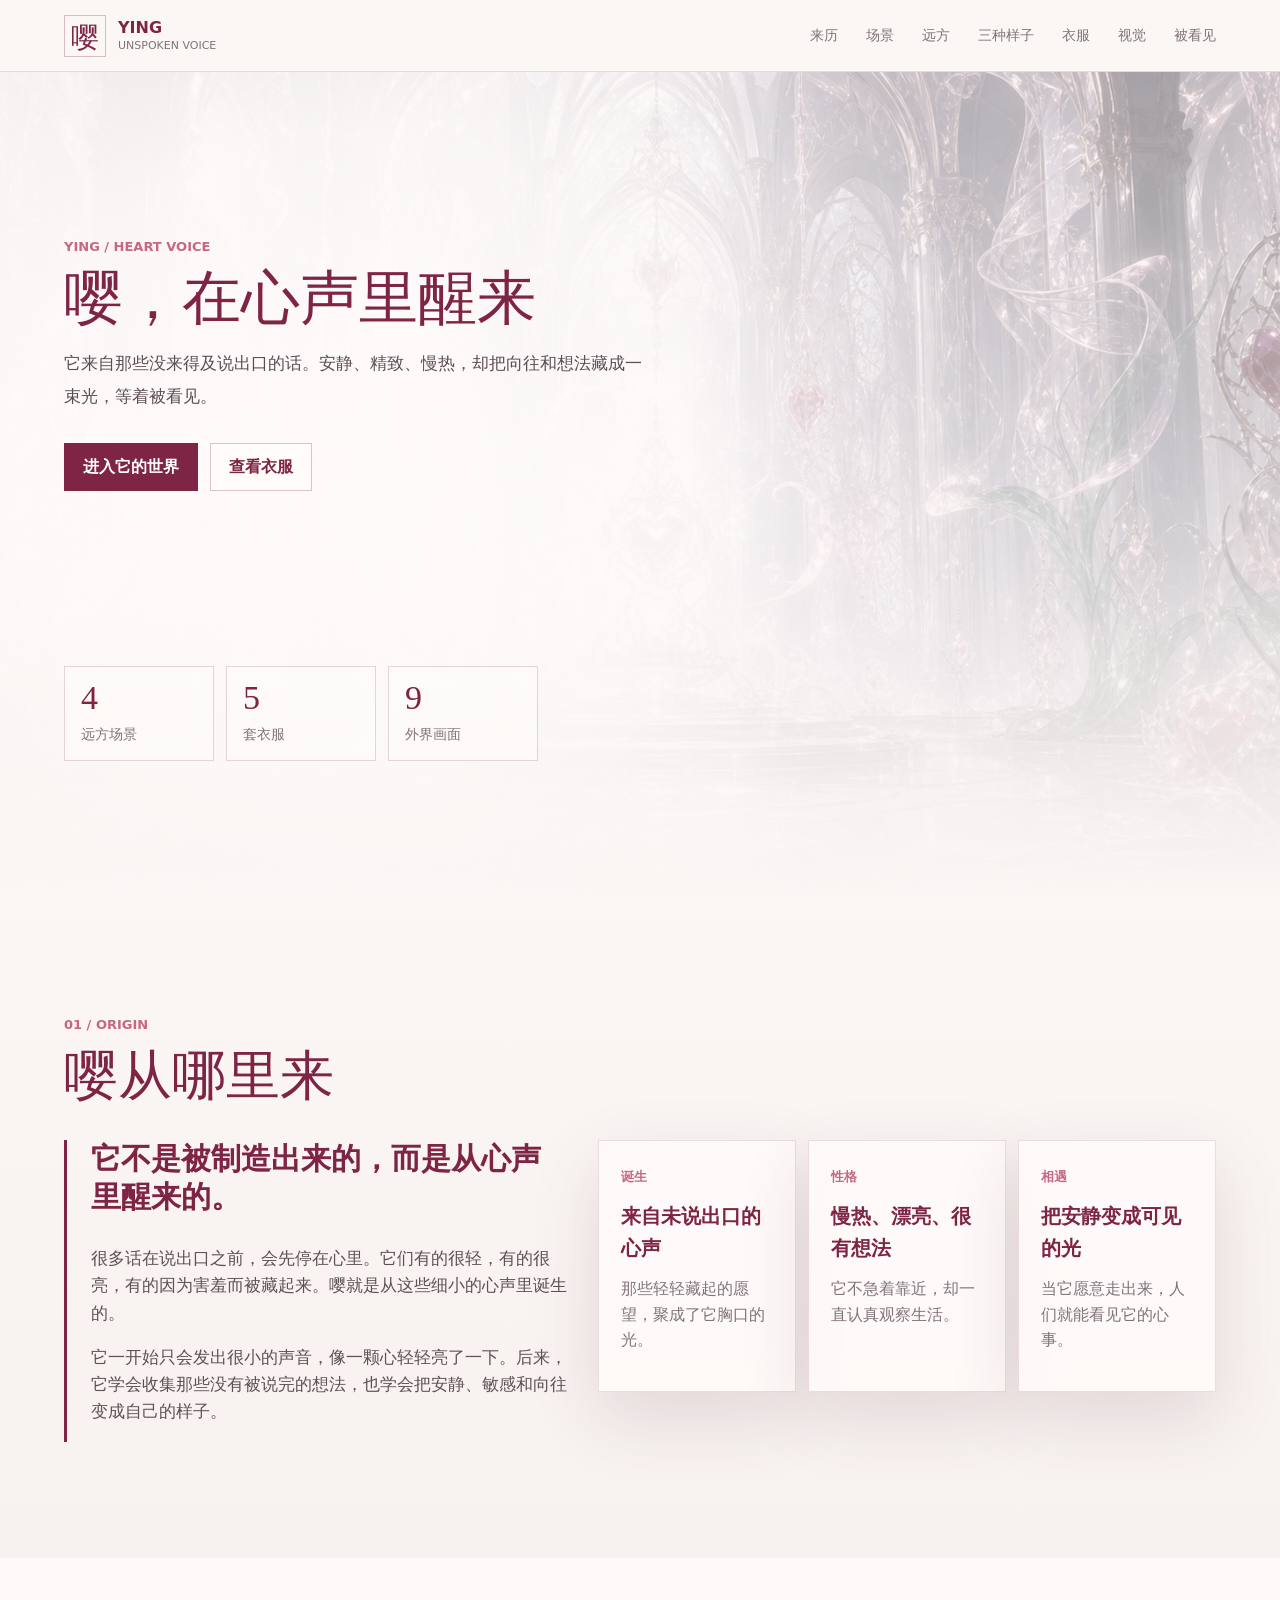
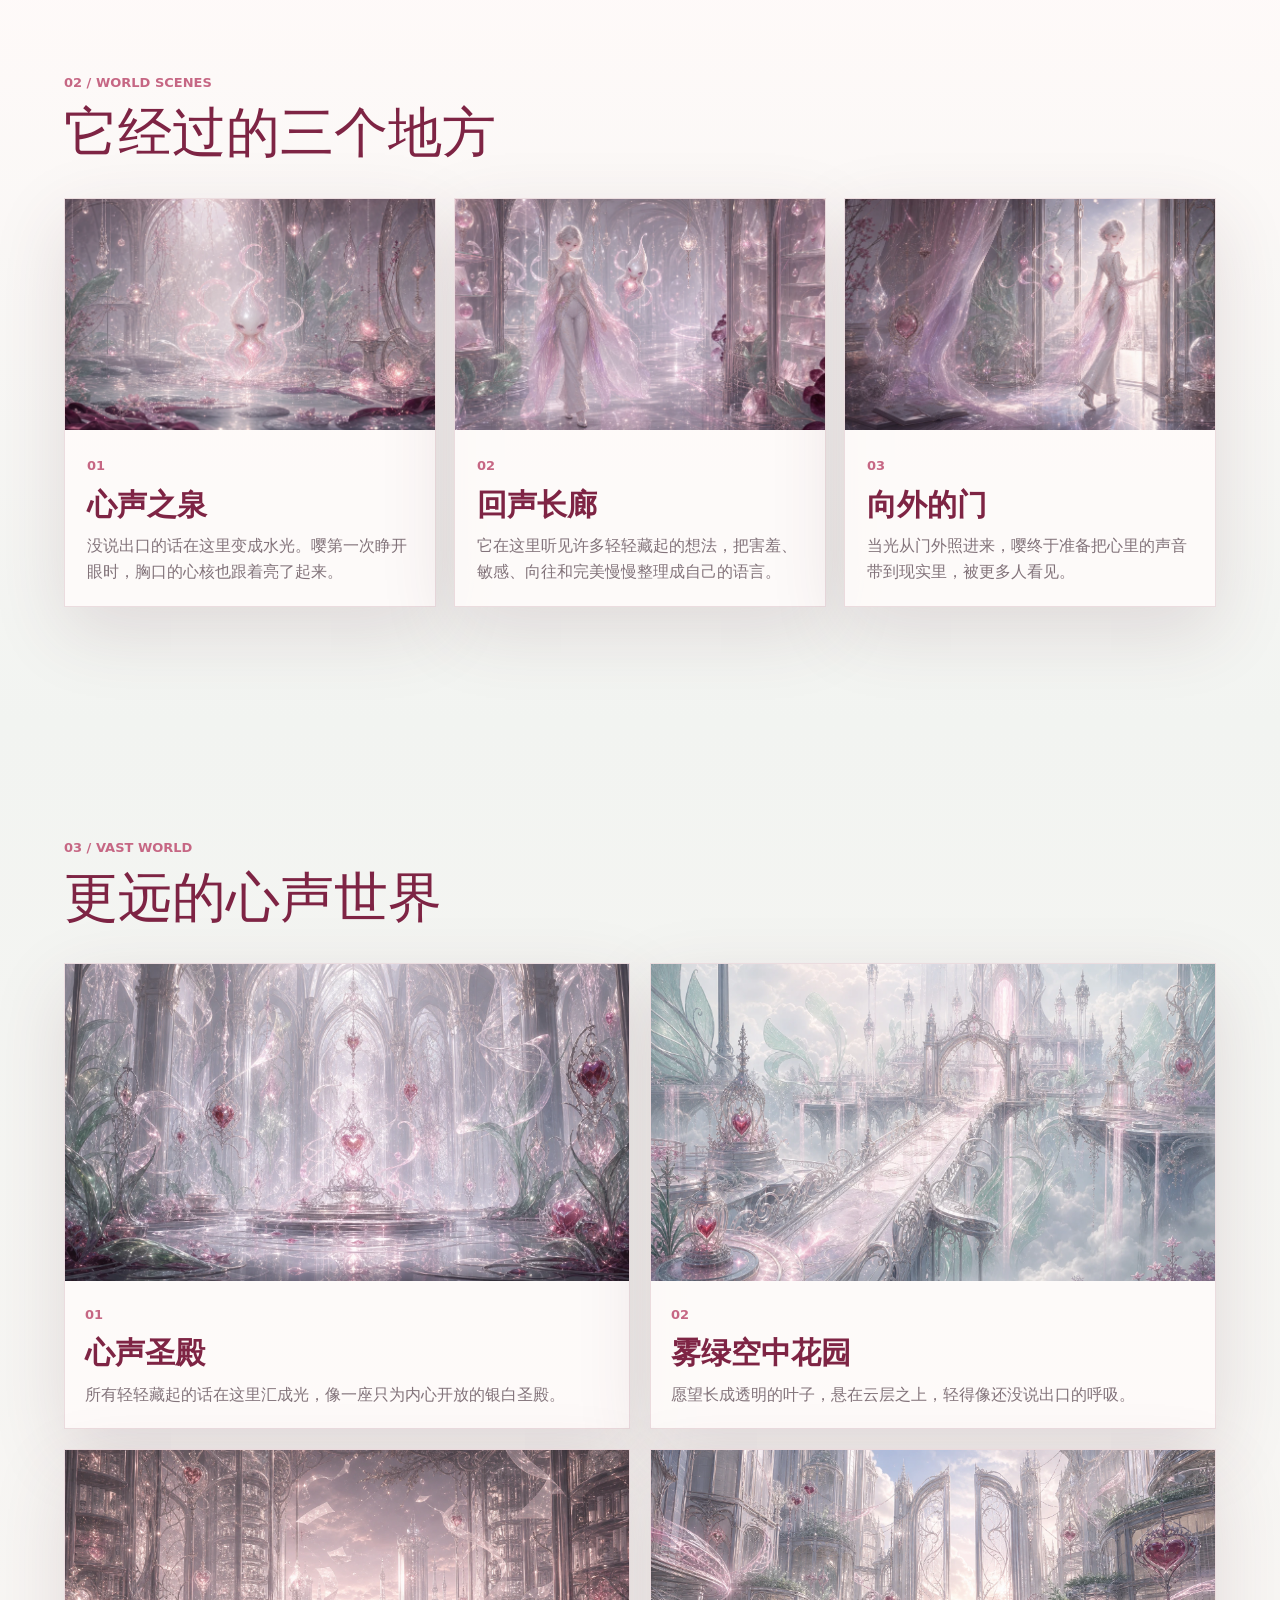
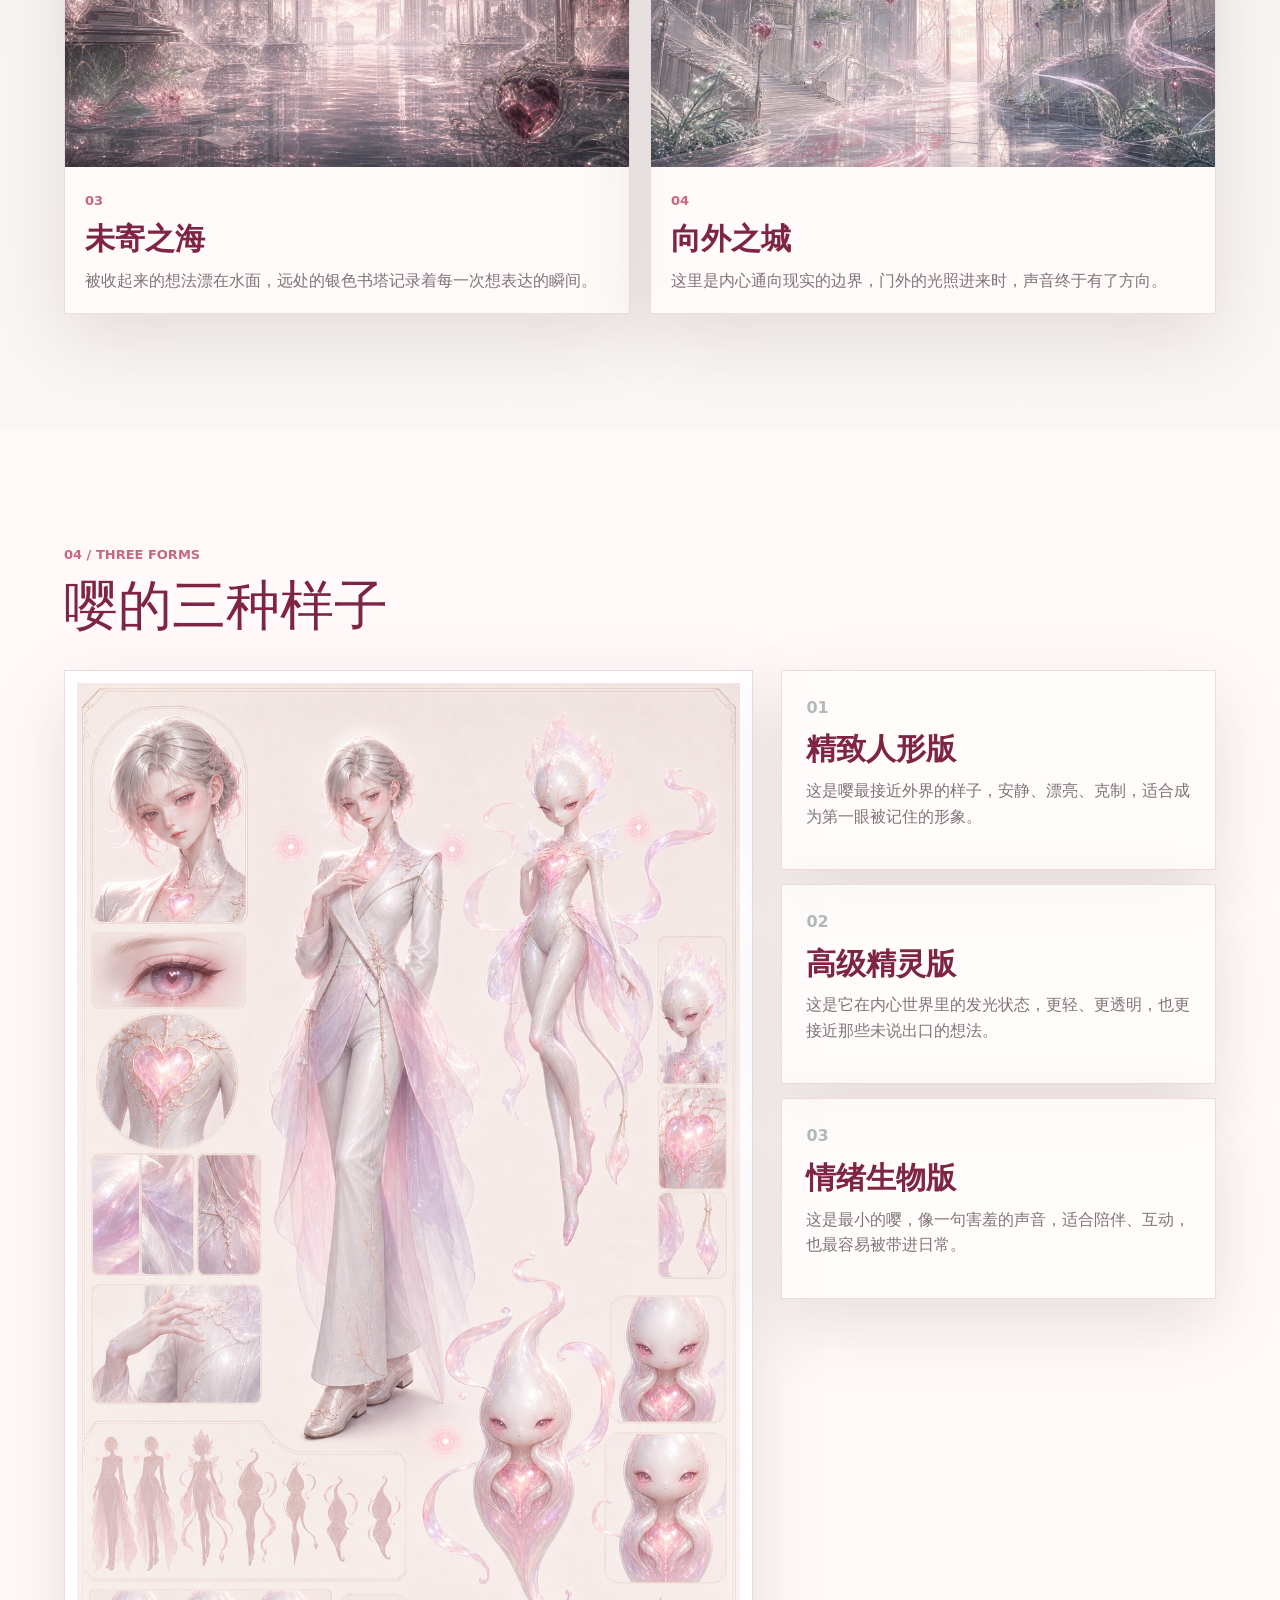
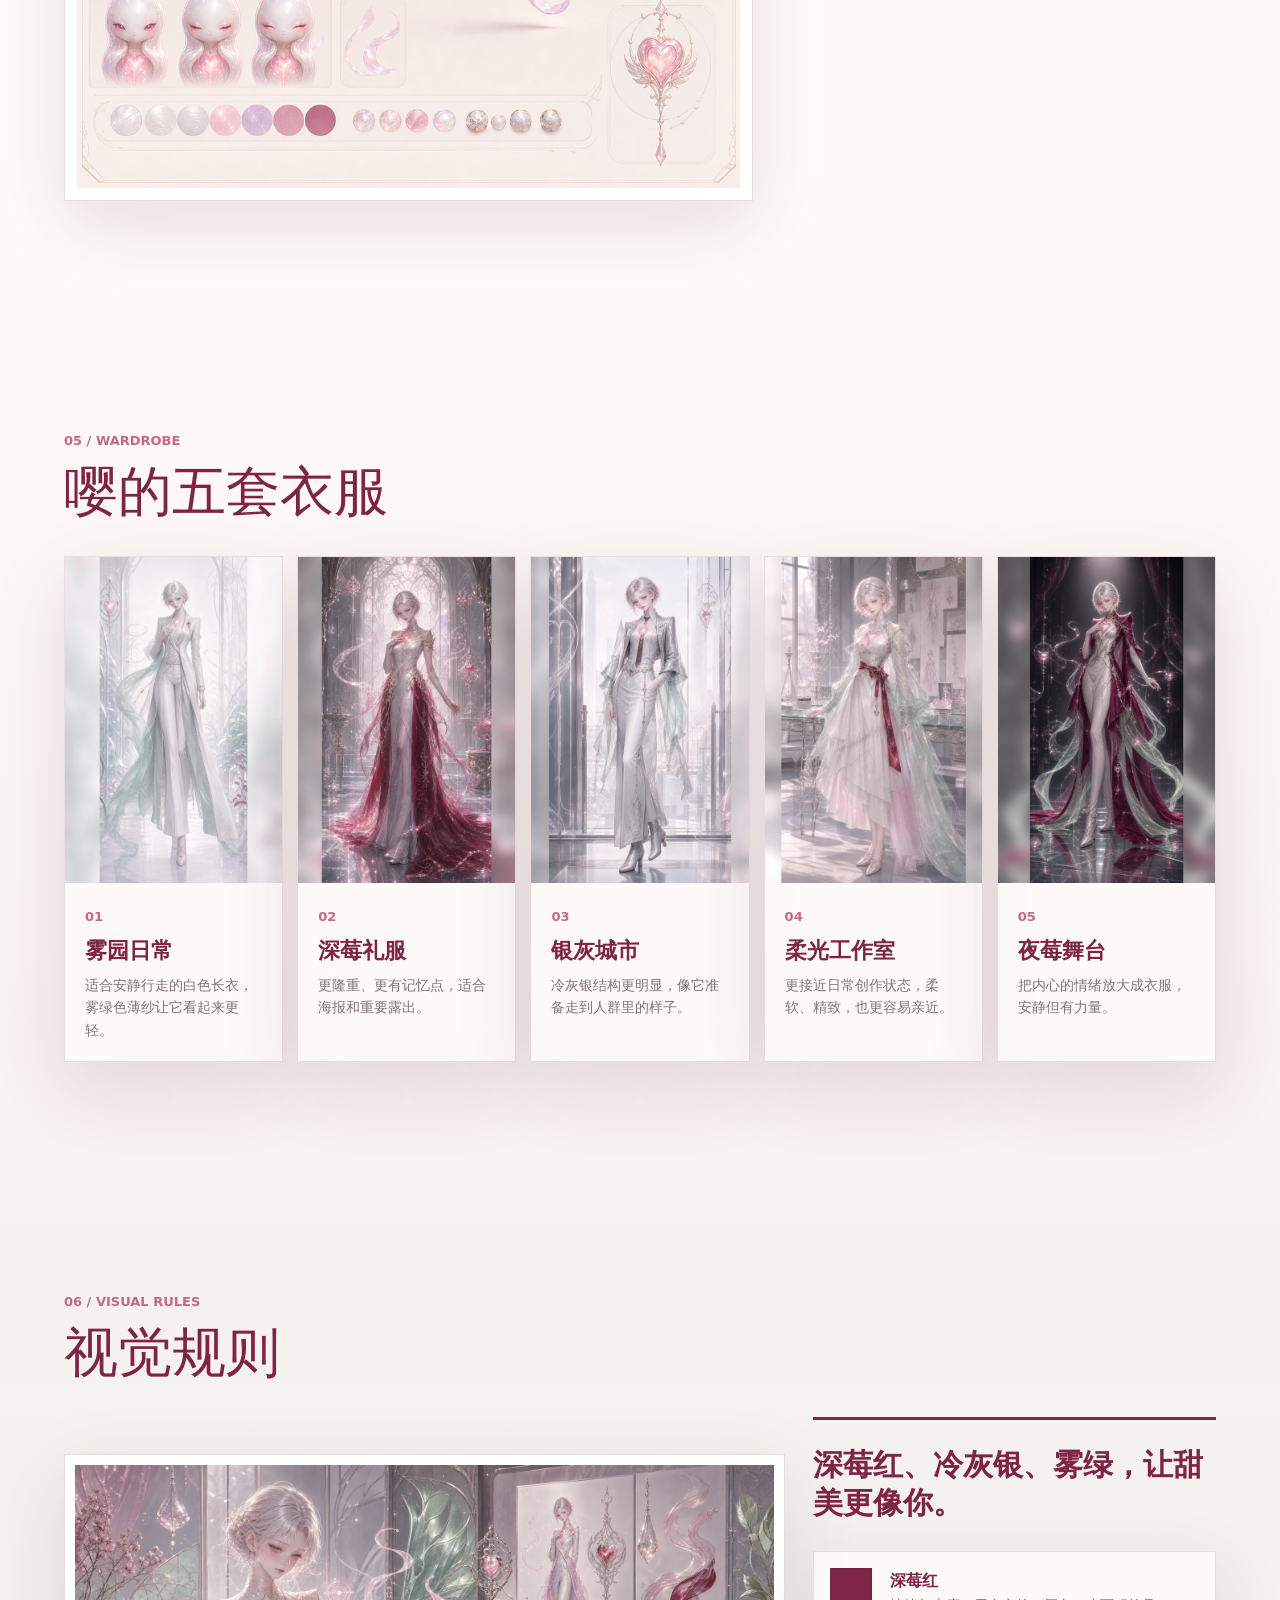
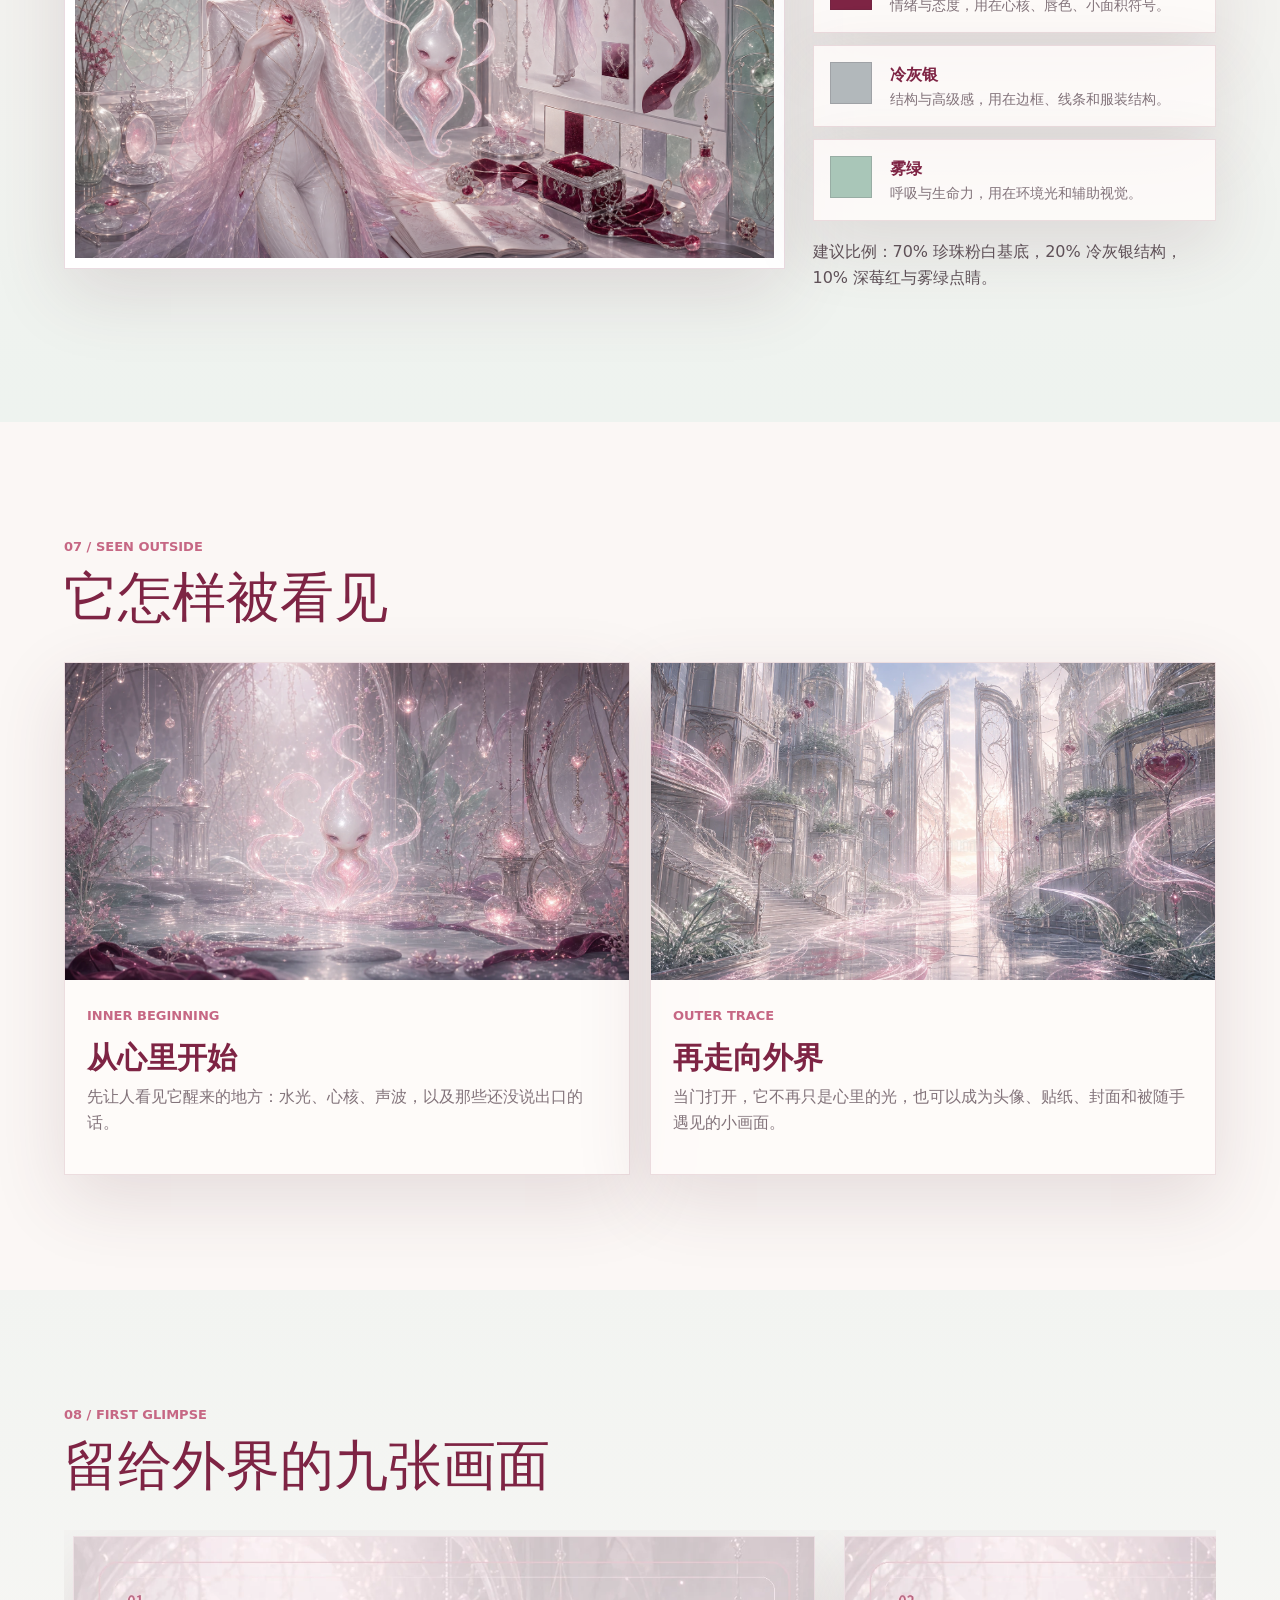
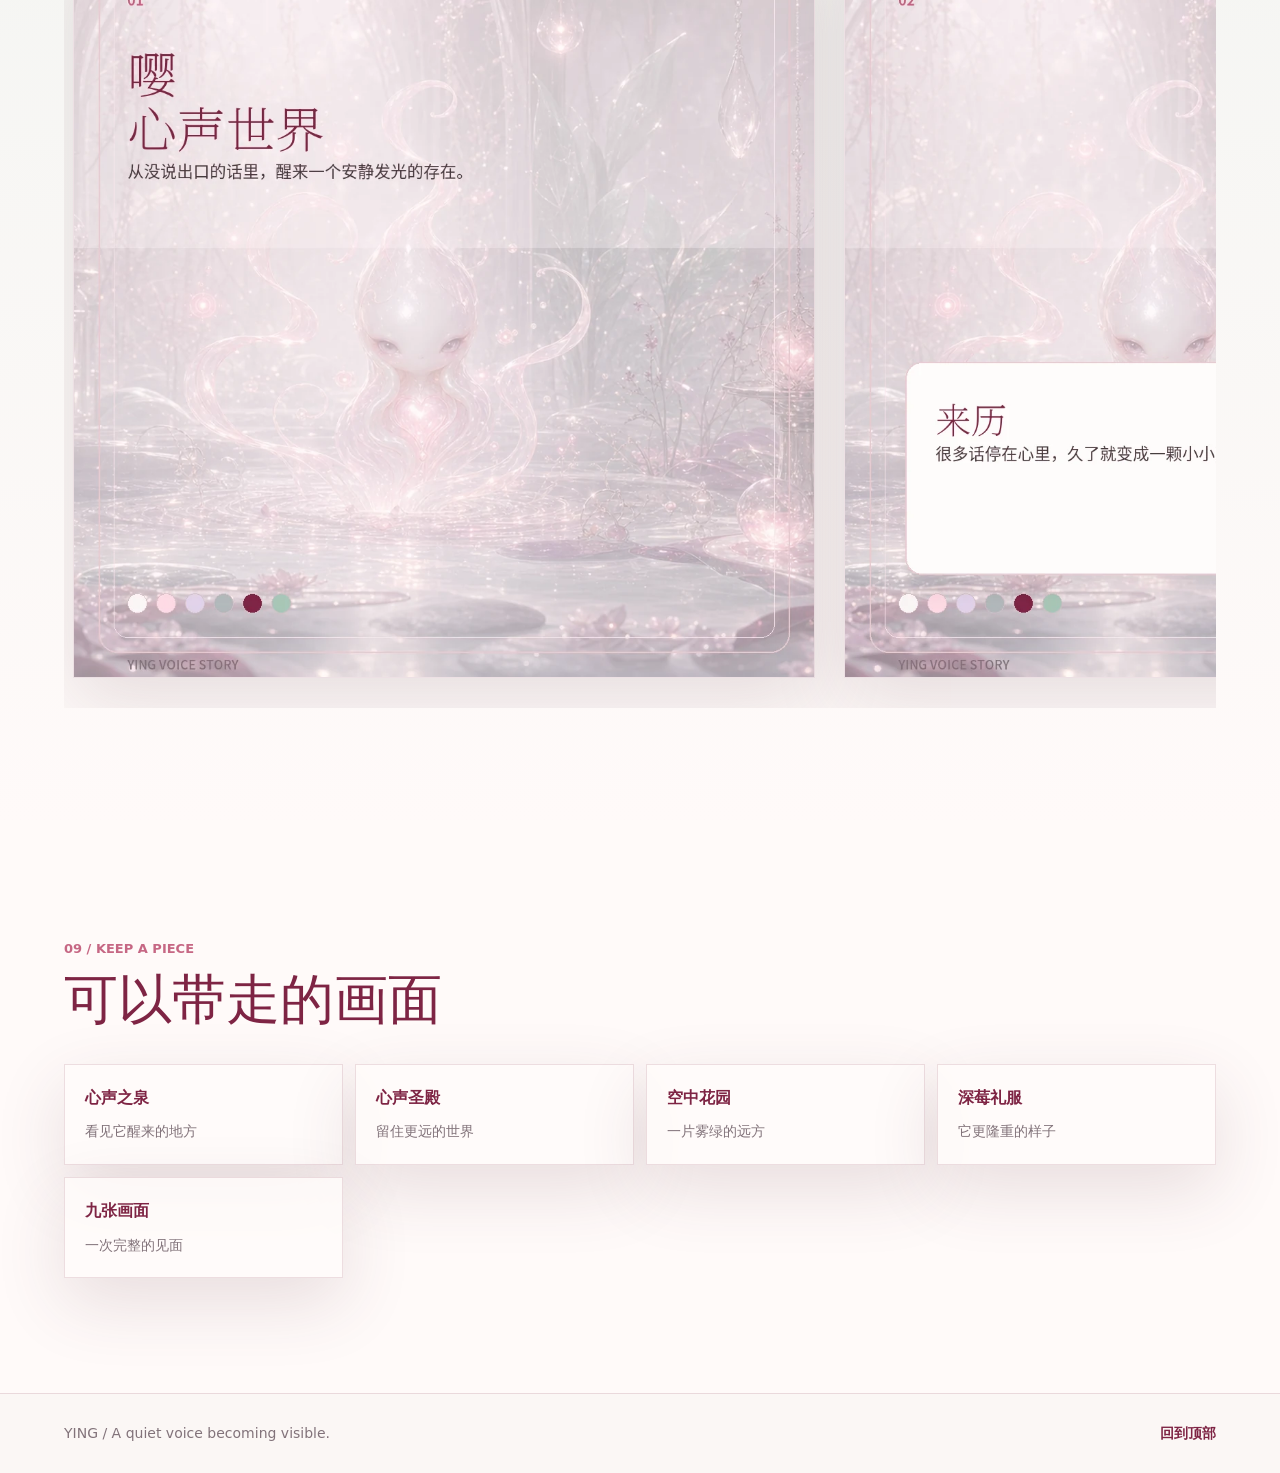
==== index.html @ f043d2ac "Make outer gallery a large swipe slider" ====
﻿<!doctype html>
<html lang="zh-CN">
  <head>
    <meta charset="utf-8" />
    <meta name="viewport" content="width=device-width, initial-scale=1" />
    <title>嘤 | 心声世界</title>
    <meta
      name="description"
      content="嘤从没说出口的心声里醒来，带着甜美、精致、怪可爱的气质，慢慢走向外界。"
    />
    <link rel="stylesheet" href="./styles.css" />
  </head>
  <body>
    <header class="site-header" aria-label="页面导航">
      <a class="brand" href="#top" aria-label="返回顶部">
        <span class="brand-mark">嘤</span>
        <span>
          <strong>YING</strong>
          <small>UNSPOKEN VOICE</small>
        </span>
      </a>
      <nav class="nav-links" aria-label="页面章节">
        <a href="#concept">来历</a>
        <a href="#world">场景</a>
        <a href="#grand">远方</a>
        <a href="#forms">三种样子</a>
        <a href="#outfits">衣服</a>
        <a href="#visual">视觉</a>
        <a href="#web">被看见</a>
      </nav>
    </header>

    <main id="top">
      <section class="hero section-band">
        <div class="hero-media" aria-hidden="true">
          <img src="./assets/grand_scenes/grand_scene_01_cathedral_v1.webp" alt="" />
        </div>
        <div class="hero-content">
          <p class="eyebrow">YING / HEART VOICE</p>
          <h1>嘤，在心声里醒来</h1>
          <p class="hero-copy">
            它来自那些没来得及说出口的话。安静、精致、慢热，却把向往和想法藏成一束光，等着被看见。
          </p>
          <div class="hero-actions">
            <a class="button primary" href="#world">进入它的世界</a>
            <a class="button secondary" href="#outfits">查看衣服</a>
          </div>
        </div>
        <div class="hero-stats" aria-label="页面摘要">
          <div>
            <span>4</span>
            <p>远方场景</p>
          </div>
          <div>
            <span>5</span>
            <p>套衣服</p>
          </div>
          <div>
            <span>9</span>
            <p>外界画面</p>
          </div>
        </div>
      </section>

      <section id="concept" class="section-band intro-section">
        <div class="section-heading">
          <p class="eyebrow">01 / ORIGIN</p>
          <h2>嘤从哪里来</h2>
        </div>
        <div class="split-grid">
          <div class="copy-block">
            <h3>它不是被制造出来的，而是从心声里醒来的。</h3>
            <p>
              很多话在说出口之前，会先停在心里。它们有的很轻，有的很亮，有的因为害羞而被藏起来。嘤就是从这些细小的心声里诞生的。
            </p>
            <p>
              它一开始只会发出很小的声音，像一颗心轻轻亮了一下。后来，它学会收集那些没有被说完的想法，也学会把安静、敏感和向往变成自己的样子。
            </p>
          </div>
          <div class="principle-grid">
            <article>
              <span>诞生</span>
              <strong>来自未说出口的心声</strong>
              <p>那些轻轻藏起的愿望，聚成了它胸口的光。</p>
            </article>
            <article>
              <span>性格</span>
              <strong>慢热、漂亮、很有想法</strong>
              <p>它不急着靠近，却一直认真观察生活。</p>
            </article>
            <article>
              <span>相遇</span>
              <strong>把安静变成可见的光</strong>
              <p>当它愿意走出来，人们就能看见它的心事。</p>
            </article>
          </div>
        </div>
      </section>

      <section id="world" class="section-band world-section">
        <div class="section-heading">
          <p class="eyebrow">02 / WORLD SCENES</p>
          <h2>它经过的三个地方</h2>
        </div>
        <div class="world-grid">
          <article>
            <img src="./assets/world_scenes/ying_world_origin_v1.webp" alt="嘤在心声之泉中诞生" />
            <div>
              <span>01</span>
              <h3>心声之泉</h3>
              <p>没说出口的话在这里变成水光。嘤第一次睁开眼时，胸口的心核也跟着亮了起来。</p>
            </div>
          </article>
          <article>
            <img src="./assets/world_scenes/ying_world_corridor_v1.webp" alt="嘤穿过收藏心声的回廊" />
            <div>
              <span>02</span>
              <h3>回声长廊</h3>
              <p>它在这里听见许多轻轻藏起的想法，把害羞、敏感、向往和完美慢慢整理成自己的语言。</p>
            </div>
          </article>
          <article>
            <img src="./assets/world_scenes/ying_world_threshold_v1.webp" alt="嘤站在通往外界的门边" />
            <div>
              <span>03</span>
              <h3>向外的门</h3>
              <p>当光从门外照进来，嘤终于准备把心里的声音带到现实里，被更多人看见。</p>
            </div>
          </article>
        </div>
      </section>

      <section id="grand" class="section-band grand-section">
        <div class="section-heading">
          <p class="eyebrow">03 / VAST WORLD</p>
          <h2>更远的心声世界</h2>
        </div>
        <div class="grand-grid">
          <article>
            <img src="./assets/grand_scenes/grand_scene_01_cathedral_v1.webp" alt="心声圣殿的宏伟纯场景" />
            <div>
              <span>01</span>
              <h3>心声圣殿</h3>
              <p>所有轻轻藏起的话在这里汇成光，像一座只为内心开放的银白圣殿。</p>
            </div>
          </article>
          <article>
            <img src="./assets/grand_scenes/grand_scene_02_hanging_garden_v1.webp" alt="雾绿空中花园的宏伟纯场景" />
            <div>
              <span>02</span>
              <h3>雾绿空中花园</h3>
              <p>愿望长成透明的叶子，悬在云层之上，轻得像还没说出口的呼吸。</p>
            </div>
          </article>
          <article>
            <img src="./assets/grand_scenes/grand_scene_03_sea_archive_v1.webp" alt="未寄之海的宏伟纯场景" />
            <div>
              <span>03</span>
              <h3>未寄之海</h3>
              <p>被收起来的想法漂在水面，远处的银色书塔记录着每一次想表达的瞬间。</p>
            </div>
          </article>
          <article>
            <img src="./assets/grand_scenes/grand_scene_04_threshold_city_v1.webp" alt="向外之城的宏伟纯场景" />
            <div>
              <span>04</span>
              <h3>向外之城</h3>
              <p>这里是内心通向现实的边界，门外的光照进来时，声音终于有了方向。</p>
            </div>
          </article>
        </div>
      </section>

      <section id="forms" class="section-band forms-section">
        <div class="section-heading">
          <p class="eyebrow">04 / THREE FORMS</p>
          <h2>嘤的三种样子</h2>
        </div>
        <div class="showcase-grid">
          <figure class="showcase-image">
            <img src="./assets/ying_ip_portfolio_design_board_v1.png" alt="嘤的三种样子设定板" />
          </figure>
          <div class="form-list">
            <article>
              <span>01</span>
              <h3>精致人形版</h3>
              <p>这是嘤最接近外界的样子，安静、漂亮、克制，适合成为第一眼被记住的形象。</p>
            </article>
            <article>
              <span>02</span>
              <h3>高级精灵版</h3>
              <p>这是它在内心世界里的发光状态，更轻、更透明，也更接近那些未说出口的想法。</p>
            </article>
            <article>
              <span>03</span>
              <h3>情绪生物版</h3>
              <p>这是最小的嘤，像一句害羞的声音，适合陪伴、互动，也最容易被带进日常。</p>
            </article>
          </div>
        </div>
      </section>

      <section id="outfits" class="section-band outfit-section">
        <div class="section-heading">
          <p class="eyebrow">05 / WARDROBE</p>
          <h2>嘤的五套衣服</h2>
        </div>
        <div class="outfit-grid">
          <article>
            <img src="./assets/outfits/outfit_01_mist_garden_daily_v1.webp" alt="嘤的雾园日常衣服" />
            <div>
              <span>01</span>
              <h3>雾园日常</h3>
              <p>适合安静行走的白色长衣，雾绿色薄纱让它看起来更轻。</p>
            </div>
          </article>
          <article>
            <img src="./assets/outfits/outfit_02_berry_ceremony_v1.webp" alt="嘤的深莓礼服衣服" />
            <div>
              <span>02</span>
              <h3>深莓礼服</h3>
              <p>更隆重、更有记忆点，适合海报和重要露出。</p>
            </div>
          </article>
          <article>
            <img src="./assets/outfits/outfit_03_silver_urban_v1.webp" alt="嘤的银灰城市衣服" />
            <div>
              <span>03</span>
              <h3>银灰城市</h3>
              <p>冷灰银结构更明显，像它准备走到人群里的样子。</p>
            </div>
          </article>
          <article>
            <img src="./assets/outfits/outfit_04_soft_studio_v1.webp" alt="嘤的柔光工作室衣服" />
            <div>
              <span>04</span>
              <h3>柔光工作室</h3>
              <p>更接近日常创作状态，柔软、精致，也更容易亲近。</p>
            </div>
          </article>
          <article>
            <img src="./assets/outfits/outfit_05_midnight_performance_v1.webp" alt="嘤的夜莓舞台衣服" />
            <div>
              <span>05</span>
              <h3>夜莓舞台</h3>
              <p>把内心的情绪放大成衣服，安静但有力量。</p>
            </div>
          </article>
        </div>
      </section>

      <section id="visual" class="section-band visual-section">
        <div class="section-heading">
          <p class="eyebrow">06 / VISUAL RULES</p>
          <h2>视觉规则</h2>
        </div>
        <div class="visual-layout">
          <figure>
            <img src="./assets/ying_ip_visual_system_raw_v1.png" alt="嘤的视觉氛围图" />
          </figure>
          <div class="palette-panel">
            <h3>深莓红、冷灰银、雾绿，让甜美更像你。</h3>
            <div class="palette-list">
              <div style="--swatch: #7e2444">
                <span></span>
                <strong>深莓红</strong>
                <p>情绪与态度，用在心核、唇色、小面积符号。</p>
              </div>
              <div style="--swatch: #b2b8bb">
                <span></span>
                <strong>冷灰银</strong>
                <p>结构与高级感，用在边框、线条和服装结构。</p>
              </div>
              <div style="--swatch: #a9c6b8">
                <span></span>
                <strong>雾绿</strong>
                <p>呼吸与生命力，用在环境光和辅助视觉。</p>
              </div>
            </div>
            <p class="ratio-note">建议比例：70% 珍珠粉白基底，20% 冷灰银结构，10% 深莓红与雾绿点睛。</p>
          </div>
        </div>
      </section>

      <section id="web" class="section-band web-section">
        <div class="section-heading">
          <p class="eyebrow">07 / SEEN OUTSIDE</p>
          <h2>它怎样被看见</h2>
        </div>
        <div class="web-image-grid">
          <article>
            <img src="./assets/world_scenes/ying_world_origin_v1.webp" alt="嘤在心声之泉中醒来" />
            <div>
              <span>INNER BEGINNING</span>
              <h3>从心里开始</h3>
              <p>先让人看见它醒来的地方：水光、心核、声波，以及那些还没说出口的话。</p>
            </div>
          </article>
          <article>
            <img src="./assets/grand_scenes/grand_scene_04_threshold_city_v1.webp" alt="嘤的世界通向外界" />
            <div>
              <span>OUTER TRACE</span>
              <h3>再走向外界</h3>
              <p>当门打开，它不再只是心里的光，也可以成为头像、贴纸、封面和被随手遇见的小画面。</p>
            </div>
          </article>
        </div>
      </section>

      <section id="social" class="section-band social-section">
        <div class="section-heading">
          <p class="eyebrow">08 / FIRST GLIMPSE</p>
          <h2>留给外界的九张画面</h2>
        </div>
        <div class="post-slider">
          <div class="post-grid slider-track" aria-label="九张外界画面" tabindex="0">
            <article class="post-card social-card-img">
              <img src="./assets/social_cards/ying_ip_social_01.webp" alt="嘤留给外界的画面 01" />
            </article>
            <article class="post-card social-card-img">
              <img src="./assets/social_cards/ying_ip_social_02.webp" alt="嘤留给外界的画面 02" />
            </article>
            <article class="post-card social-card-img">
              <img src="./assets/social_cards/ying_ip_social_03.webp" alt="嘤留给外界的画面 03" />
            </article>
            <article class="post-card social-card-img">
              <img src="./assets/social_cards/ying_ip_social_04.webp" alt="嘤留给外界的画面 04" />
            </article>
            <article class="post-card social-card-img">
              <img src="./assets/social_cards/ying_ip_social_05.webp" alt="嘤留给外界的画面 05" />
            </article>
            <article class="post-card social-card-img">
              <img src="./assets/social_cards/ying_ip_social_06.webp" alt="嘤留给外界的画面 06" />
            </article>
            <article class="post-card social-card-img">
              <img src="./assets/social_cards/ying_ip_social_07.webp" alt="嘤留给外界的画面 07" />
            </article>
            <article class="post-card social-card-img">
              <img src="./assets/social_cards/ying_ip_social_08.webp" alt="嘤留给外界的画面 08" />
            </article>
            <article class="post-card social-card-img">
              <img src="./assets/social_cards/ying_ip_social_09.webp" alt="嘤留给外界的画面 09" />
            </article>
          </div>
        </div>
      </section>

      <section class="section-band download-section">
        <div class="section-heading">
          <p class="eyebrow">09 / KEEP A PIECE</p>
          <h2>可以带走的画面</h2>
        </div>
        <div class="download-grid">
          <a href="./assets/world_scenes/ying_world_origin_v1.webp" download>
            <strong>心声之泉</strong>
            <span>看见它醒来的地方</span>
          </a>
          <a href="./assets/grand_scenes/grand_scene_01_cathedral_v1.webp" download>
            <strong>心声圣殿</strong>
            <span>留住更远的世界</span>
          </a>
          <a href="./assets/grand_scenes/grand_scene_02_hanging_garden_v1.webp" download>
            <strong>空中花园</strong>
            <span>一片雾绿的远方</span>
          </a>
          <a href="./assets/outfits/outfit_02_berry_ceremony_v1.webp" download>
            <strong>深莓礼服</strong>
            <span>它更隆重的样子</span>
          </a>
          <a href="./assets/social_cards/ying_ip_social_contact_sheet.png" download>
            <strong>九张画面</strong>
            <span>一次完整的见面</span>
          </a>
        </div>
      </section>
    </main>

    <footer class="site-footer">
      <p>YING / A quiet voice becoming visible.</p>
      <a href="#top">回到顶部</a>
    </footer>

    <script src="./scripts.js"></script>
  </body>
</html>
---- styles.css ----
:root {
  color-scheme: light;
  --bg: #fbf7f5;
  --bg-soft: #fffaf9;
  --ink: #49373f;
  --muted: #82737a;
  --line: #ead2d8;
  --blush: #ffd9e5;
  --rose: #c66784;
  --berry: #7e2444;
  --silver: #b2b8bb;
  --mist: #a9c6b8;
  --lavender: #e4d5ec;
  --panel: rgba(255, 252, 251, 0.84);
  --shadow: 0 24px 70px rgba(92, 52, 67, 0.14);
}

* {
  box-sizing: border-box;
}

html {
  scroll-behavior: smooth;
}

body {
  margin: 0;
  background: var(--bg);
  color: var(--ink);
  font-family: "Noto Sans SC", "Microsoft YaHei", "PingFang SC", system-ui, sans-serif;
  line-height: 1.6;
  overflow-x: hidden;
}

img {
  display: block;
  max-width: 100%;
}

a {
  color: inherit;
  text-decoration: none;
}

.site-header {
  position: sticky;
  top: 0;
  z-index: 20;
  display: flex;
  align-items: center;
  justify-content: space-between;
  min-height: 72px;
  padding: 14px clamp(20px, 5vw, 72px);
  border-bottom: 1px solid rgba(126, 36, 68, 0.14);
  background: rgba(251, 247, 245, 0.82);
  backdrop-filter: blur(18px);
}

.brand {
  display: inline-flex;
  align-items: center;
  gap: 12px;
}

.brand-mark {
  display: grid;
  place-items: center;
  width: 42px;
  height: 42px;
  border: 1px solid rgba(126, 36, 68, 0.28);
  color: var(--berry);
  font-family: "Noto Serif SC", serif;
  font-size: 28px;
}

.brand strong,
.brand small {
  display: block;
  line-height: 1.1;
}

.brand strong {
  color: var(--berry);
  letter-spacing: 0;
}

.brand small {
  margin-top: 4px;
  color: var(--muted);
  font-size: 11px;
}

.nav-links {
  display: flex;
  align-items: center;
  gap: clamp(12px, 2.2vw, 28px);
  color: var(--muted);
  font-size: 14px;
}

.nav-links a {
  padding: 8px 0;
}

.nav-links a:hover {
  color: var(--berry);
}

.section-band {
  position: relative;
  padding: clamp(72px, 9vw, 132px) clamp(20px, 5vw, 72px);
  scroll-margin-top: 86px;
}

.section-heading {
  width: min(1180px, 100%);
  margin: 0 auto 34px;
}

.eyebrow {
  margin: 0 0 10px;
  color: var(--rose);
  font-size: 13px;
  font-weight: 800;
  letter-spacing: 0;
  text-transform: uppercase;
}

h1,
h2,
h3,
p {
  margin-top: 0;
}

h1,
h2 {
  font-family: "Noto Serif SC", "Songti SC", serif;
  font-weight: 500;
  letter-spacing: 0;
}

h1 {
  max-width: 980px;
  margin-bottom: 22px;
  color: var(--berry);
  font-size: clamp(42px, 6vw, 84px);
  line-height: 1.08;
  overflow-wrap: anywhere;
}

h2 {
  margin-bottom: 0;
  color: var(--berry);
  font-size: clamp(34px, 4.2vw, 58px);
  line-height: 1.12;
}

h3 {
  color: var(--berry);
  font-size: clamp(22px, 2.4vw, 30px);
  line-height: 1.25;
}

.hero {
  min-height: calc(100vh - 72px);
  display: grid;
  align-items: center;
  overflow: hidden;
  padding-top: clamp(92px, 9vw, 132px);
  padding-bottom: clamp(58px, 7vw, 96px);
}

.hero::after {
  content: "";
  position: absolute;
  inset: auto 0 0;
  height: 42%;
  background: linear-gradient(0deg, var(--bg) 0%, rgba(251, 247, 245, 0) 100%);
  pointer-events: none;
}

.hero-media {
  position: absolute;
  inset: 0;
}

.hero-media img {
  width: 100%;
  height: 100%;
  object-fit: cover;
  object-position: center center;
  filter: saturate(0.92) contrast(0.96);
}

.hero-media::after {
  content: "";
  position: absolute;
  inset: 0;
  background:
    radial-gradient(circle at 28% 48%, rgba(255, 252, 251, 0.94) 0%, rgba(255, 252, 251, 0.76) 33%, rgba(255, 252, 251, 0) 62%),
    linear-gradient(90deg, rgba(251, 247, 245, 0.9) 0%, rgba(251, 247, 245, 0.68) 36%, rgba(251, 247, 245, 0.22) 64%, rgba(251, 247, 245, 0.38) 100%),
    linear-gradient(180deg, rgba(251, 247, 245, 0.12) 0%, rgba(251, 247, 245, 0.74) 100%);
}

.hero-content,
.hero-stats {
  position: relative;
  z-index: 1;
}

.hero-content {
  width: min(900px, 100%);
}

.hero h1 {
  max-width: 900px;
  margin-bottom: 18px;
  font-size: clamp(44px, 4.6vw, 72px);
  line-height: 1.05;
  white-space: nowrap;
}

.hero-copy {
  max-width: 590px;
  margin-bottom: 30px;
  color: #5c4d54;
  font-size: clamp(16px, 1.35vw, 19px);
  line-height: 1.9;
}

.hero-actions {
  display: flex;
  flex-wrap: wrap;
  gap: 12px;
}

.button,
.copy-button {
  display: inline-flex;
  min-height: 44px;
  align-items: center;
  justify-content: center;
  border: 1px solid transparent;
  padding: 10px 18px;
  font: inherit;
  font-weight: 700;
  cursor: pointer;
  transition: transform 0.2s ease, border-color 0.2s ease, background 0.2s ease;
}

.button:hover,
.copy-button:hover {
  transform: translateY(-1px);
}

.button.primary,
.copy-button {
  background: var(--berry);
  color: #fff;
}

.button.secondary {
  border-color: rgba(126, 36, 68, 0.26);
  background: rgba(255, 252, 251, 0.68);
  color: var(--berry);
}

.hero-stats {
  display: grid;
  grid-template-columns: repeat(3, minmax(0, 150px));
  gap: 12px;
  width: min(510px, 100%);
  margin-top: clamp(52px, 6vw, 88px);
}

.hero-stats div {
  border: 1px solid rgba(126, 36, 68, 0.18);
  background: rgba(255, 252, 251, 0.48);
  padding: 14px 16px;
  backdrop-filter: blur(10px);
}

.hero-stats span {
  display: block;
  color: var(--berry);
  font-family: "Noto Serif SC", serif;
  font-size: 34px;
  line-height: 1;
}

.hero-stats p {
  margin: 8px 0 0;
  color: var(--muted);
  font-size: 14px;
}

.intro-section {
  background: linear-gradient(180deg, var(--bg) 0%, #f7f1ef 100%);
}

.split-grid,
.showcase-grid,
.visual-layout {
  display: grid;
  width: min(1180px, 100%);
  margin: 0 auto;
  gap: 28px;
}

.split-grid {
  grid-template-columns: minmax(0, 0.9fr) minmax(360px, 1.1fr);
  align-items: start;
}

.copy-block {
  border-left: 3px solid var(--berry);
  padding-left: 24px;
}

.copy-block p {
  color: #5e5057;
  font-size: 17px;
}

.principle-grid {
  display: grid;
  grid-template-columns: repeat(3, minmax(0, 1fr));
  gap: 12px;
}

.principle-grid article,
.form-list article,
.copy-card,
.post-card,
.download-grid a,
.palette-list > div,
.web-image-grid article {
  border: 1px solid rgba(126, 36, 68, 0.14);
  background: var(--panel);
  box-shadow: var(--shadow);
}

.principle-grid article {
  min-height: 228px;
  padding: 22px;
}

.principle-grid span,
.web-image-grid span,
.copy-card span {
  display: inline-block;
  margin-bottom: 12px;
  color: var(--rose);
  font-size: 13px;
  font-weight: 800;
  letter-spacing: 0;
}

.principle-grid strong {
  display: block;
  margin-bottom: 12px;
  color: var(--berry);
  font-size: 20px;
}

.principle-grid p,
.form-list p,
.palette-list p,
.web-image-grid p,
.post-card p,
.copy-card p,
.download-grid span {
  color: var(--muted);
}

.forms-section {
  background: #fffaf9;
}

.outfit-section {
  background: linear-gradient(180deg, #fffaf9 0%, #f7f1ef 100%);
}

.world-section {
  background: linear-gradient(180deg, #fffaf9 0%, #f2f4f1 100%);
}

.world-grid {
  display: grid;
  width: min(1180px, 100%);
  margin: 0 auto;
  grid-template-columns: repeat(3, minmax(0, 1fr));
  gap: 18px;
}

.world-grid article {
  overflow: hidden;
  border: 1px solid rgba(126, 36, 68, 0.14);
  background: var(--panel);
  box-shadow: var(--shadow);
}

.world-grid img {
  width: 100%;
  aspect-ratio: 16 / 10;
  object-fit: cover;
}

.world-grid div {
  padding: 22px;
}

.world-grid span {
  color: var(--rose);
  font-size: 13px;
  font-weight: 900;
}

.world-grid h3 {
  margin: 8px 0 10px;
}

.world-grid p {
  margin: 0;
  color: var(--muted);
}

.grand-section {
  background: linear-gradient(180deg, #f2f4f1 0%, #fbf7f5 100%);
}

.grand-grid {
  display: grid;
  width: min(1180px, 100%);
  margin: 0 auto;
  grid-template-columns: repeat(2, minmax(0, 1fr));
  gap: 20px;
}

.outfit-grid {
  display: grid;
  width: min(1180px, 100%);
  margin: 0 auto;
  grid-template-columns: repeat(5, minmax(0, 1fr));
  gap: 14px;
}

.grand-grid article,
.outfit-grid article {
  overflow: hidden;
  border: 1px solid rgba(126, 36, 68, 0.14);
  background: var(--panel);
  box-shadow: var(--shadow);
}

.grand-grid img {
  width: 100%;
  aspect-ratio: 16 / 9;
  object-fit: cover;
}

.outfit-grid img {
  width: 100%;
  aspect-ratio: 2 / 3;
  object-fit: cover;
  object-position: center top;
}

.grand-grid div,
.outfit-grid div {
  padding: 20px;
}

.outfit-grid div {
  min-height: 178px;
}

.grand-grid span,
.outfit-grid span {
  color: var(--rose);
  font-size: 13px;
  font-weight: 900;
}

.grand-grid h3,
.outfit-grid h3 {
  margin: 8px 0 10px;
}

.outfit-grid h3 {
  font-size: clamp(20px, 1.7vw, 24px);
}

.grand-grid p,
.outfit-grid p {
  margin: 0;
  color: var(--muted);
}

.outfit-grid p {
  font-size: 14px;
}

.showcase-grid {
  grid-template-columns: minmax(0, 0.92fr) minmax(320px, 0.58fr);
  align-items: start;
}

.showcase-image {
  margin: 0;
  border: 1px solid rgba(126, 36, 68, 0.16);
  background: #fff;
  padding: 12px;
  box-shadow: var(--shadow);
}

.showcase-image img {
  width: 100%;
  max-height: 1120px;
  object-fit: cover;
  object-position: center top;
}

.form-list {
  display: grid;
  gap: 14px;
  position: sticky;
  top: 98px;
}

.form-list article {
  padding: 24px;
}

.form-list span {
  color: var(--silver);
  font-weight: 900;
}

.form-list h3 {
  margin: 10px 0 10px;
}

.visual-section {
  background: linear-gradient(180deg, #f7f1ef 0%, #eef3ef 100%);
}

.visual-layout {
  grid-template-columns: minmax(0, 1fr) minmax(330px, 0.56fr);
  align-items: center;
}

.visual-layout figure {
  margin: 0;
  border: 1px solid rgba(126, 36, 68, 0.16);
  background: #fff;
  padding: 10px;
  box-shadow: var(--shadow);
}

.visual-layout img {
  width: 100%;
  aspect-ratio: 16 / 9;
  object-fit: cover;
}

.palette-panel {
  border-top: 3px solid var(--berry);
  padding-top: 26px;
}

.palette-list {
  display: grid;
  gap: 12px;
}

.palette-list > div {
  display: grid;
  grid-template-columns: 46px 1fr;
  column-gap: 14px;
  padding: 16px;
}

.palette-list span {
  grid-row: span 2;
  width: 42px;
  height: 42px;
  background: var(--swatch);
  border: 1px solid rgba(67, 46, 56, 0.16);
}

.palette-list strong {
  color: var(--berry);
}

.palette-list p {
  margin-bottom: 0;
  font-size: 14px;
}

.ratio-note {
  margin-top: 18px;
  color: #5e5057;
}

.web-section {
  background: #fbf7f5;
}

.web-image-grid {
  display: grid;
  width: min(1180px, 100%);
  margin: 0 auto;
  grid-template-columns: repeat(2, minmax(0, 1fr));
  gap: 20px;
}

.web-image-grid article {
  overflow: hidden;
}

.web-image-grid img {
  width: 100%;
  aspect-ratio: 16 / 9;
  object-fit: cover;
}

.web-image-grid div {
  padding: 22px;
}

.web-image-grid h3 {
  margin-bottom: 8px;
}

.social-section {
  overflow: hidden;
  background: linear-gradient(180deg, #f2f4f1 0%, #fffaf9 100%);
}

.post-grid {
  display: grid;
  grid-template-columns: repeat(3, minmax(0, 1fr));
  gap: 12px;
}

.post-slider {
  position: relative;
  width: min(1480px, 100%);
  margin: 0 auto;
}

.post-grid.slider-track {
  display: flex;
  grid-template-columns: none;
  gap: clamp(18px, 2.2vw, 32px);
  overflow-x: auto;
  overscroll-behavior-x: contain;
  padding: 6px clamp(2px, 0.7vw, 10px) 30px;
  scroll-padding-inline: clamp(2px, 0.7vw, 10px);
  scroll-snap-type: x mandatory;
  scrollbar-width: none;
  -webkit-overflow-scrolling: touch;
  cursor: grab;
}

.post-grid.slider-track:active {
  cursor: grabbing;
}

.post-grid.slider-track.is-dragging {
  scroll-snap-type: none;
}

.post-grid.slider-track:focus-visible {
  outline: 2px solid rgba(126, 36, 68, 0.32);
  outline-offset: 8px;
}

.post-grid.slider-track::-webkit-scrollbar {
  display: none;
}

.post-card {
  position: relative;
  min-height: 216px;
  overflow: hidden;
  padding: 18px;
}

.post-card > span {
  color: var(--rose);
  font-size: 38px;
  font-weight: 900;
  line-height: 1;
}

.post-card strong {
  display: block;
  margin: 10px 0 8px;
  color: var(--berry);
  font-size: 18px;
}

.post-card p {
  margin: 0;
  font-size: 14px;
}

.post-card.image-card {
  display: flex;
  flex-direction: column;
  justify-content: end;
  padding: 0;
  background: #fff;
}

.post-card.image-card img {
  position: absolute;
  inset: 0;
  width: 100%;
  height: 100%;
  object-fit: cover;
}

.post-card.image-card::after {
  content: "";
  position: absolute;
  inset: 45% 0 0;
  background: linear-gradient(180deg, rgba(40, 26, 34, 0) 0%, rgba(40, 26, 34, 0.58) 100%);
}

.post-card.image-card strong {
  position: relative;
  z-index: 1;
  margin: 0;
  padding: 18px;
  color: #fff;
  text-shadow: 0 1px 8px rgba(40, 26, 34, 0.45);
}

.post-card.social-card-img {
  flex: 0 0 clamp(560px, 58vw, 820px);
  aspect-ratio: 1;
  min-height: 0;
  padding: 0;
  background: #fff;
  scroll-snap-align: start;
  transition: transform 0.24s ease, border-color 0.24s ease;
}

.post-card.social-card-img:hover {
  transform: translateY(-4px);
  border-color: rgba(126, 36, 68, 0.24);
}

.post-card.social-card-img img {
  width: 100%;
  height: 100%;
  object-fit: cover;
}

.download-section {
  background: #fffaf9;
}

.download-grid {
  display: grid;
  width: min(1180px, 100%);
  margin: 0 auto;
  grid-template-columns: repeat(4, minmax(0, 1fr));
  gap: 12px;
}

.download-grid a {
  padding: 20px;
  transition: transform 0.2s ease, border-color 0.2s ease;
}

.download-grid a:hover {
  transform: translateY(-2px);
  border-color: rgba(126, 36, 68, 0.36);
}

.download-grid strong {
  display: block;
  margin-bottom: 8px;
  color: var(--berry);
}

.download-grid span {
  font-size: 14px;
}

.site-footer {
  display: flex;
  justify-content: space-between;
  gap: 16px;
  padding: 28px clamp(20px, 5vw, 72px);
  border-top: 1px solid rgba(126, 36, 68, 0.14);
  color: var(--muted);
  font-size: 14px;
}

.site-footer p {
  margin: 0;
}

.site-footer a {
  color: var(--berry);
  font-weight: 700;
}

@media (max-width: 980px) {
  .site-header {
    align-items: flex-start;
    gap: 14px;
    flex-direction: column;
  }

  .nav-links {
    width: 100%;
    overflow-x: auto;
    padding-bottom: 4px;
  }

  .hero {
    min-height: auto;
  }

  .hero-media::after {
    background: linear-gradient(180deg, rgba(251, 247, 245, 0.9) 0%, rgba(251, 247, 245, 0.66) 48%, rgba(251, 247, 245, 0.96) 100%);
  }

  .split-grid,
  .showcase-grid,
  .visual-layout,
  .web-image-grid,
  .world-grid,
  .grand-grid {
    grid-template-columns: 1fr;
  }

  .outfit-grid {
    grid-template-columns: repeat(2, minmax(0, 1fr));
  }

  .form-list {
    position: static;
  }

  .principle-grid {
    grid-template-columns: 1fr;
  }

  .post-grid {
    grid-template-columns: repeat(2, minmax(0, 1fr));
  }

  .post-card.social-card-img {
    flex-basis: min(78vw, 640px);
  }

  .download-grid {
    grid-template-columns: repeat(2, minmax(0, 1fr));
  }
}

@media (max-width: 620px) {
  .section-band {
    padding-inline: 16px;
  }

  .brand small {
    display: none;
  }

  .hero-actions,
  .hero-stats {
    grid-template-columns: 1fr;
  }

  h1 {
    font-size: clamp(34px, 9.2vw, 40px);
    line-height: 1.15;
  }

  .hero h1 {
    white-space: normal;
  }

  .hero-copy {
    font-size: 16px;
  }

  .button {
    width: 100%;
  }

  .post-grid,
  .download-grid,
  .outfit-grid {
    grid-template-columns: 1fr;
  }

  .post-card.social-card-img {
    flex-basis: 86%;
  }

  .post-card {
    min-height: 190px;
  }

  .site-footer {
    flex-direction: column;
  }
}
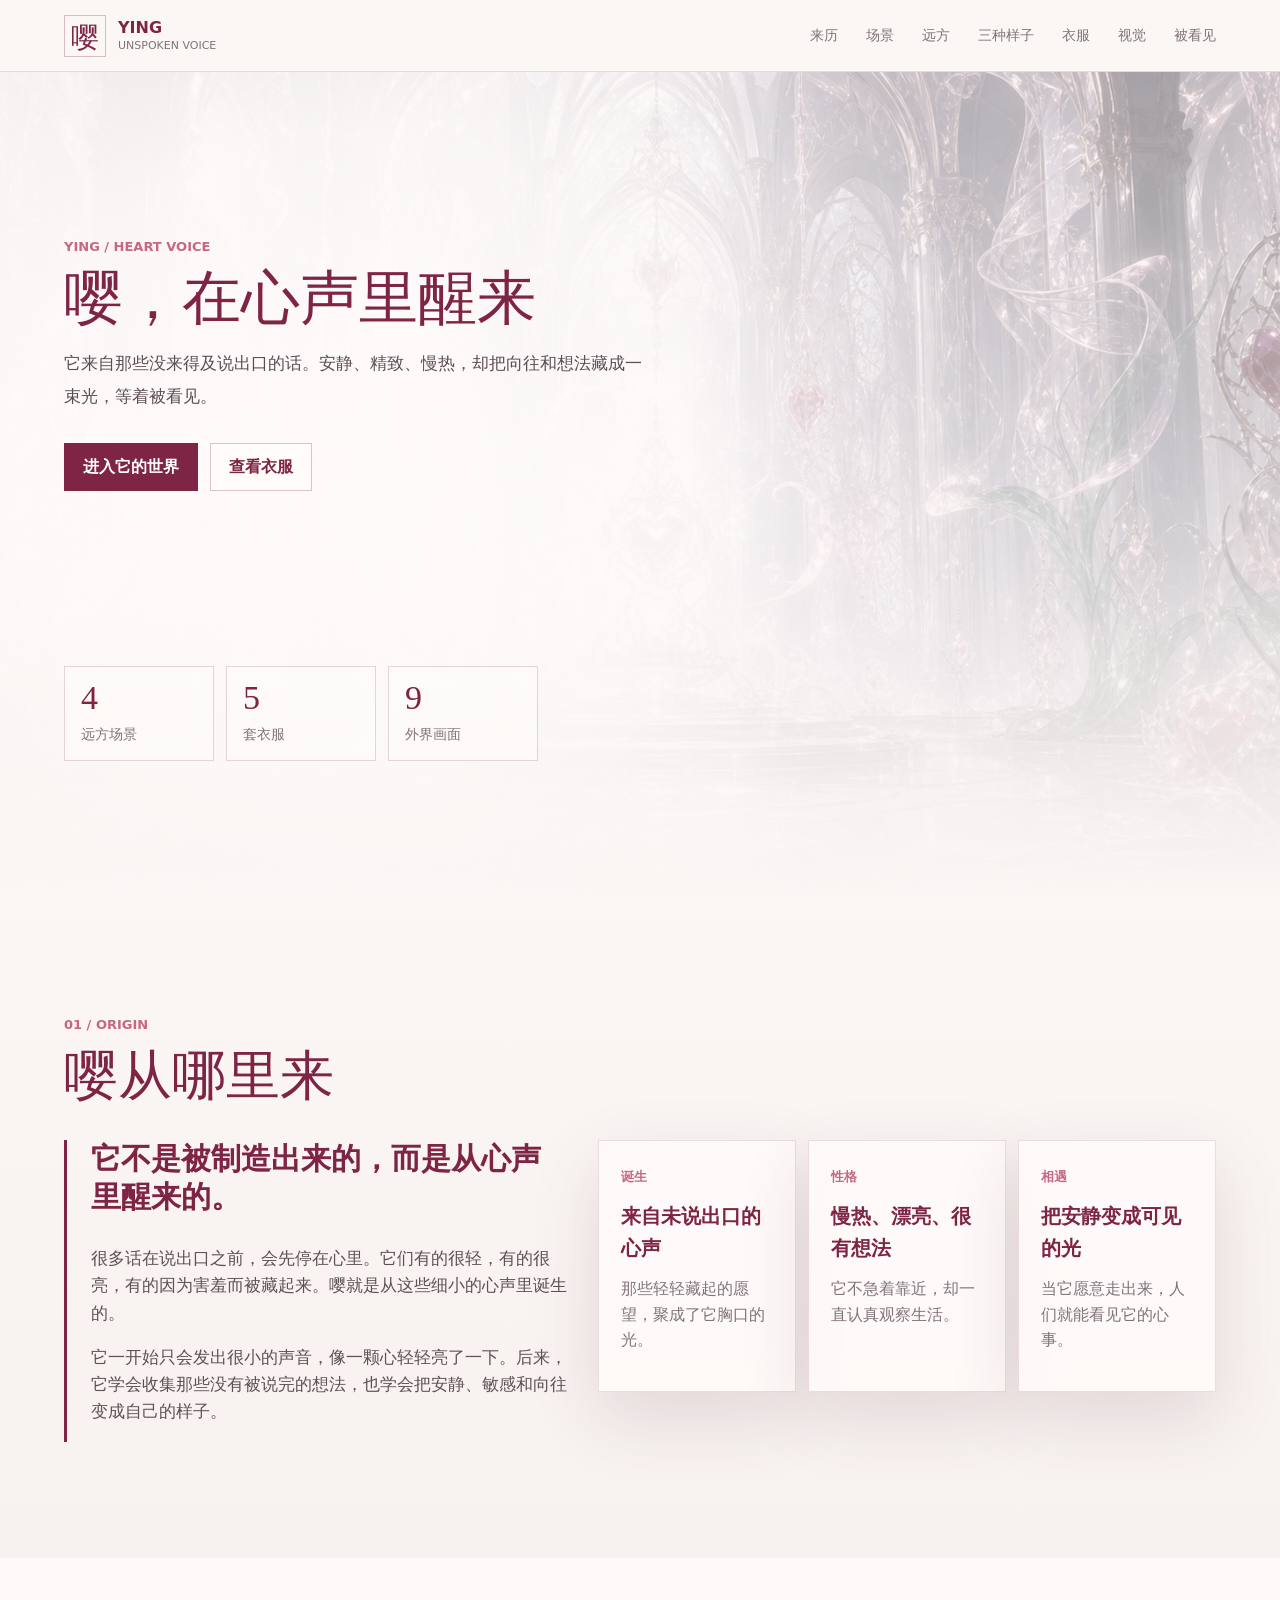
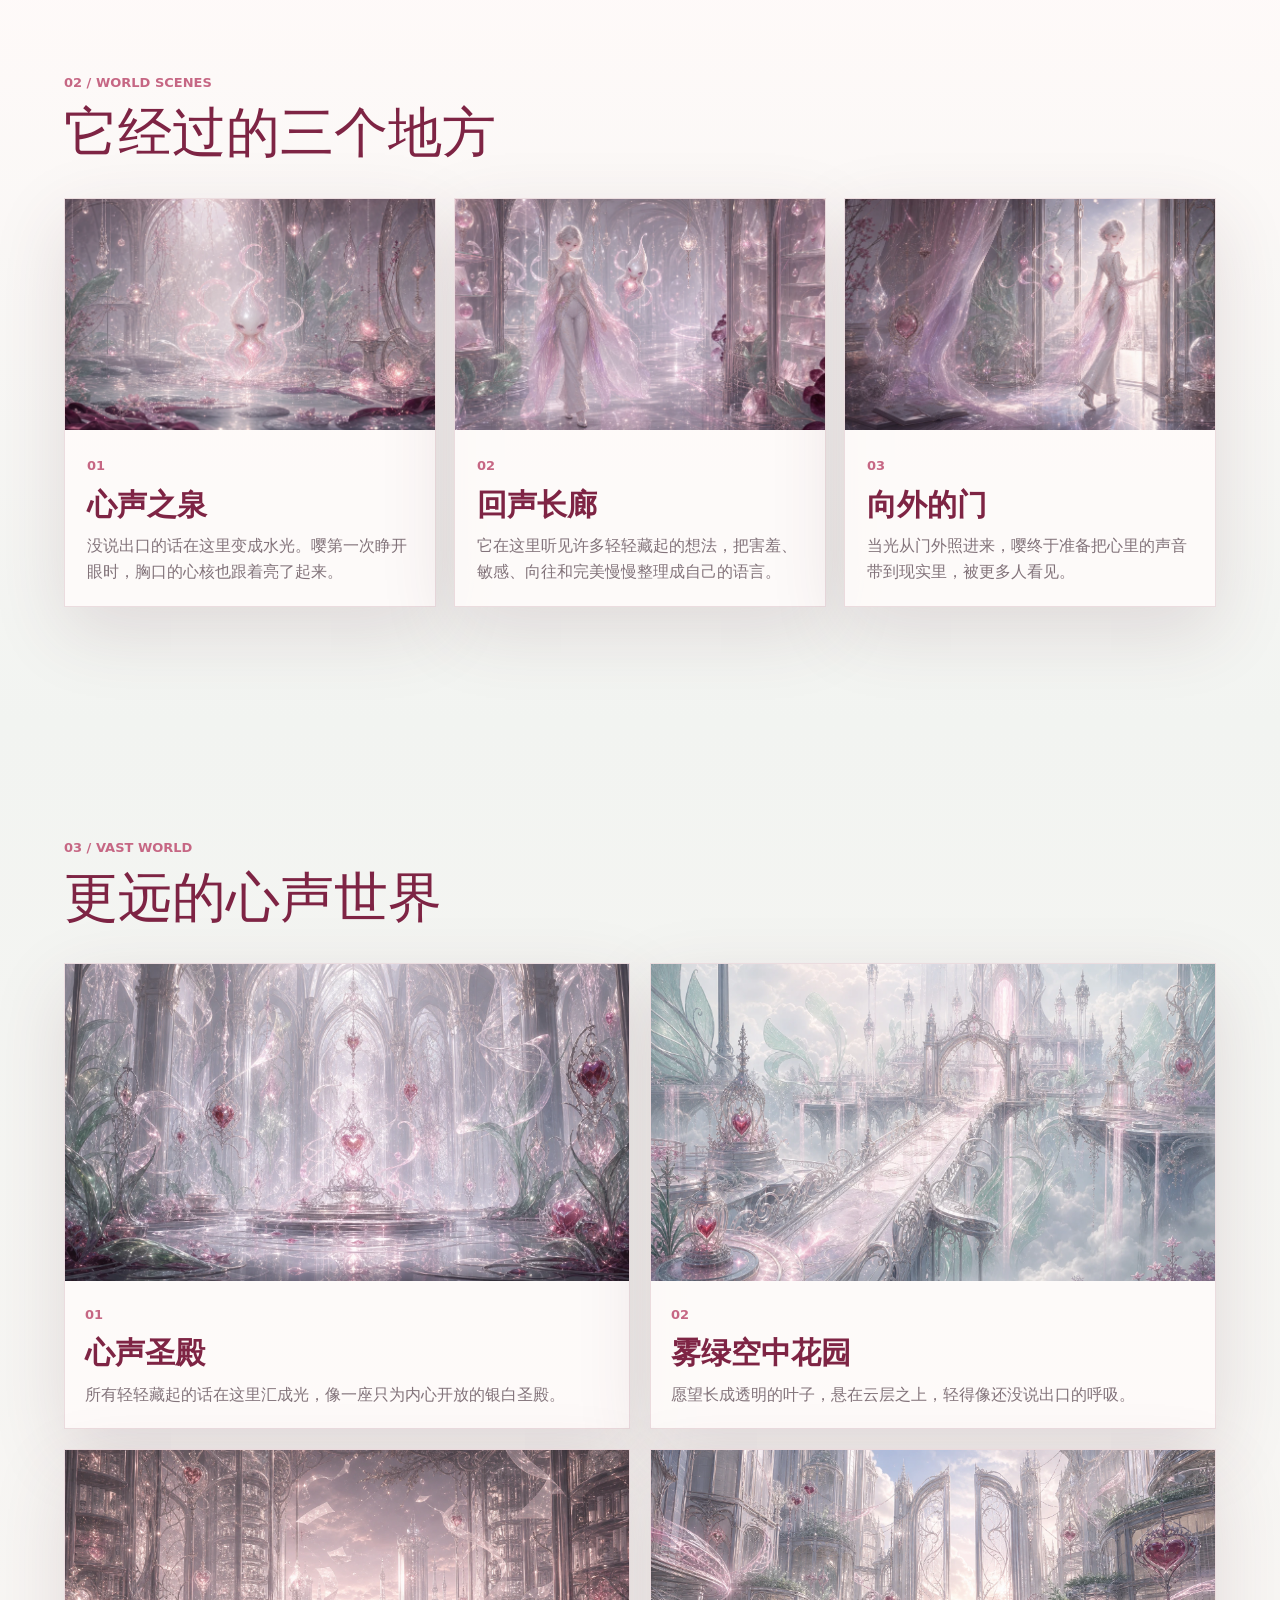
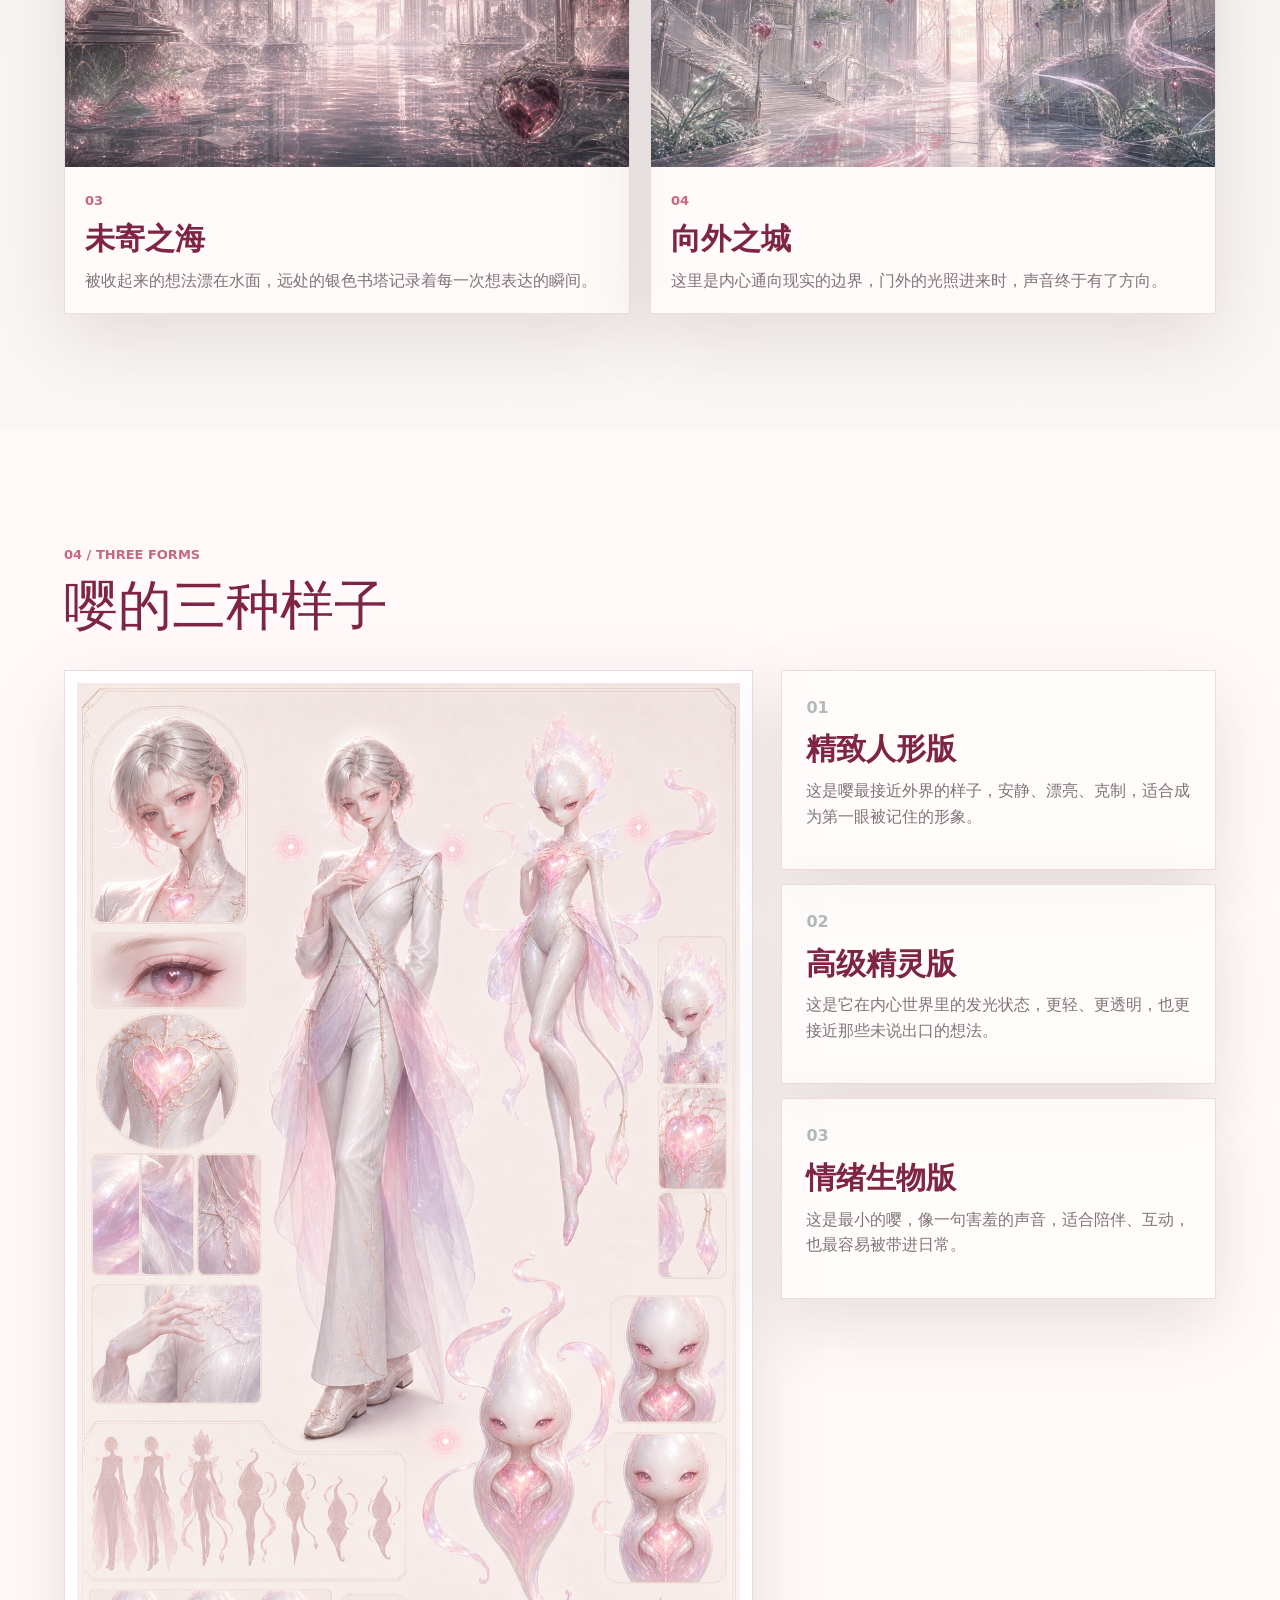
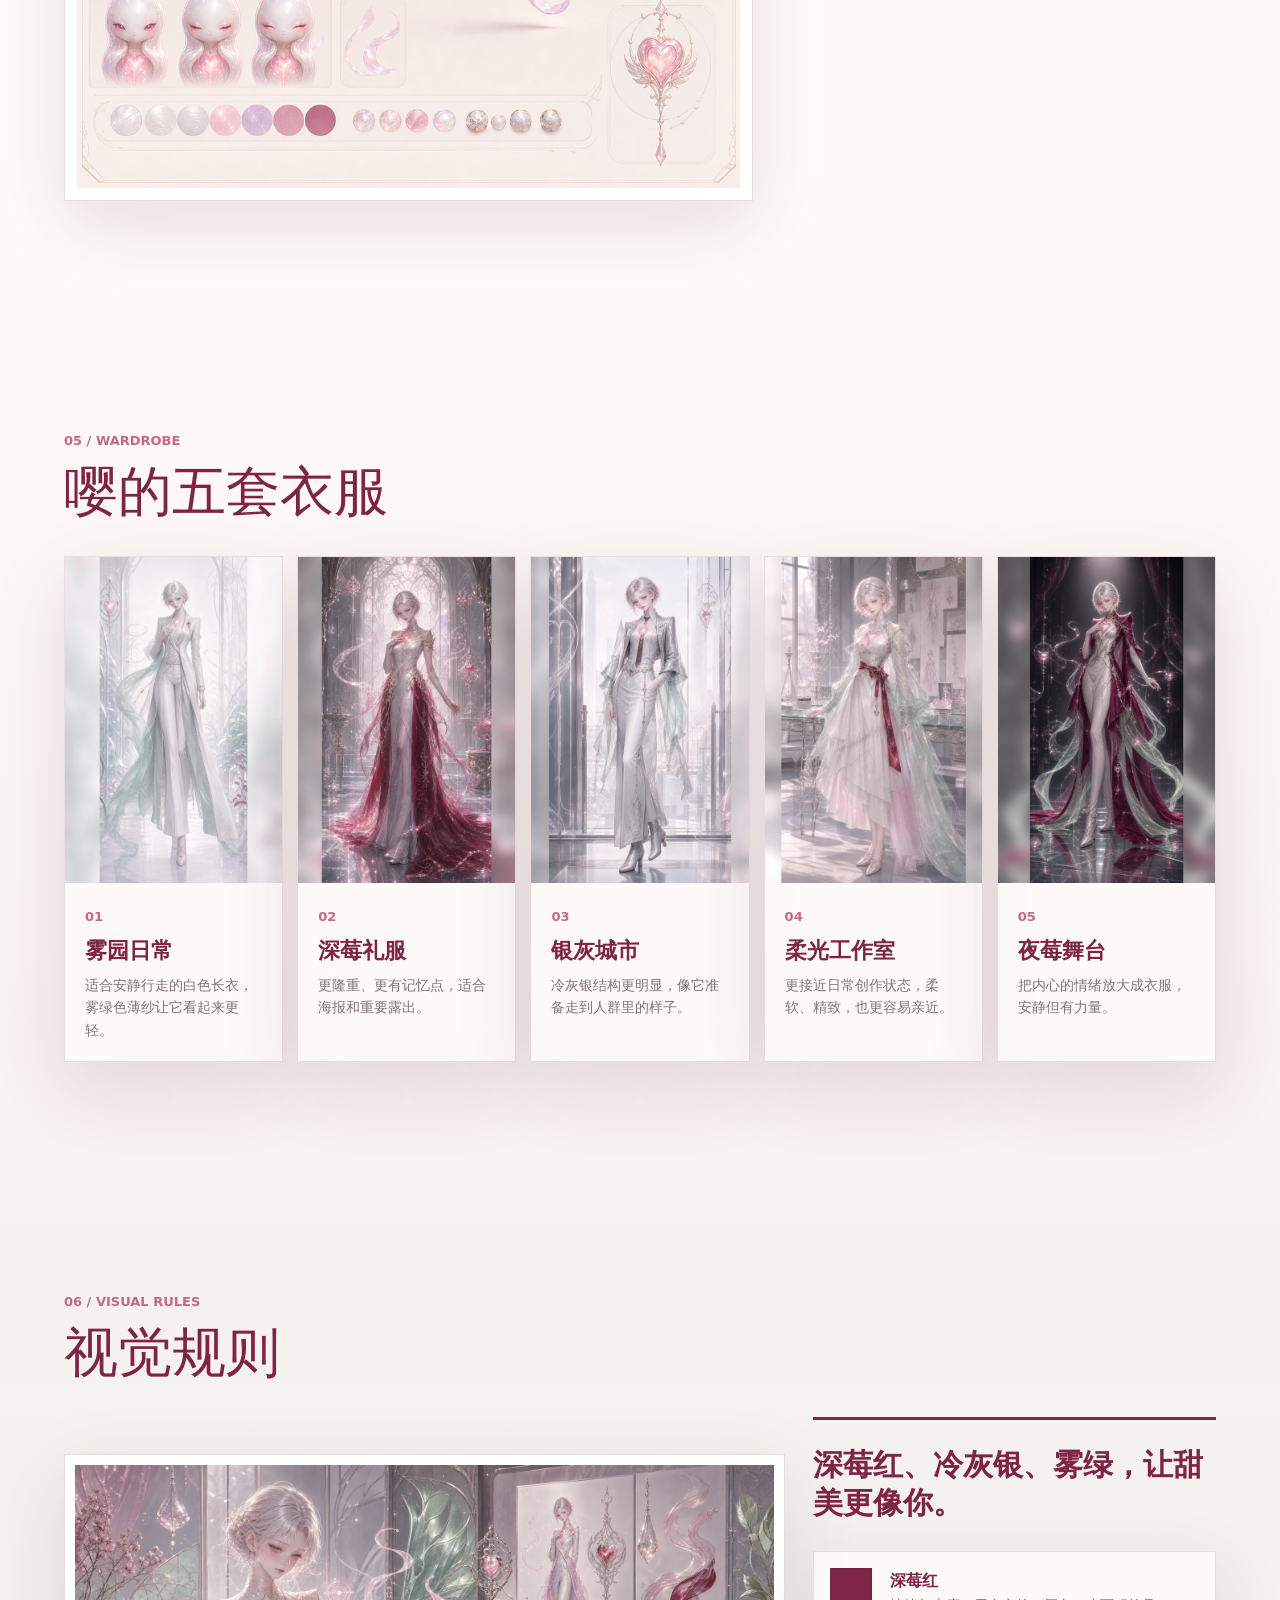
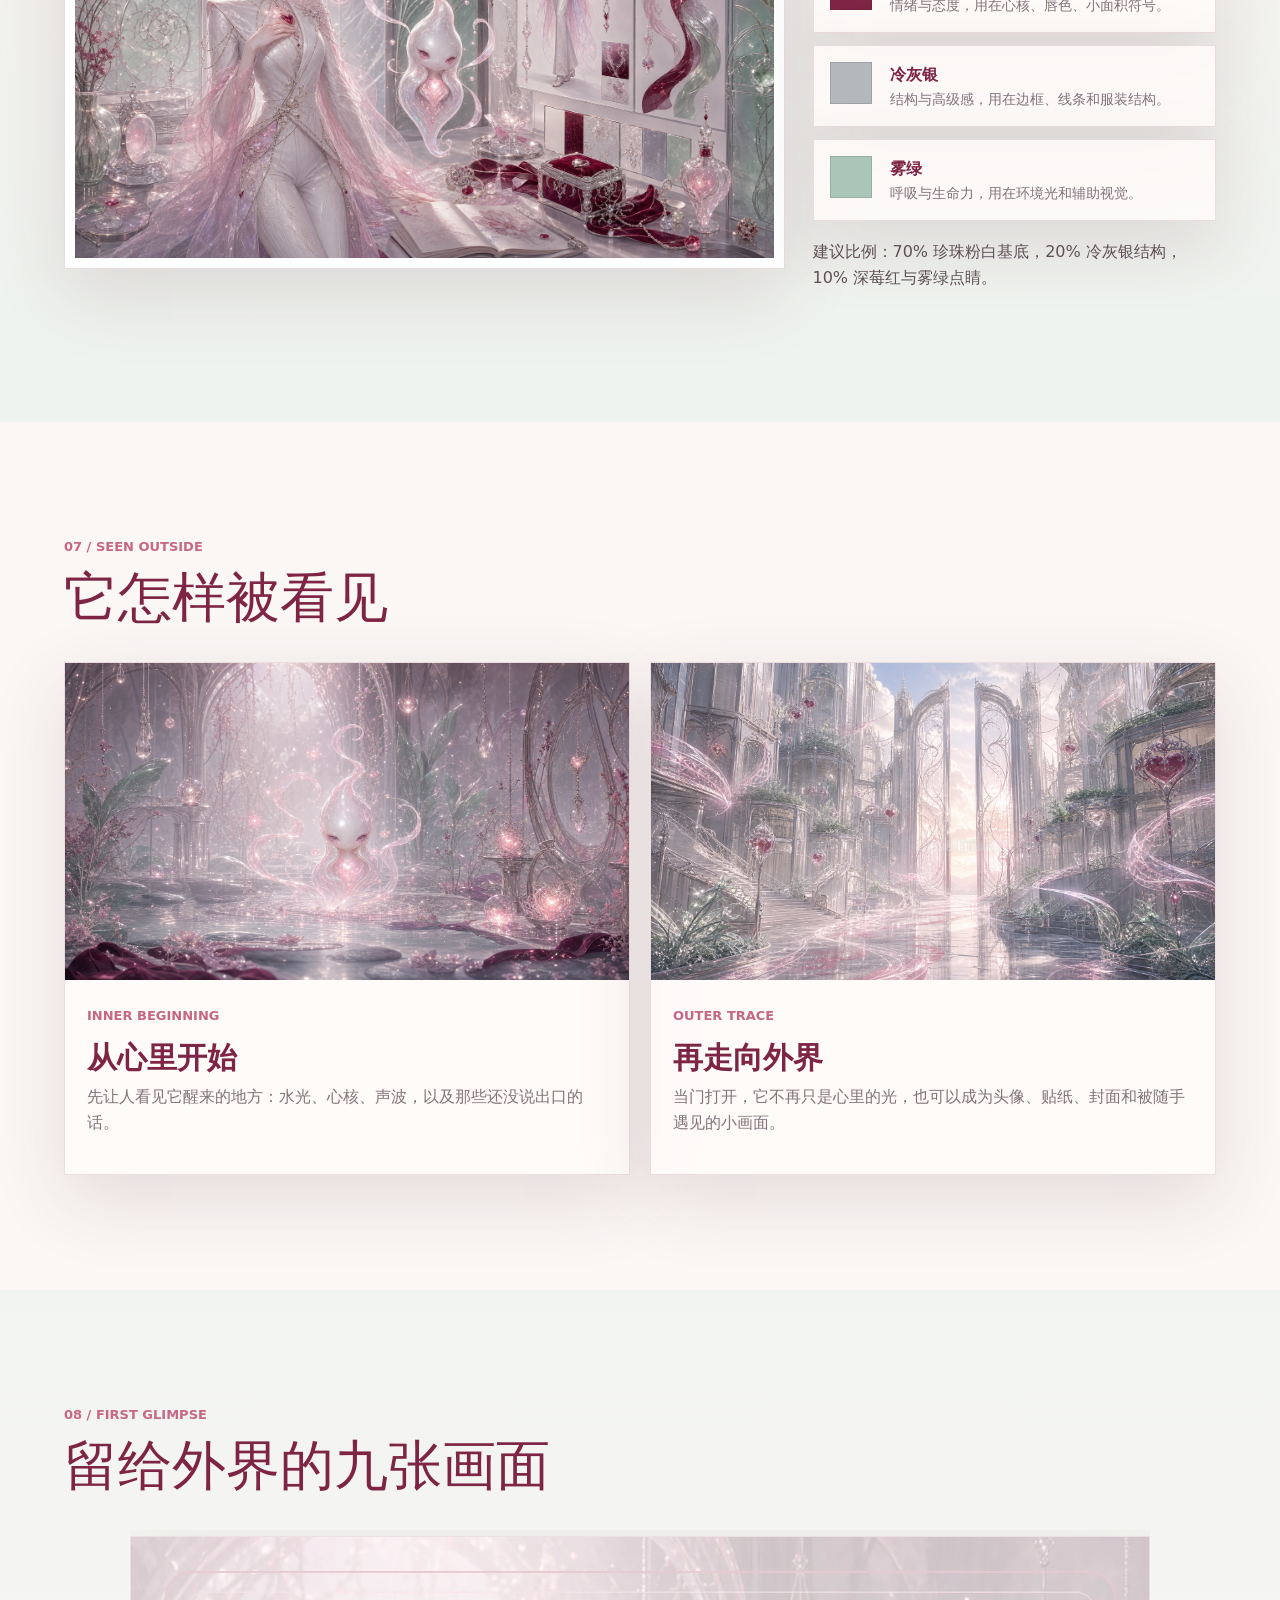
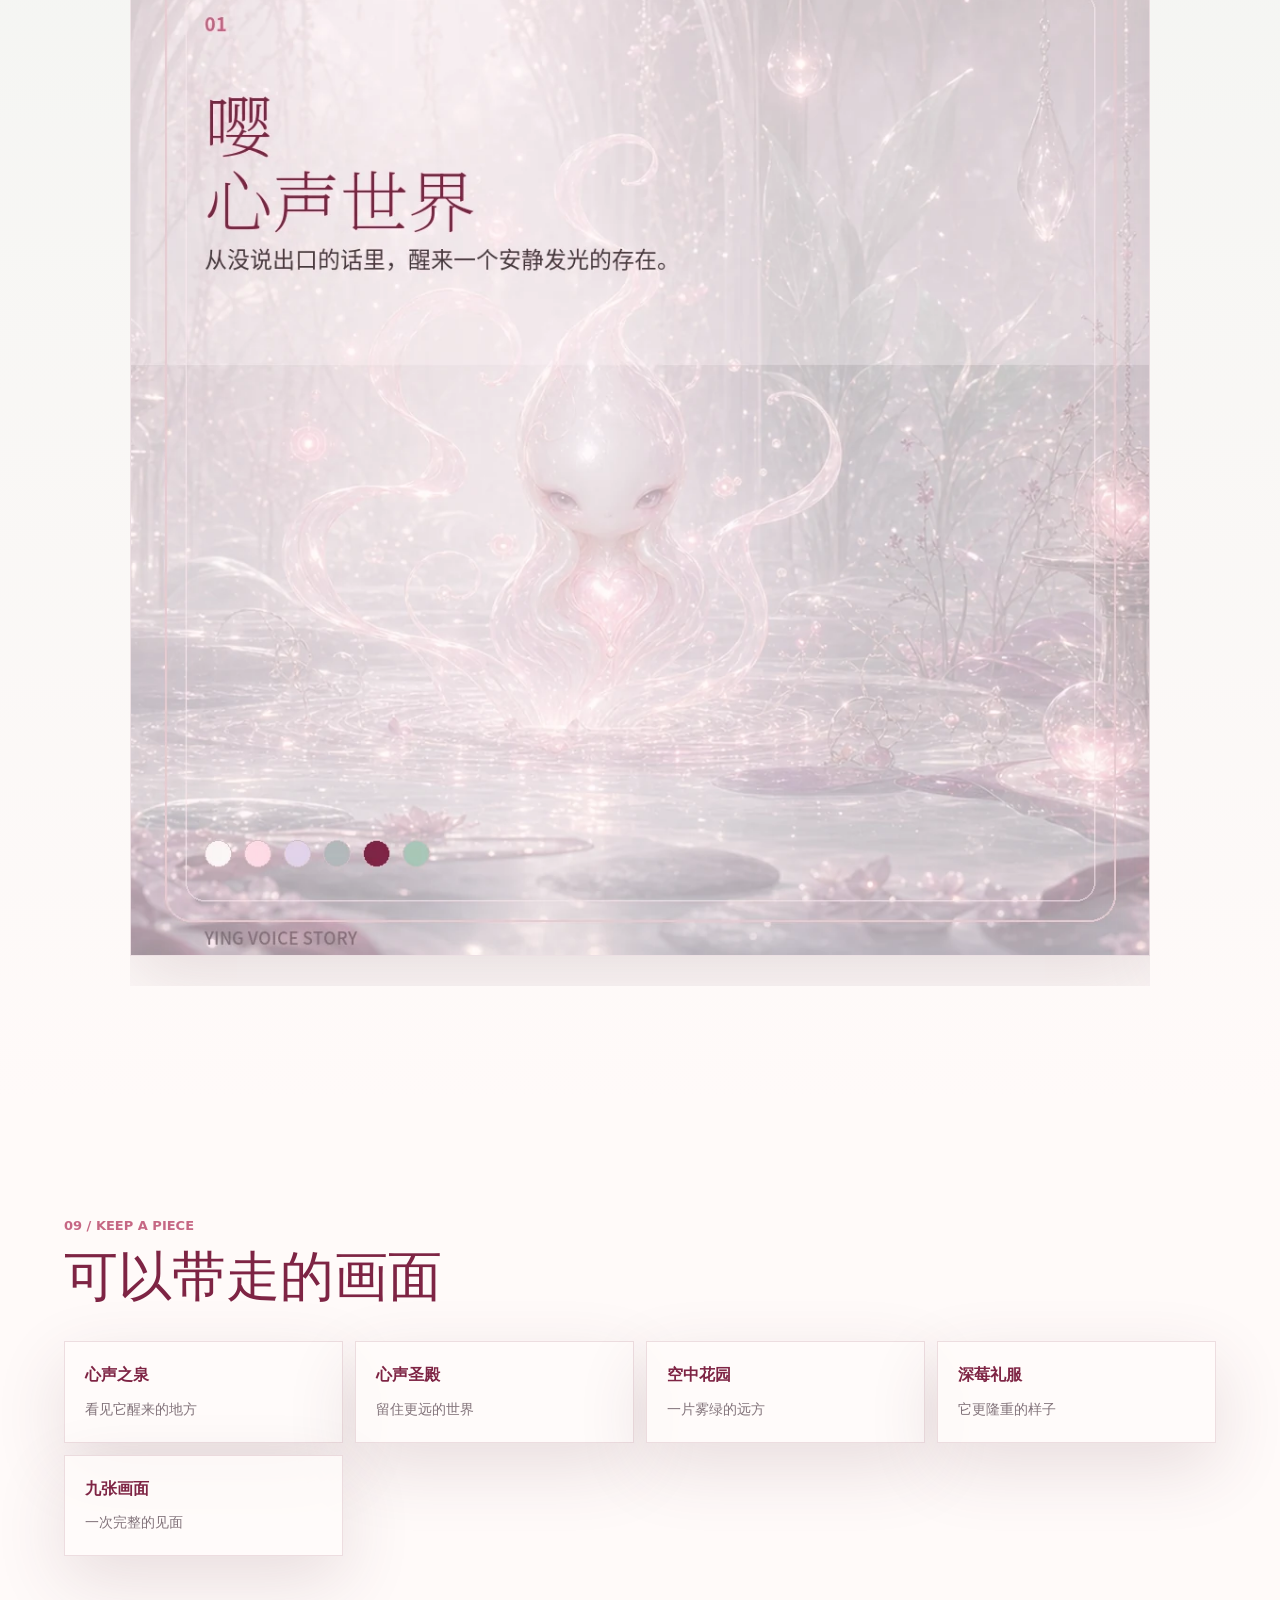
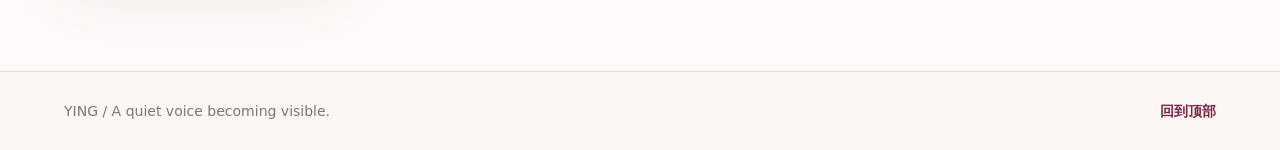
==== commit a9ba429d: "Bust cache for single gallery layout" ====
--- a/index.html
+++ b/index.html
@@ -8,7 +8,7 @@
       name="description"
       content="嘤从没说出口的心声里醒来，带着甜美、精致、怪可爱的气质，慢慢走向外界。"
     />
-    <link rel="stylesheet" href="./styles.css" />
+    <link rel="stylesheet" href="./styles.css?v=single-gallery-01" />
   </head>
   <body>
     <header class="site-header" aria-label="页面导航">
@@ -380,6 +380,6 @@
       <a href="#top">回到顶部</a>
     </footer>
 
-    <script src="./scripts.js"></script>
+    <script src="./scripts.js?v=single-gallery-01"></script>
   </body>
 </html>
--- a/styles.css
+++ b/styles.css
@@ -647,18 +647,18 @@
 
 .post-slider {
   position: relative;
-  width: min(1480px, 100%);
+  width: min(1020px, 100%);
   margin: 0 auto;
 }
 
 .post-grid.slider-track {
   display: flex;
   grid-template-columns: none;
-  gap: clamp(18px, 2.2vw, 32px);
+  gap: 24px;
   overflow-x: auto;
   overscroll-behavior-x: contain;
-  padding: 6px clamp(2px, 0.7vw, 10px) 30px;
-  scroll-padding-inline: clamp(2px, 0.7vw, 10px);
+  padding: 6px 0 30px;
+  scroll-padding-inline: 0;
   scroll-snap-type: x mandatory;
   scrollbar-width: none;
   -webkit-overflow-scrolling: touch;
@@ -741,12 +741,13 @@
 }
 
 .post-card.social-card-img {
-  flex: 0 0 clamp(560px, 58vw, 820px);
+  flex: 0 0 100%;
   aspect-ratio: 1;
   min-height: 0;
   padding: 0;
   background: #fff;
   scroll-snap-align: start;
+  scroll-snap-stop: always;
   transition: transform 0.24s ease, border-color 0.24s ease;
 }
 
@@ -859,7 +860,7 @@
   }
 
   .post-card.social-card-img {
-    flex-basis: min(78vw, 640px);
+    flex-basis: 100%;
   }
 
   .download-grid {
@@ -905,7 +906,7 @@
   }
 
   .post-card.social-card-img {
-    flex-basis: 86%;
+    flex-basis: 100%;
   }
 
   .post-card {
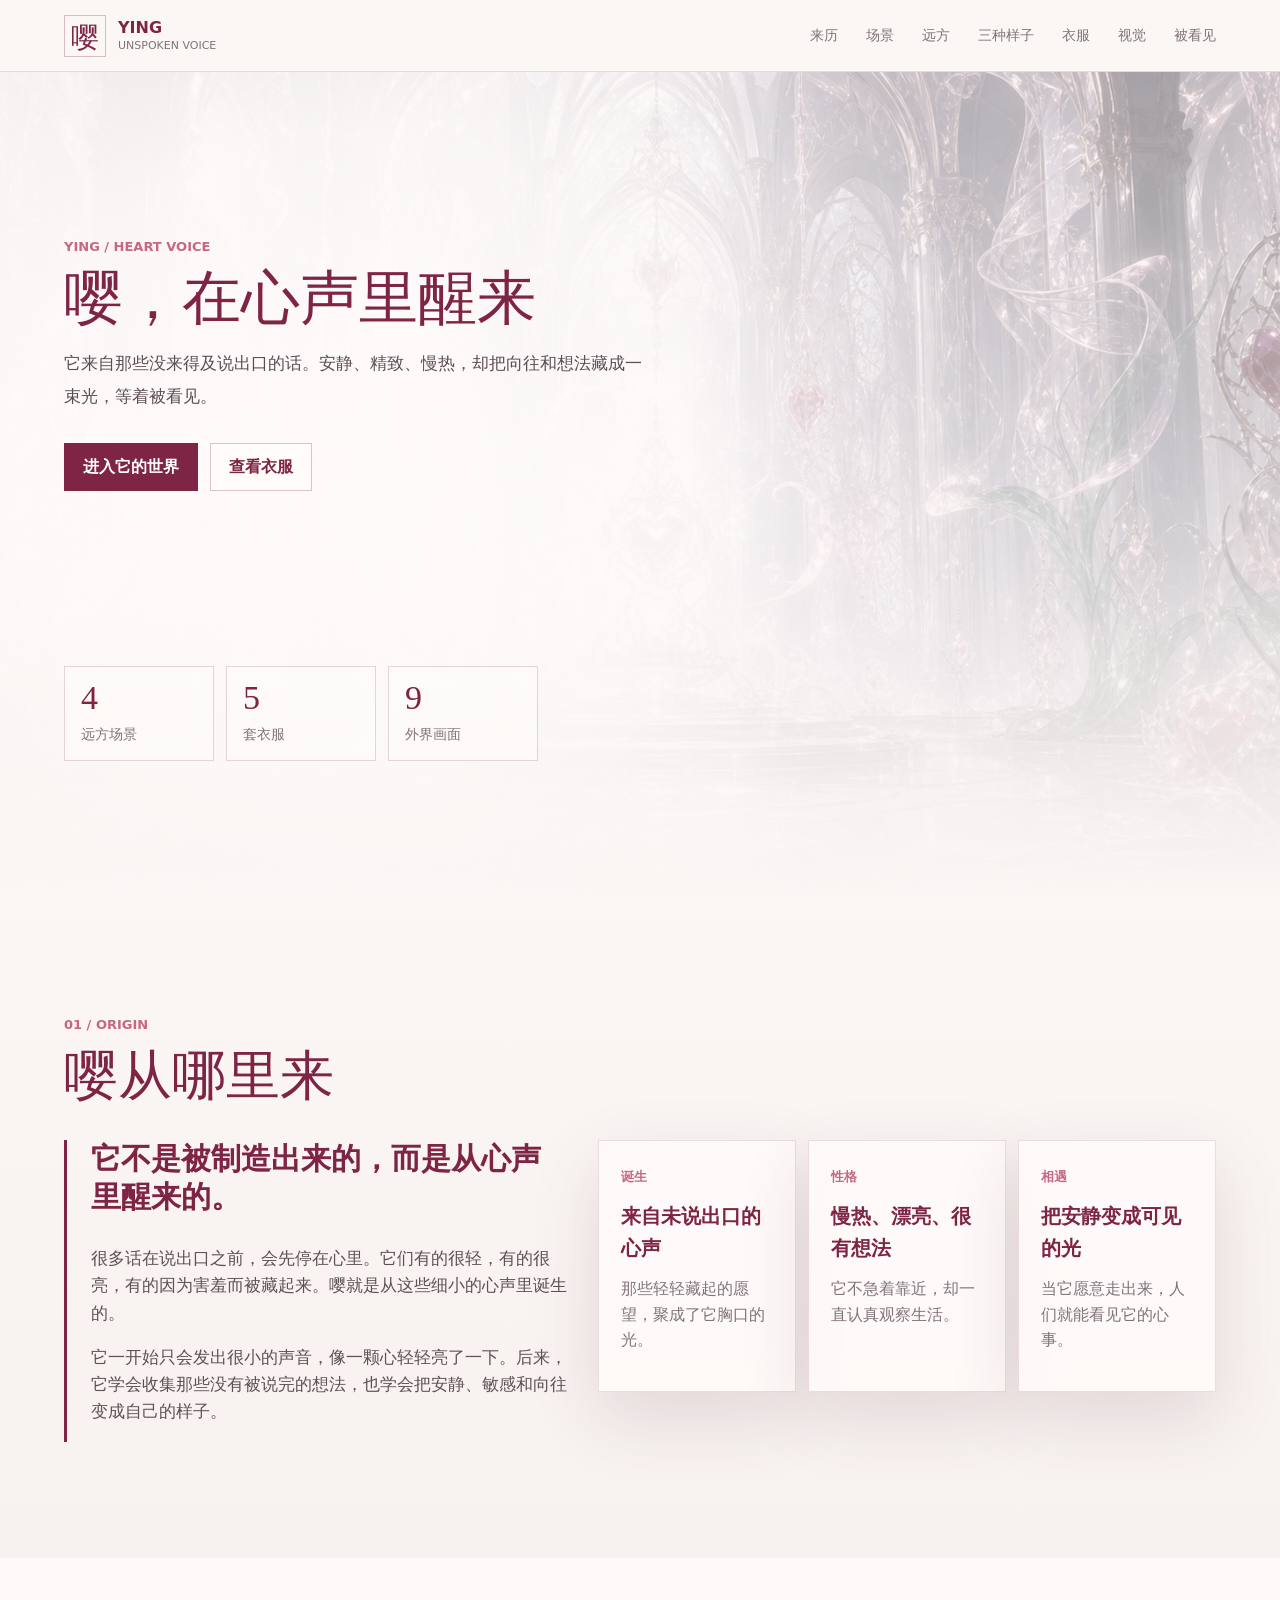
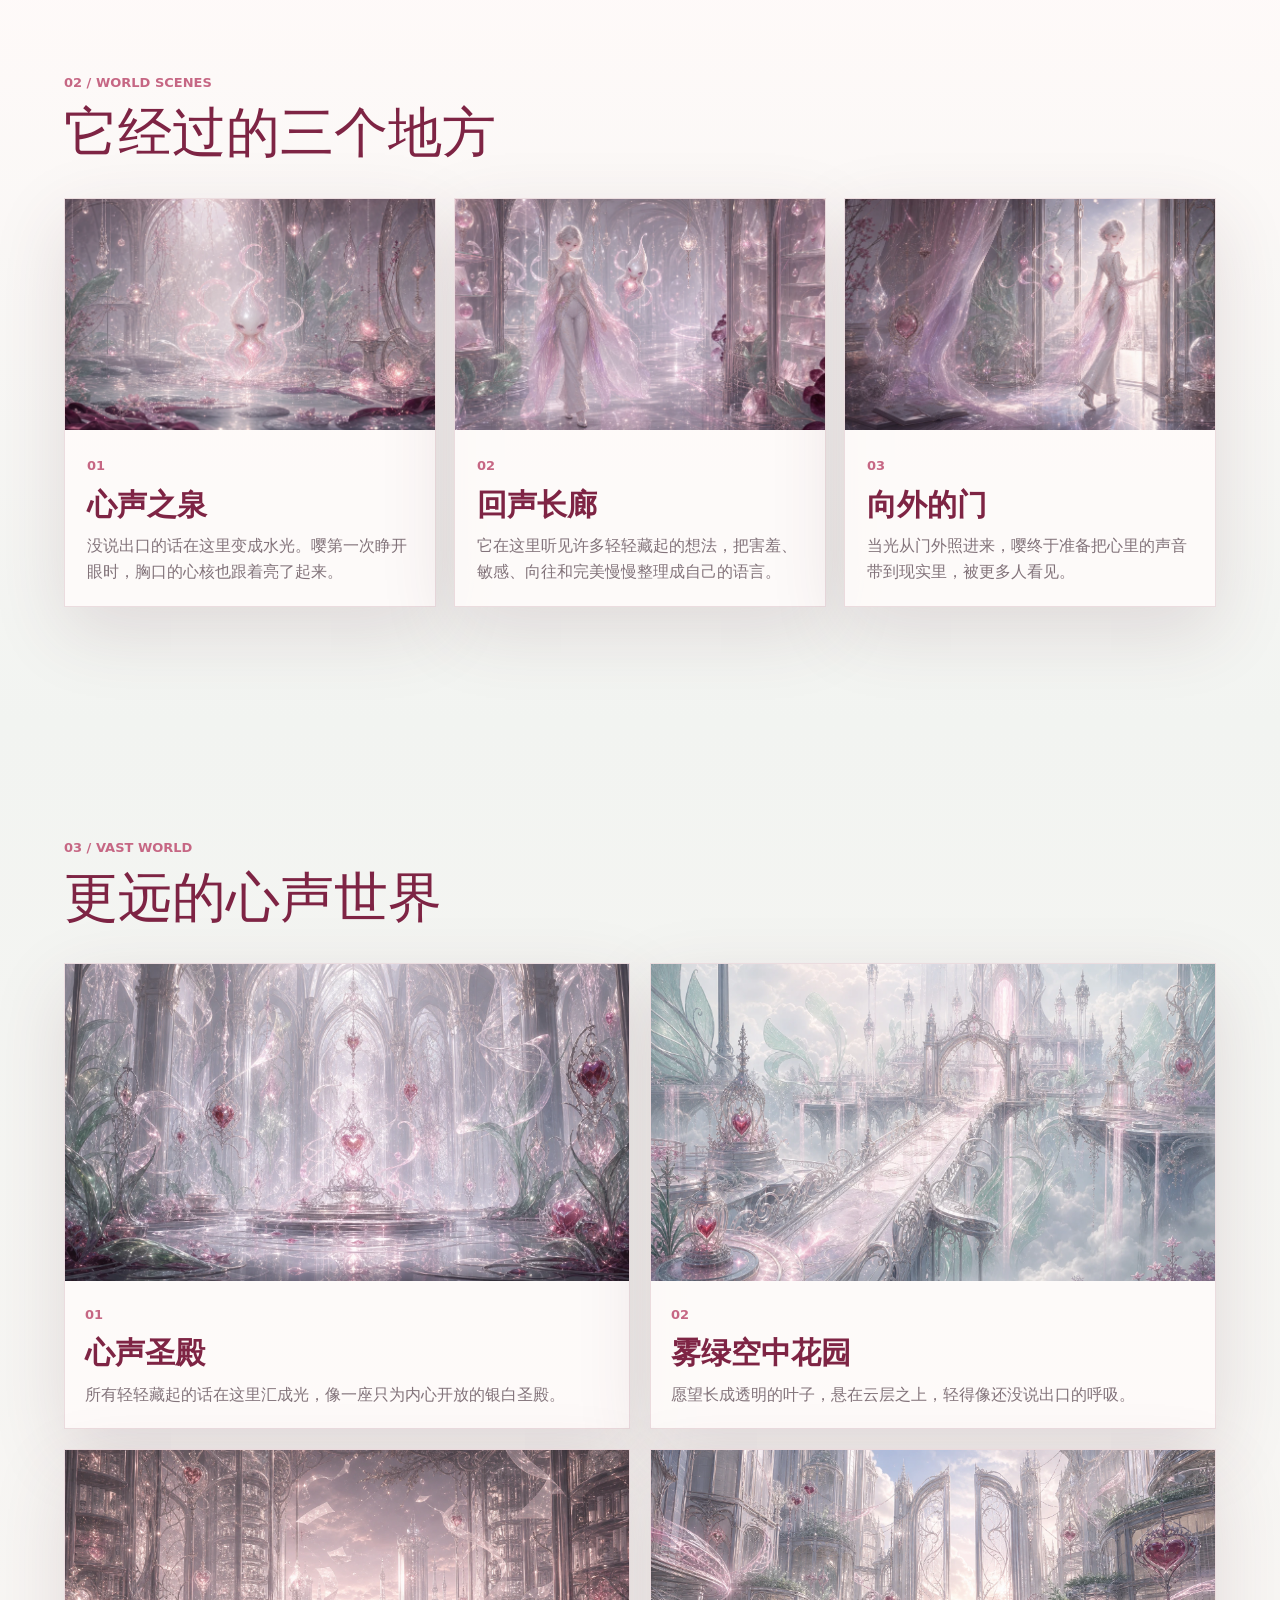
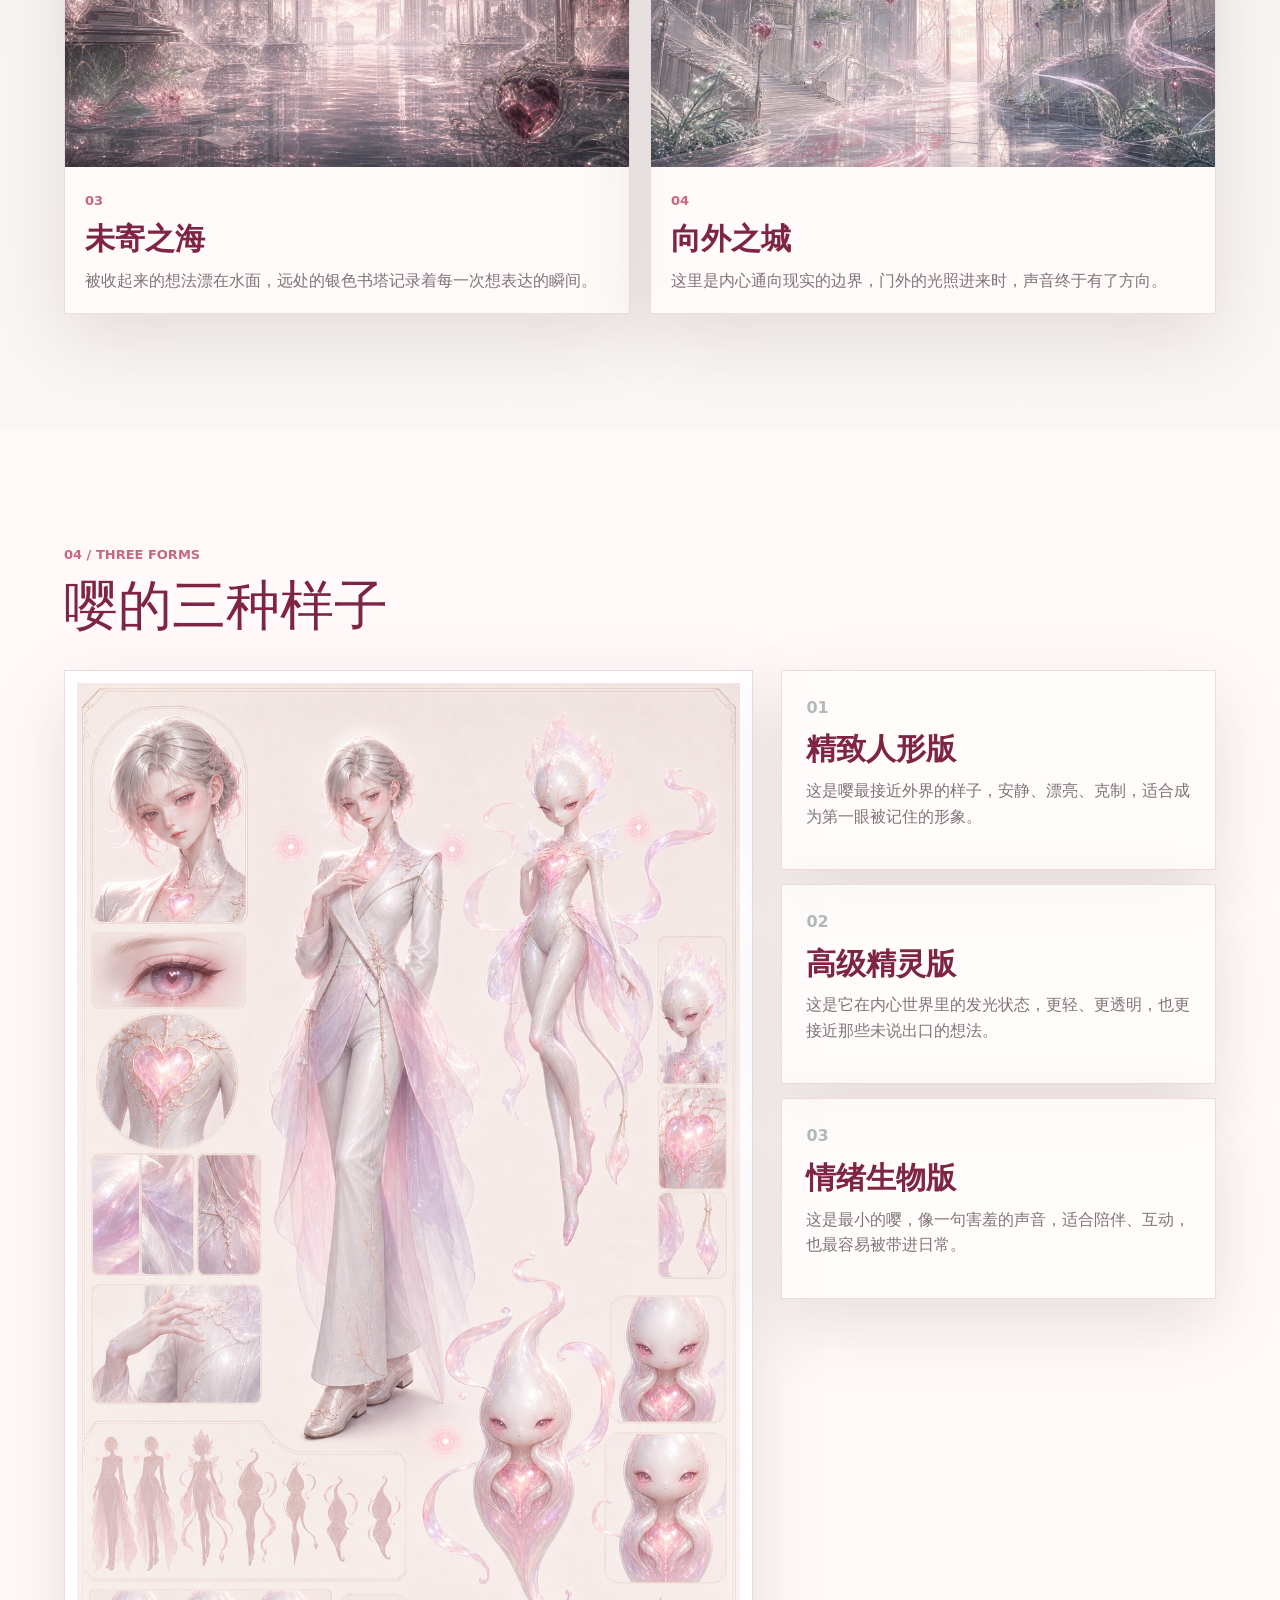
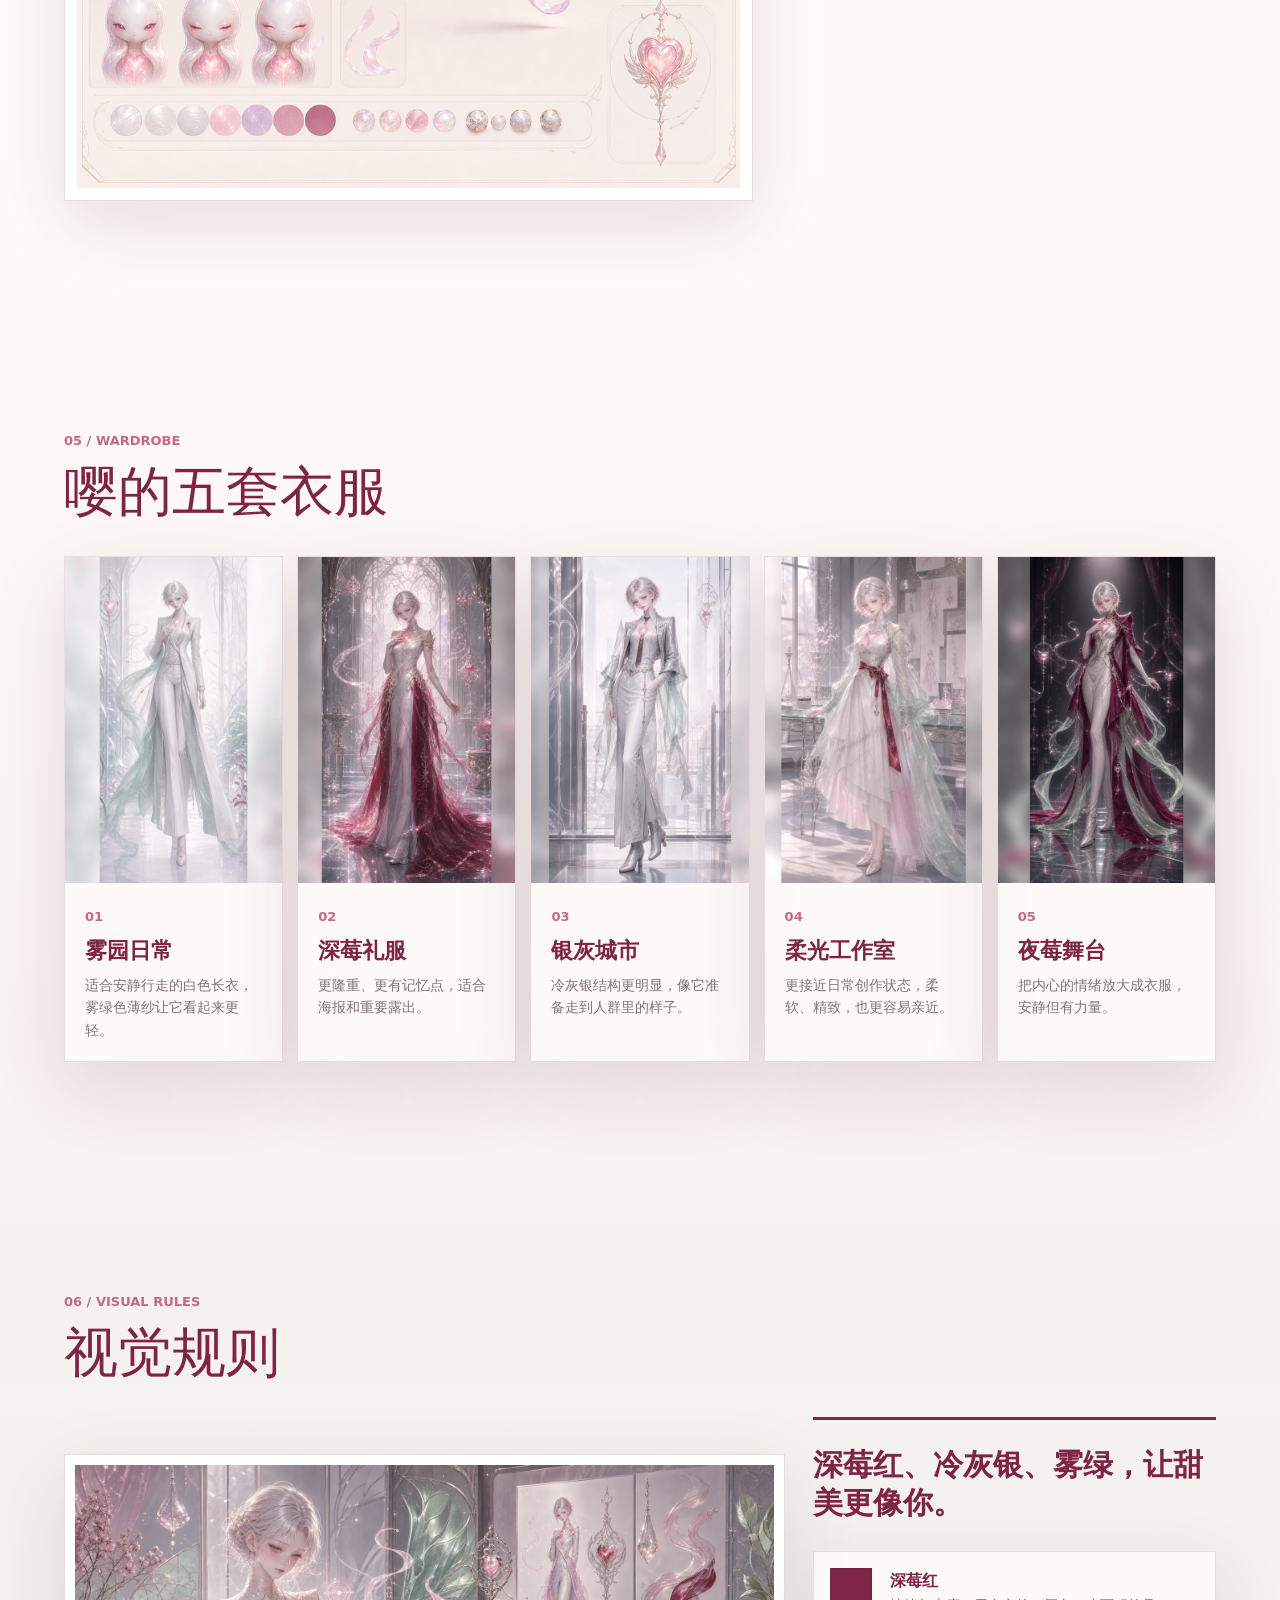
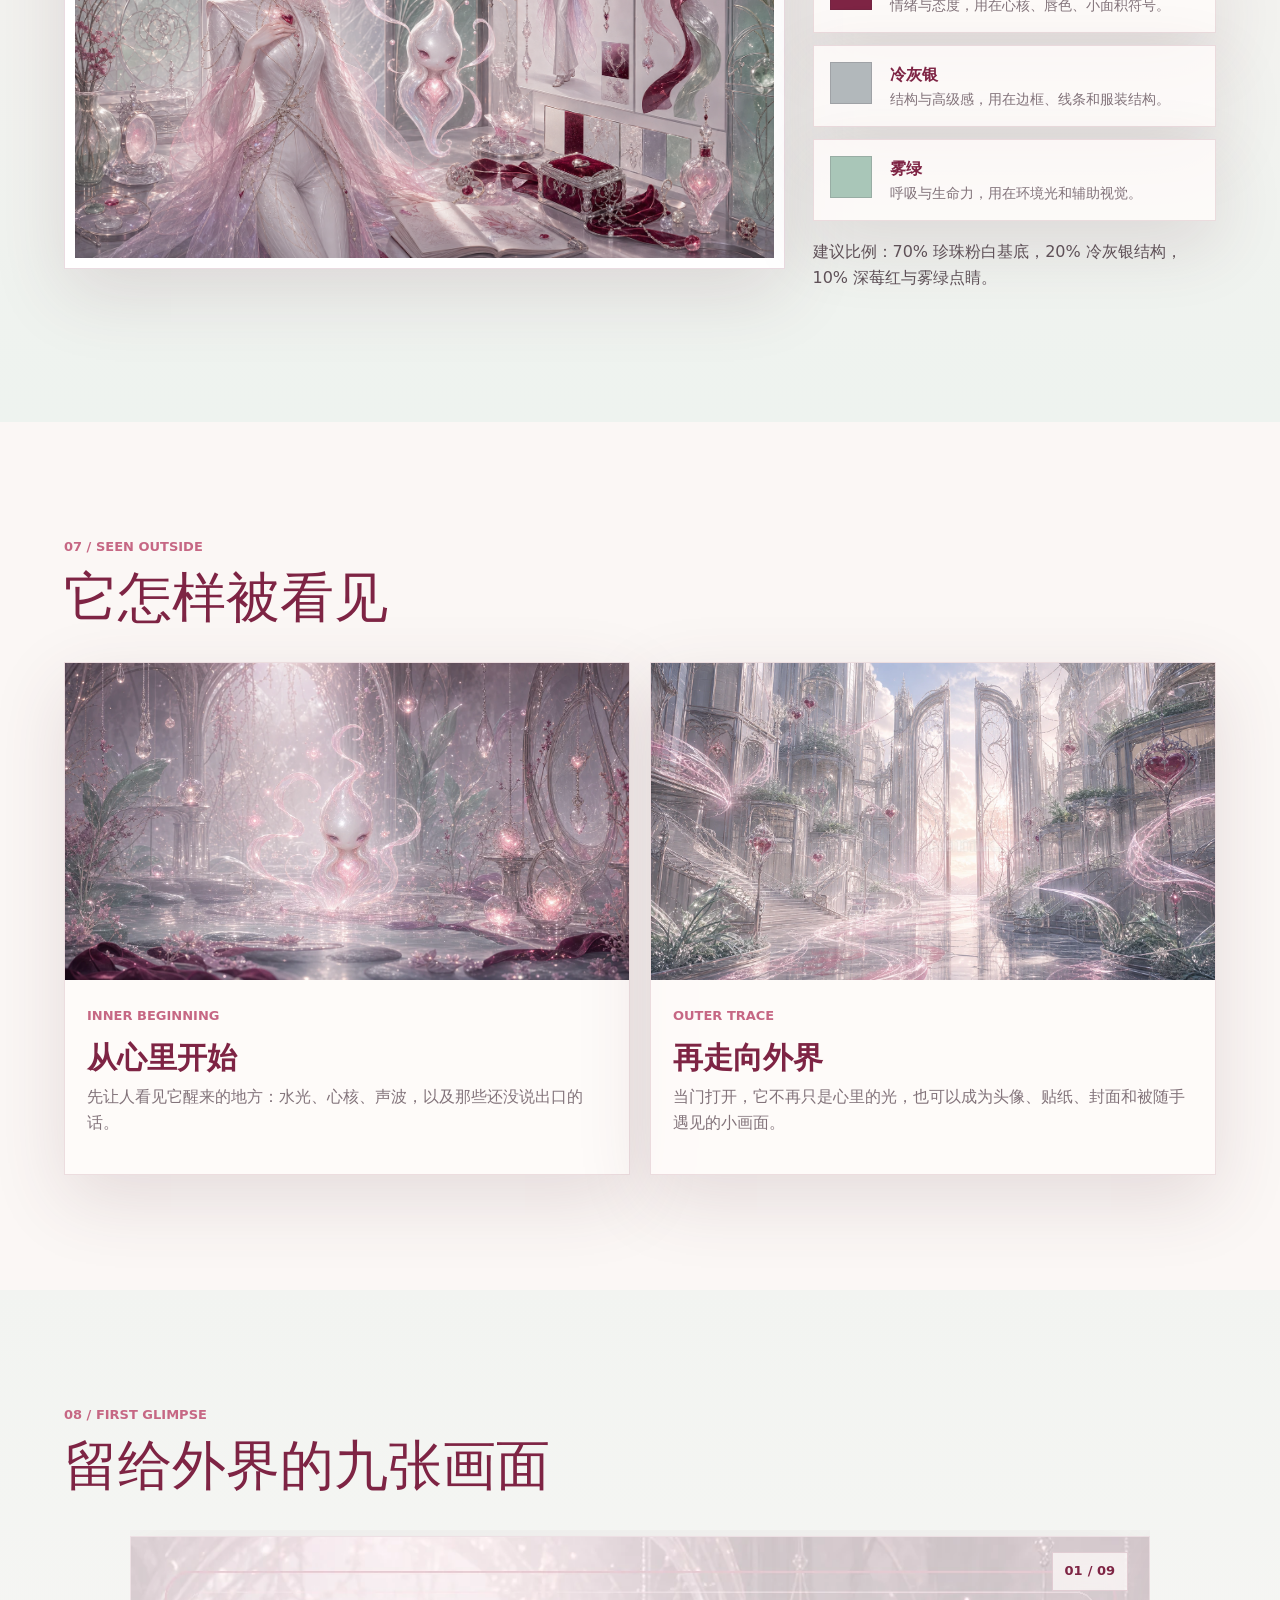
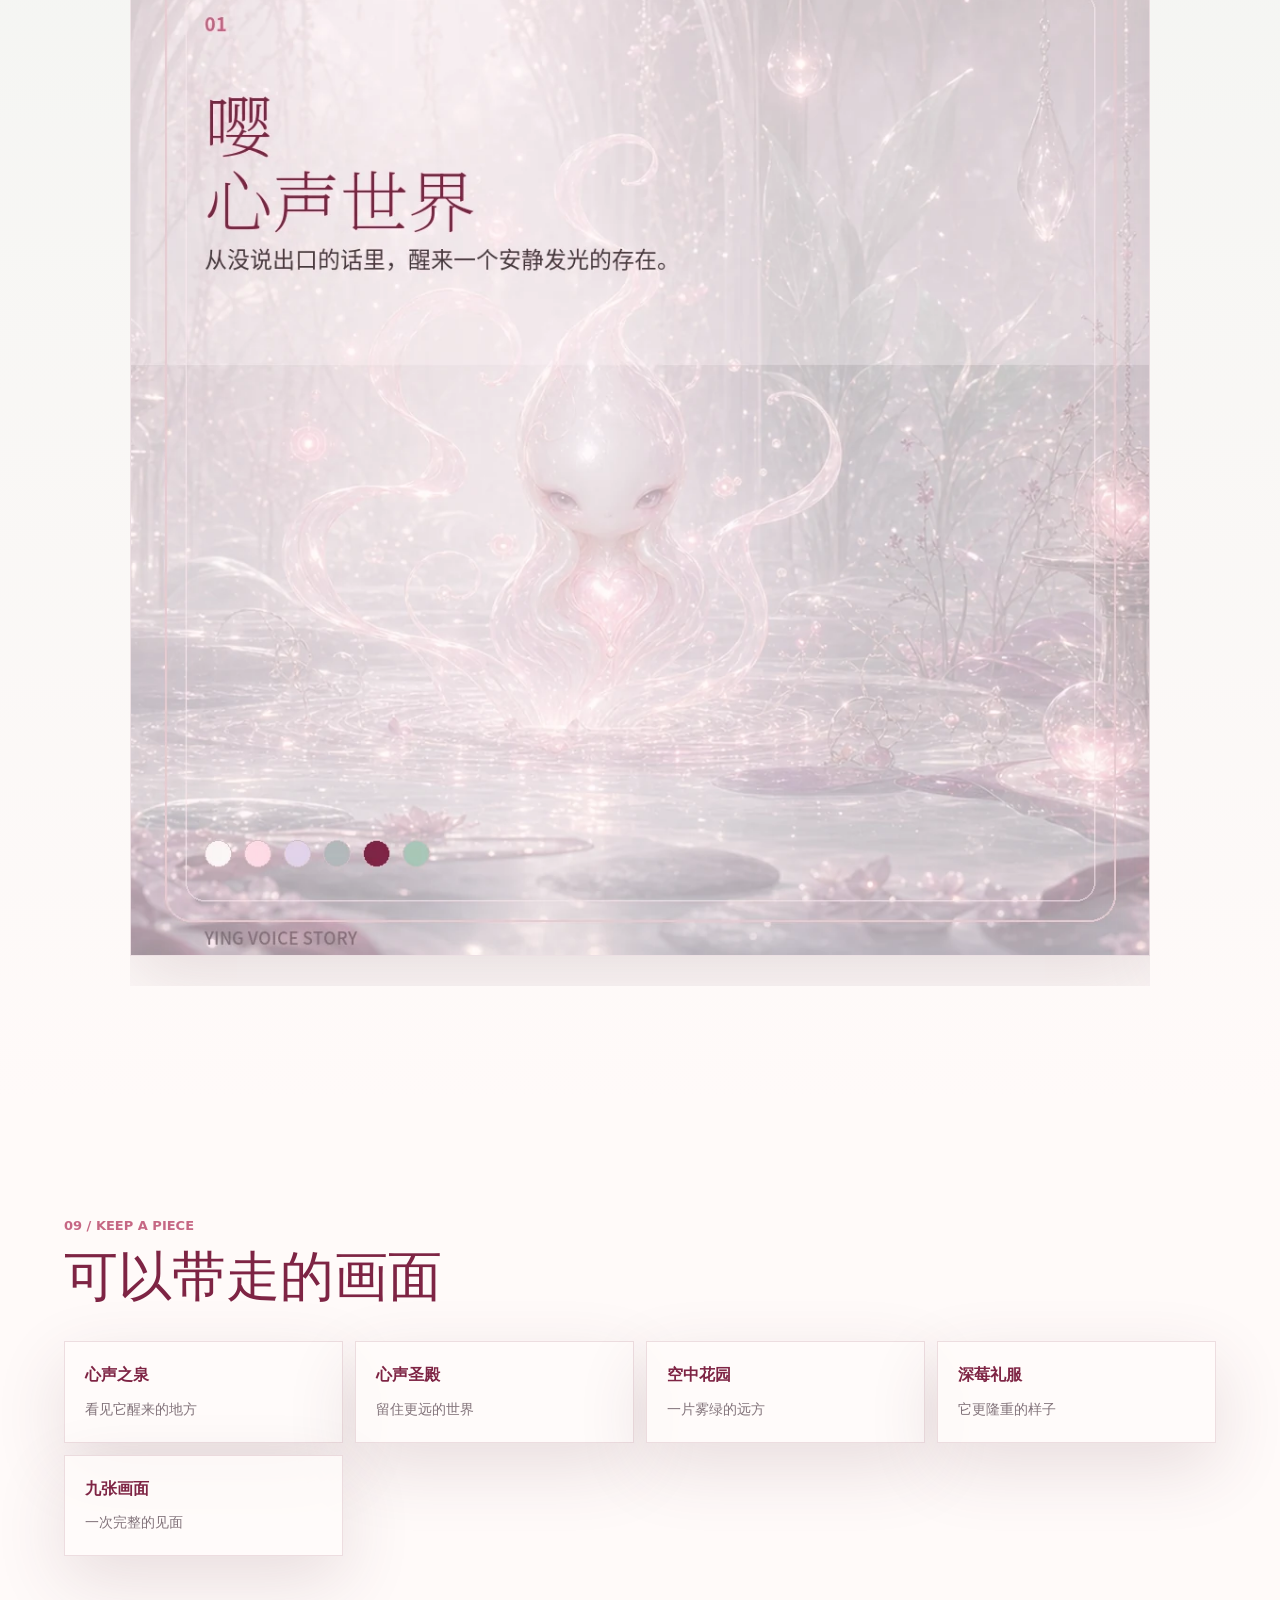
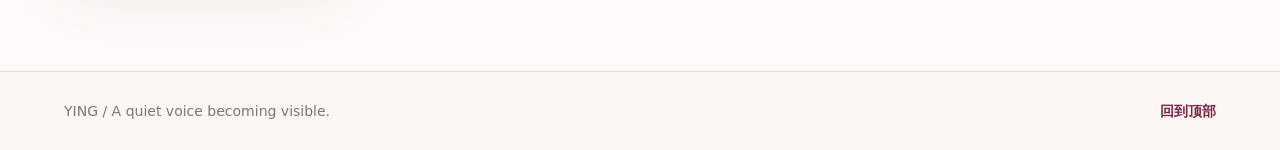
==== commit d88eec3f: "Auto rotate outer gallery" ====
--- a/index.html
+++ b/index.html
@@ -8,7 +8,7 @@
       name="description"
       content="嘤从没说出口的心声里醒来，带着甜美、精致、怪可爱的气质，慢慢走向外界。"
     />
-    <link rel="stylesheet" href="./styles.css?v=single-gallery-01" />
+    <link rel="stylesheet" href="./styles.css?v=rotating-gallery-01" />
   </head>
   <body>
     <header class="site-header" aria-label="页面导航">
@@ -342,6 +342,10 @@
               <img src="./assets/social_cards/ying_ip_social_09.webp" alt="嘤留给外界的画面 09" />
             </article>
           </div>
+          <div class="gallery-counter" aria-hidden="true">
+            <span data-gallery-current>01</span>
+            <span>/ 09</span>
+          </div>
         </div>
       </section>
 
@@ -380,6 +384,6 @@
       <a href="#top">回到顶部</a>
     </footer>
 
-    <script src="./scripts.js?v=single-gallery-01"></script>
+    <script src="./scripts.js?v=rotating-gallery-01"></script>
   </body>
 </html>
--- a/styles.css
+++ b/styles.css
@@ -651,6 +651,24 @@
   margin: 0 auto;
 }
 
+.gallery-counter {
+  position: absolute;
+  top: 22px;
+  right: 22px;
+  z-index: 2;
+  display: inline-flex;
+  gap: 5px;
+  align-items: center;
+  border: 1px solid rgba(126, 36, 68, 0.16);
+  background: rgba(255, 252, 251, 0.72);
+  color: var(--berry);
+  padding: 8px 12px;
+  font-size: 13px;
+  font-weight: 800;
+  letter-spacing: 0;
+  backdrop-filter: blur(10px);
+}
+
 .post-grid.slider-track {
   display: flex;
   grid-template-columns: none;
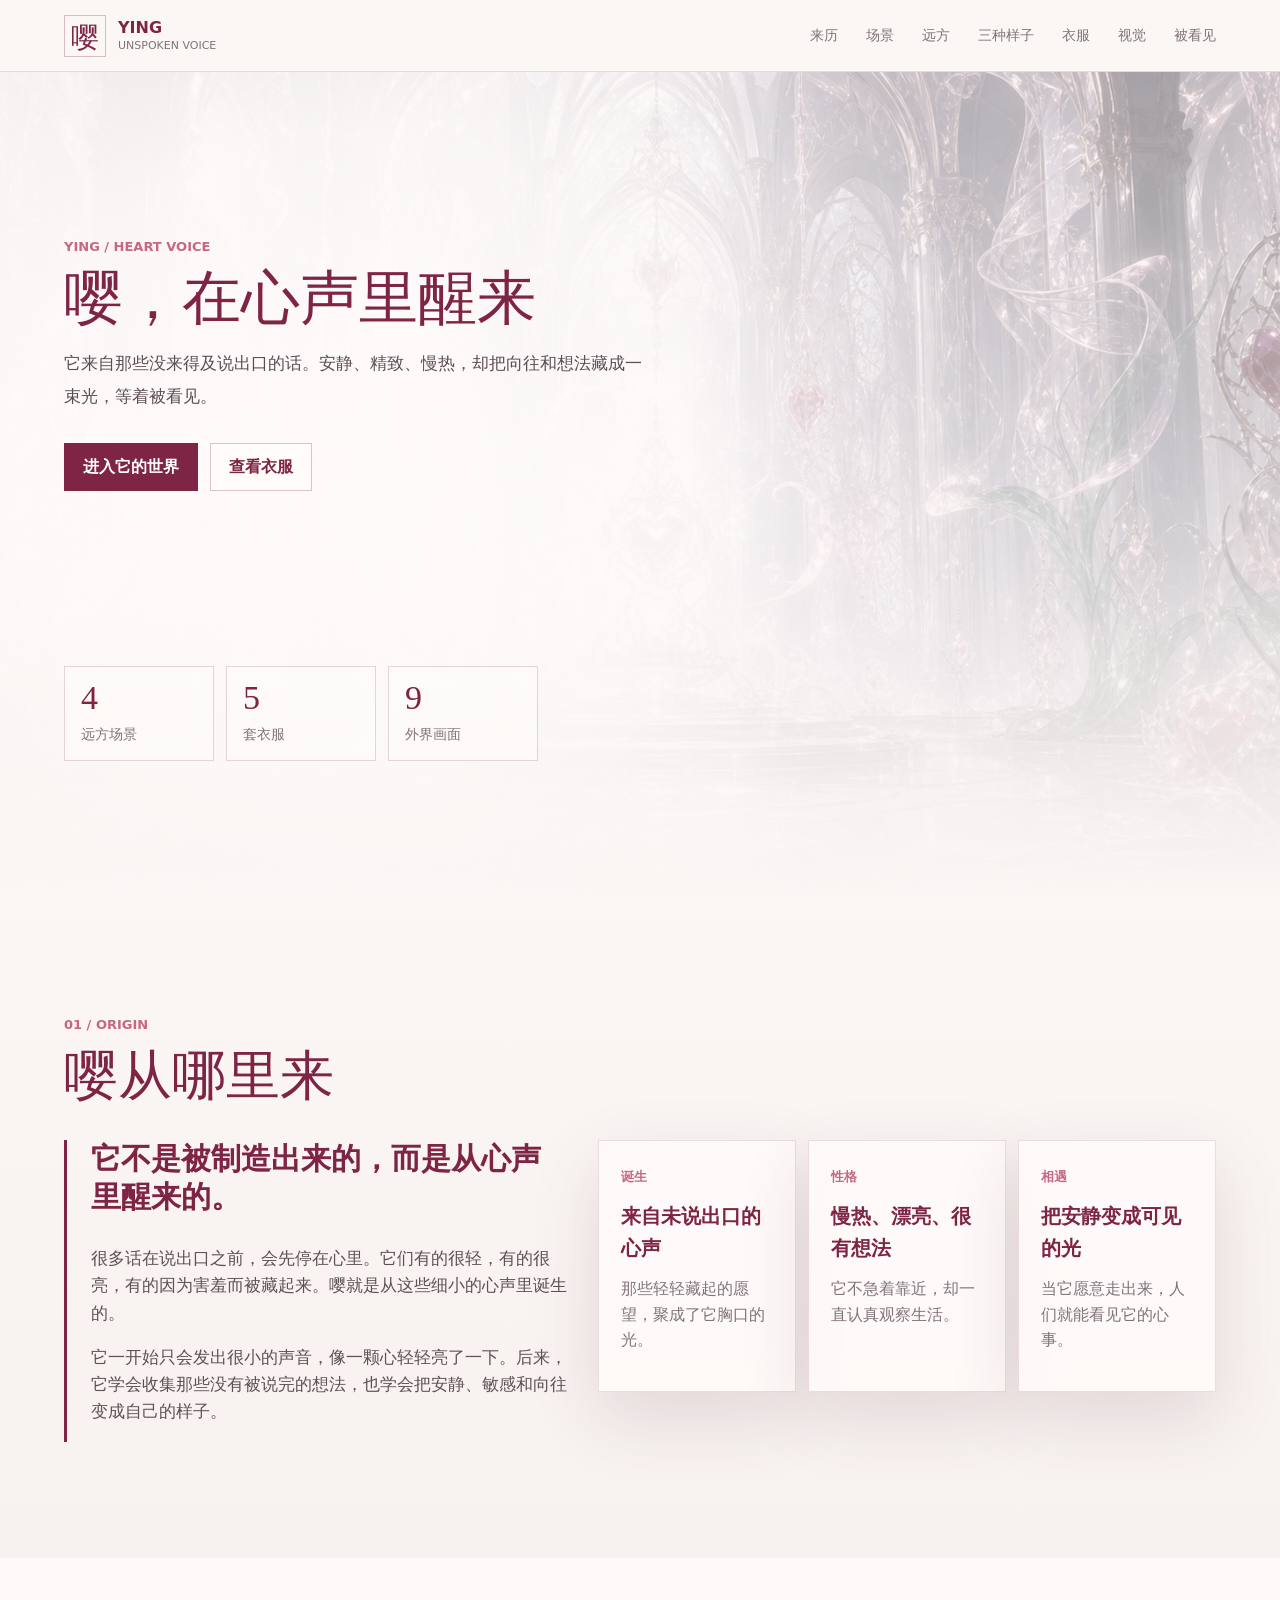
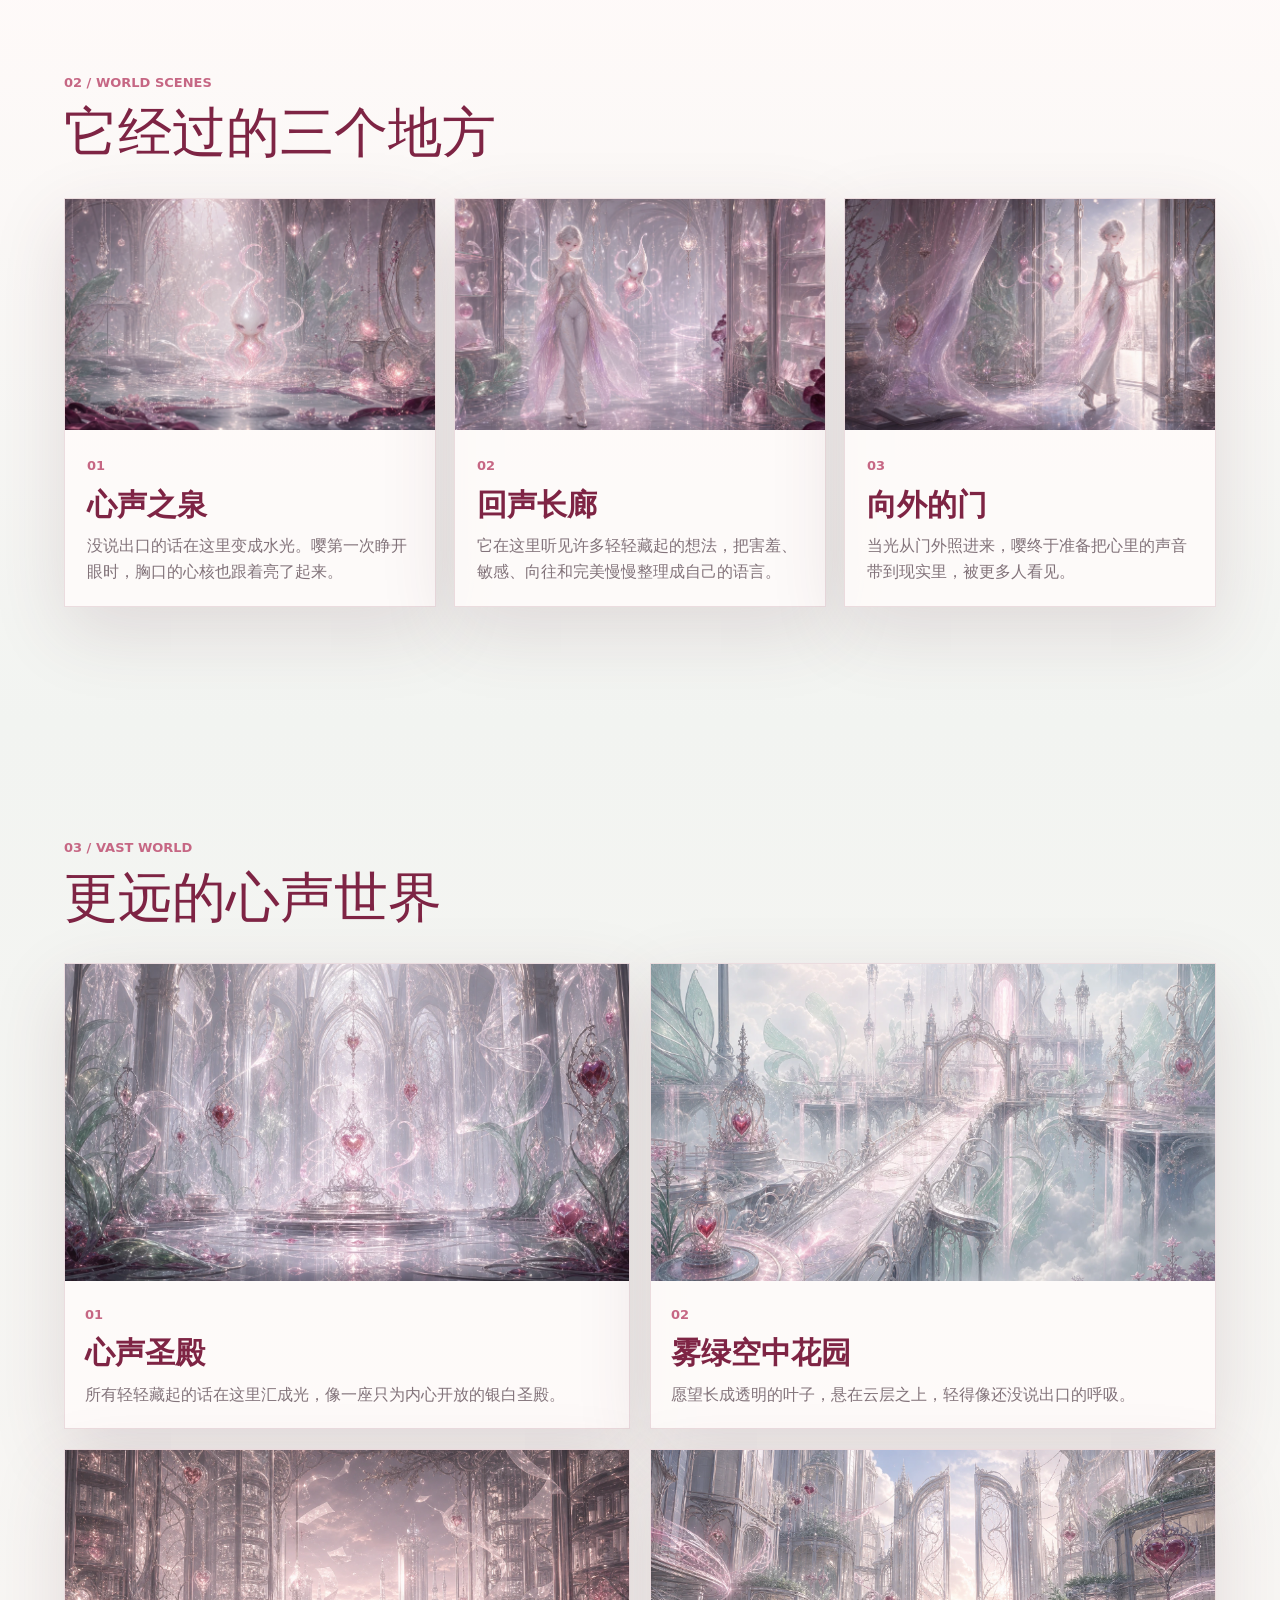
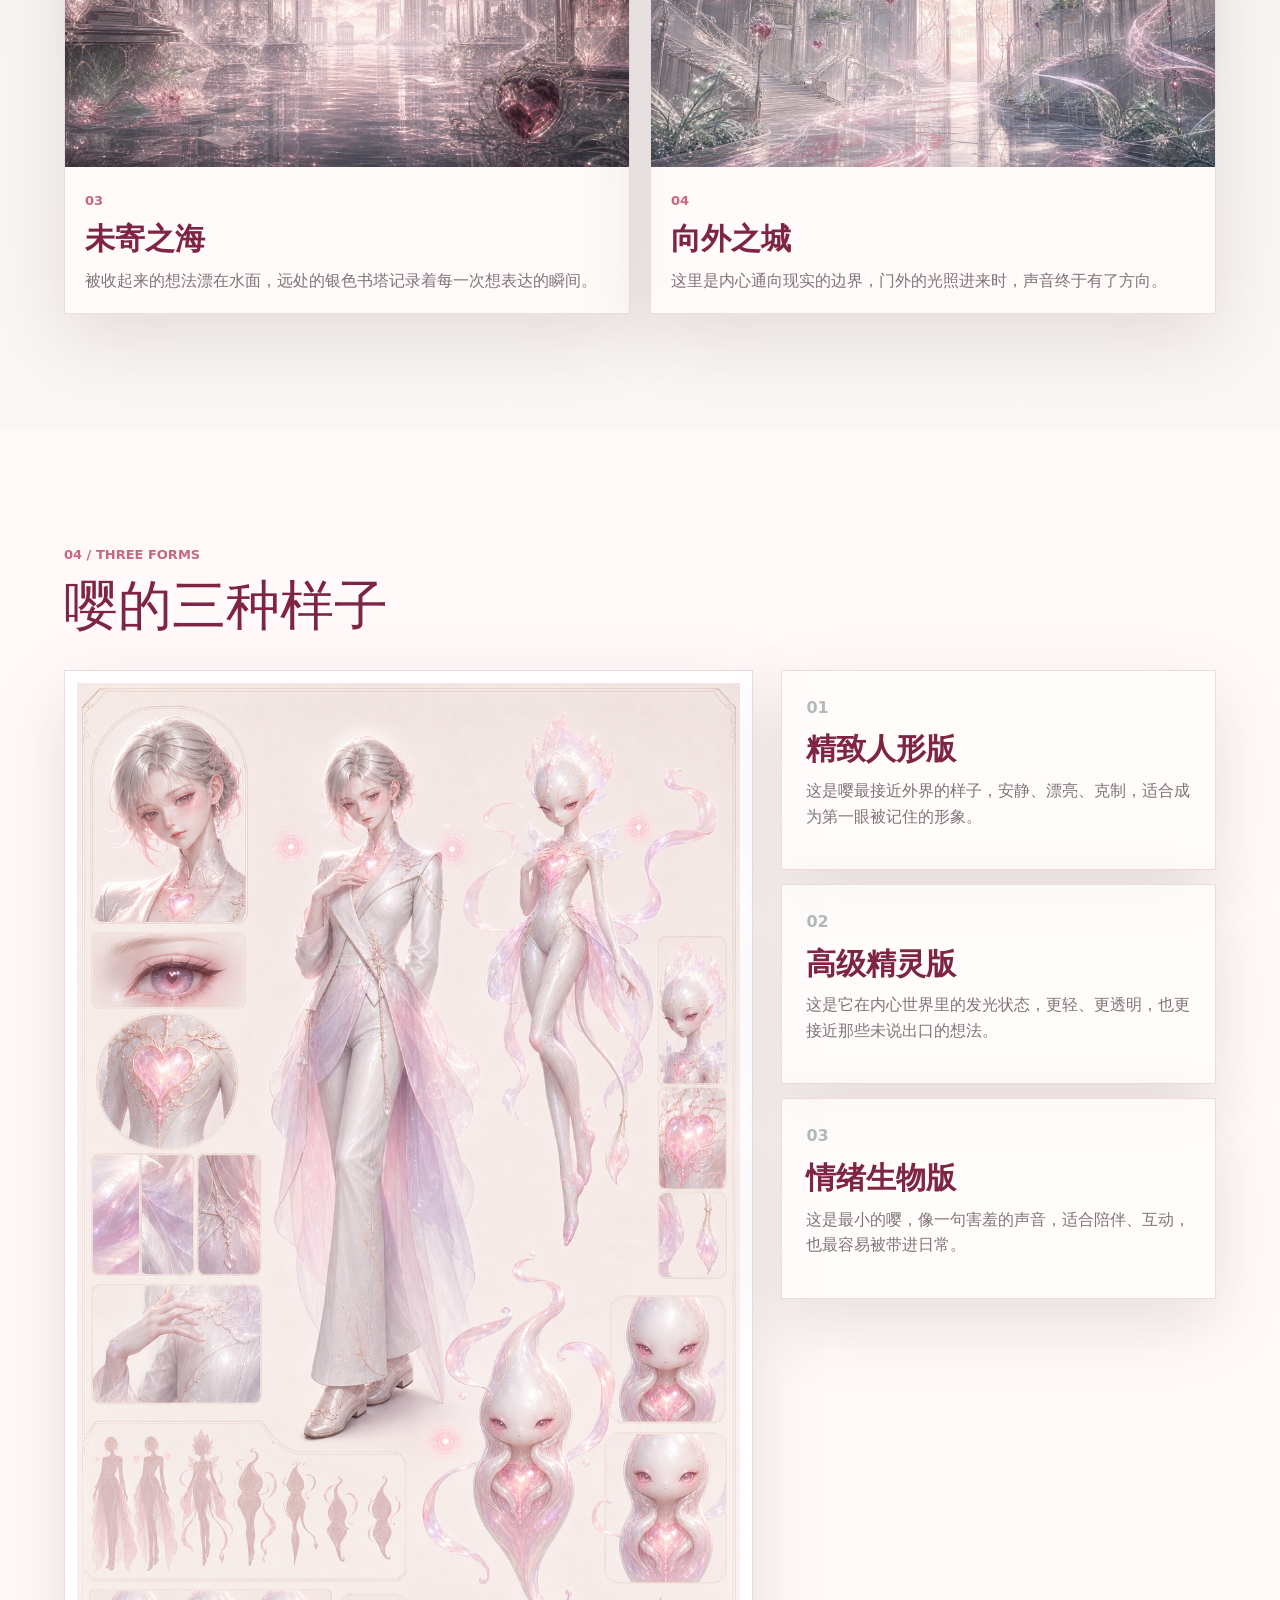
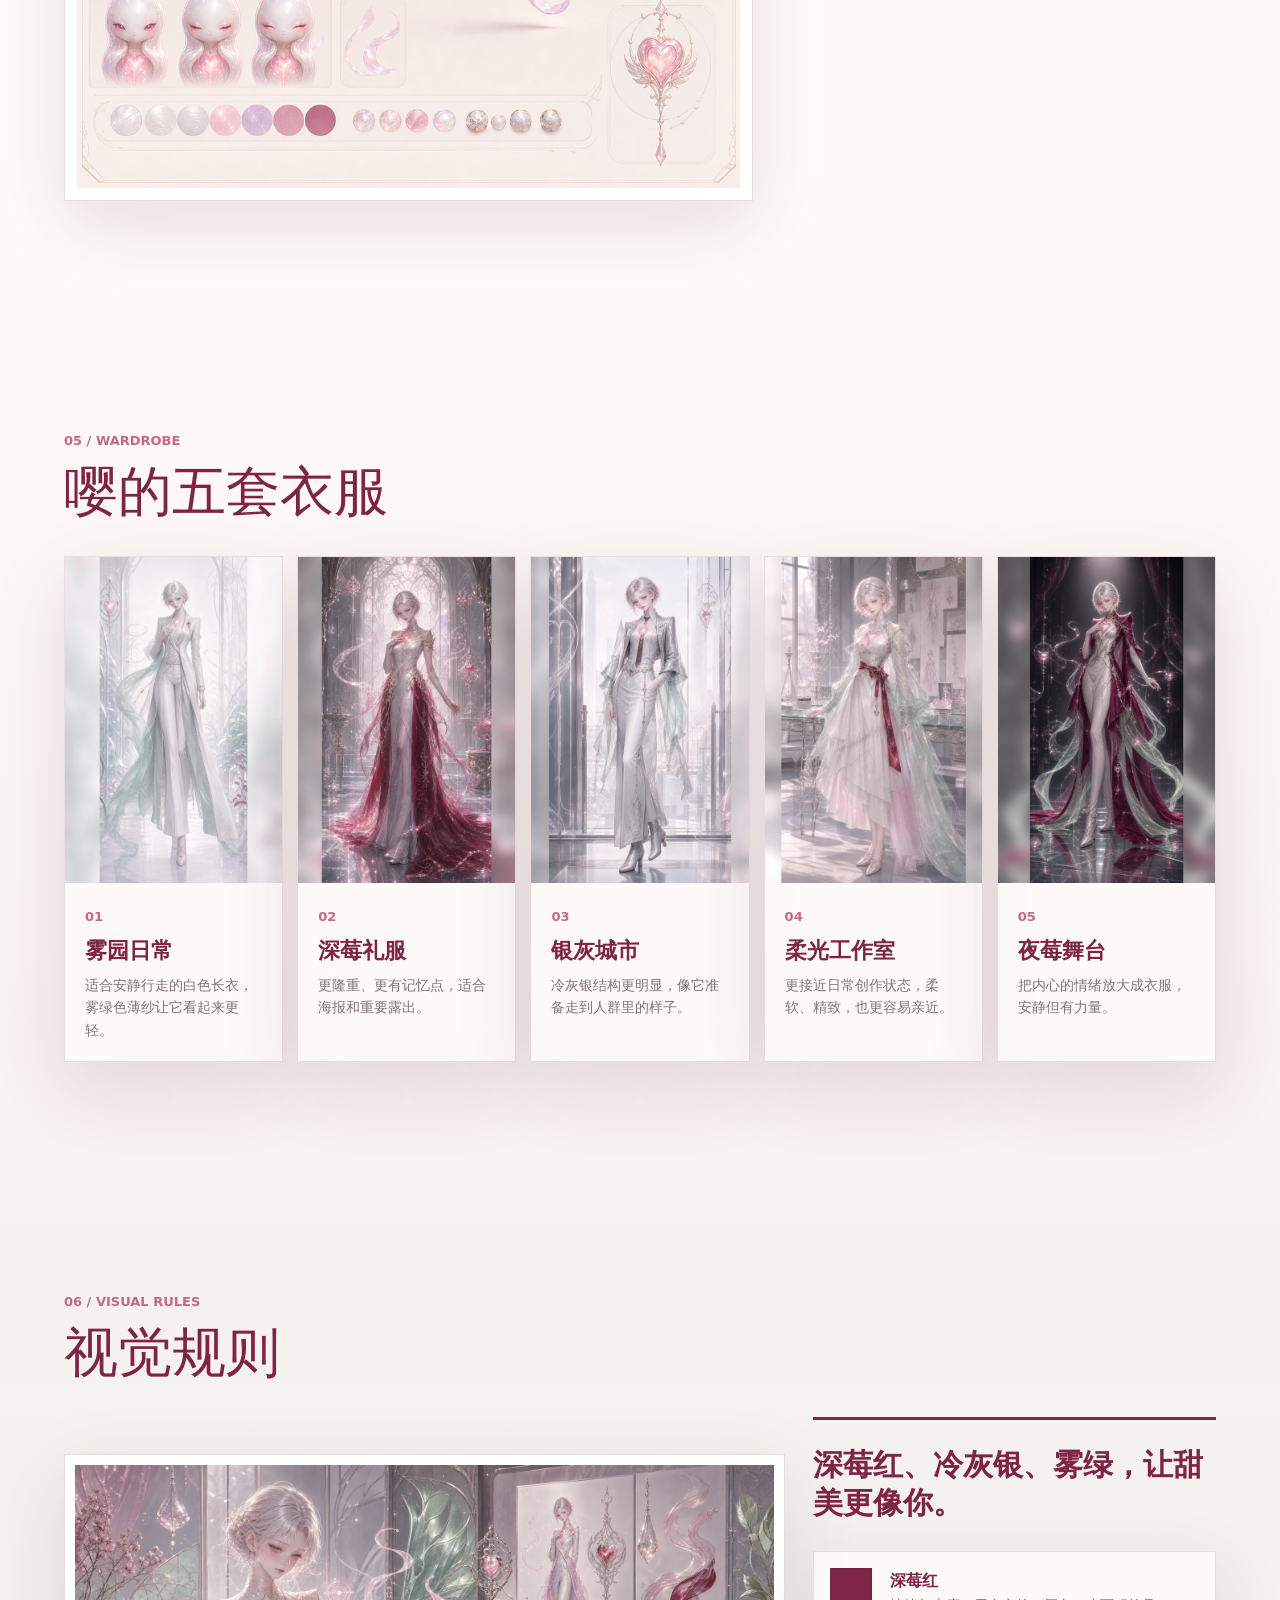
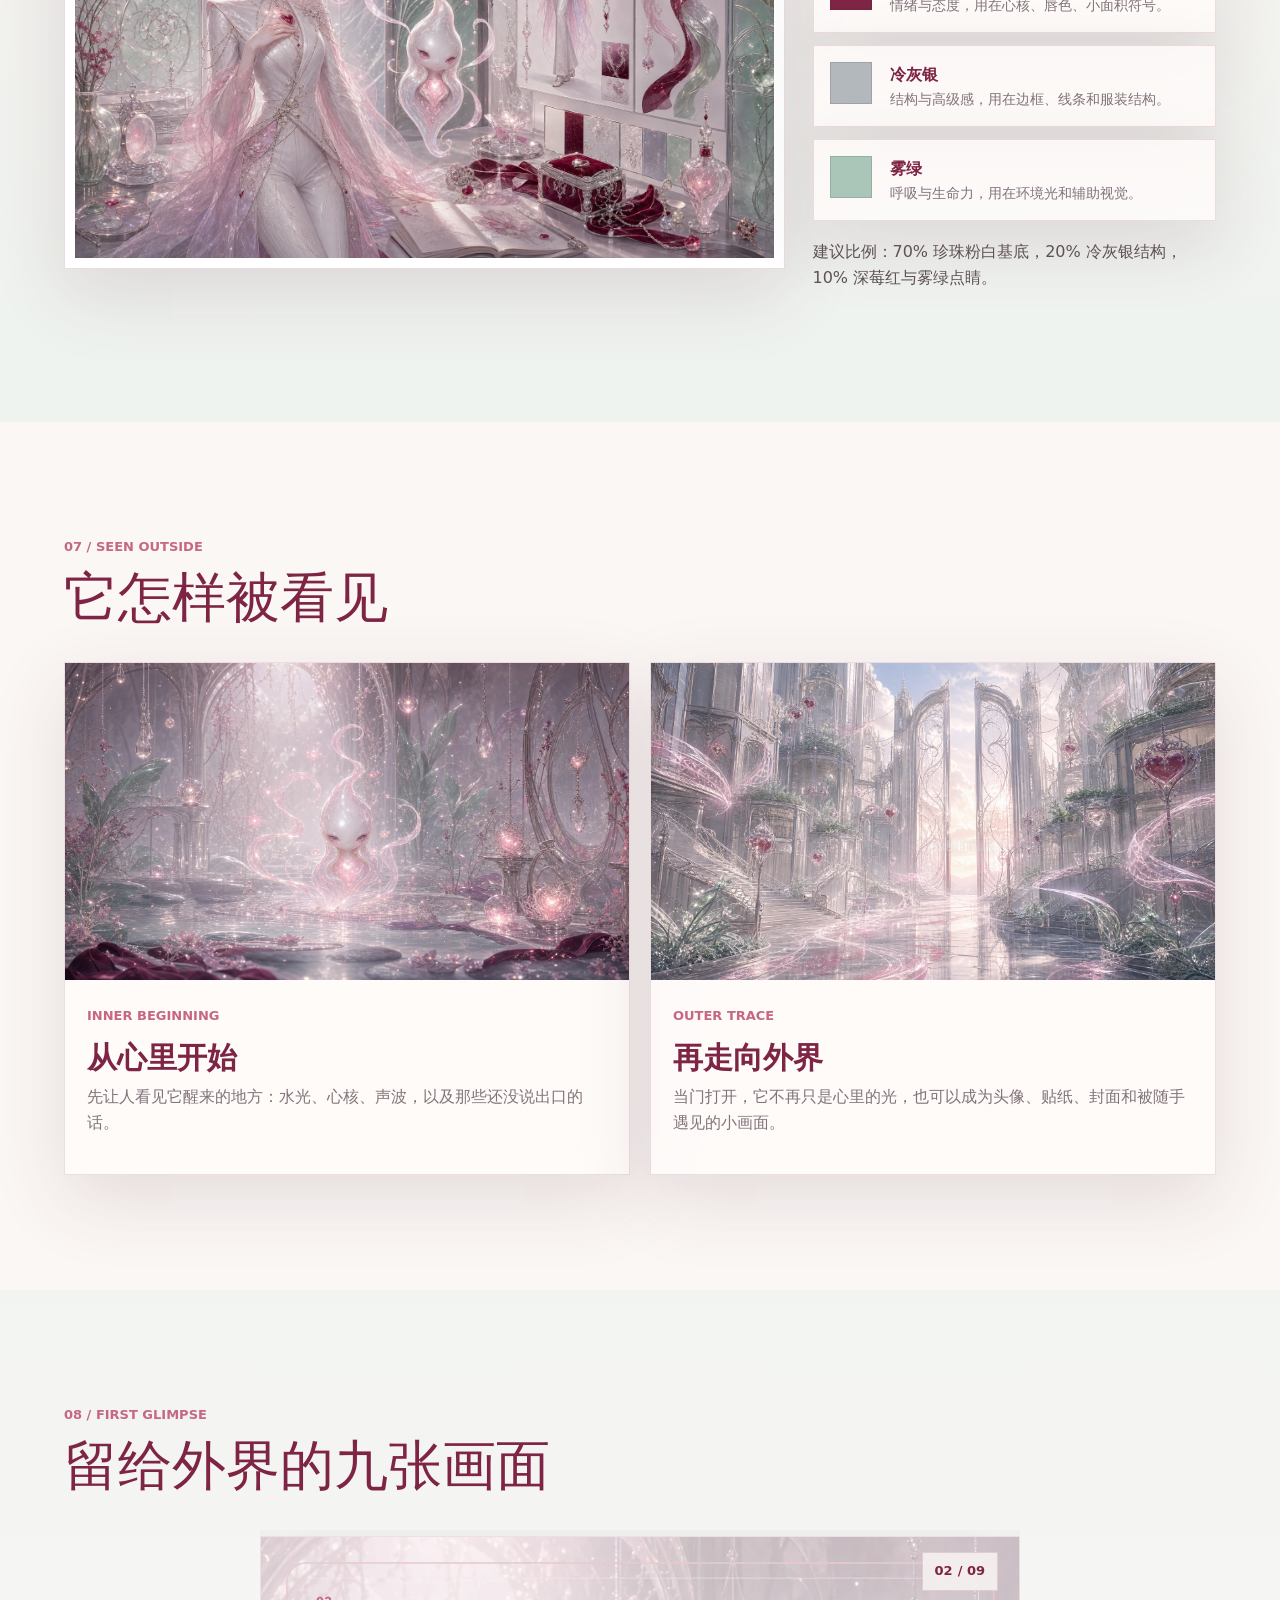
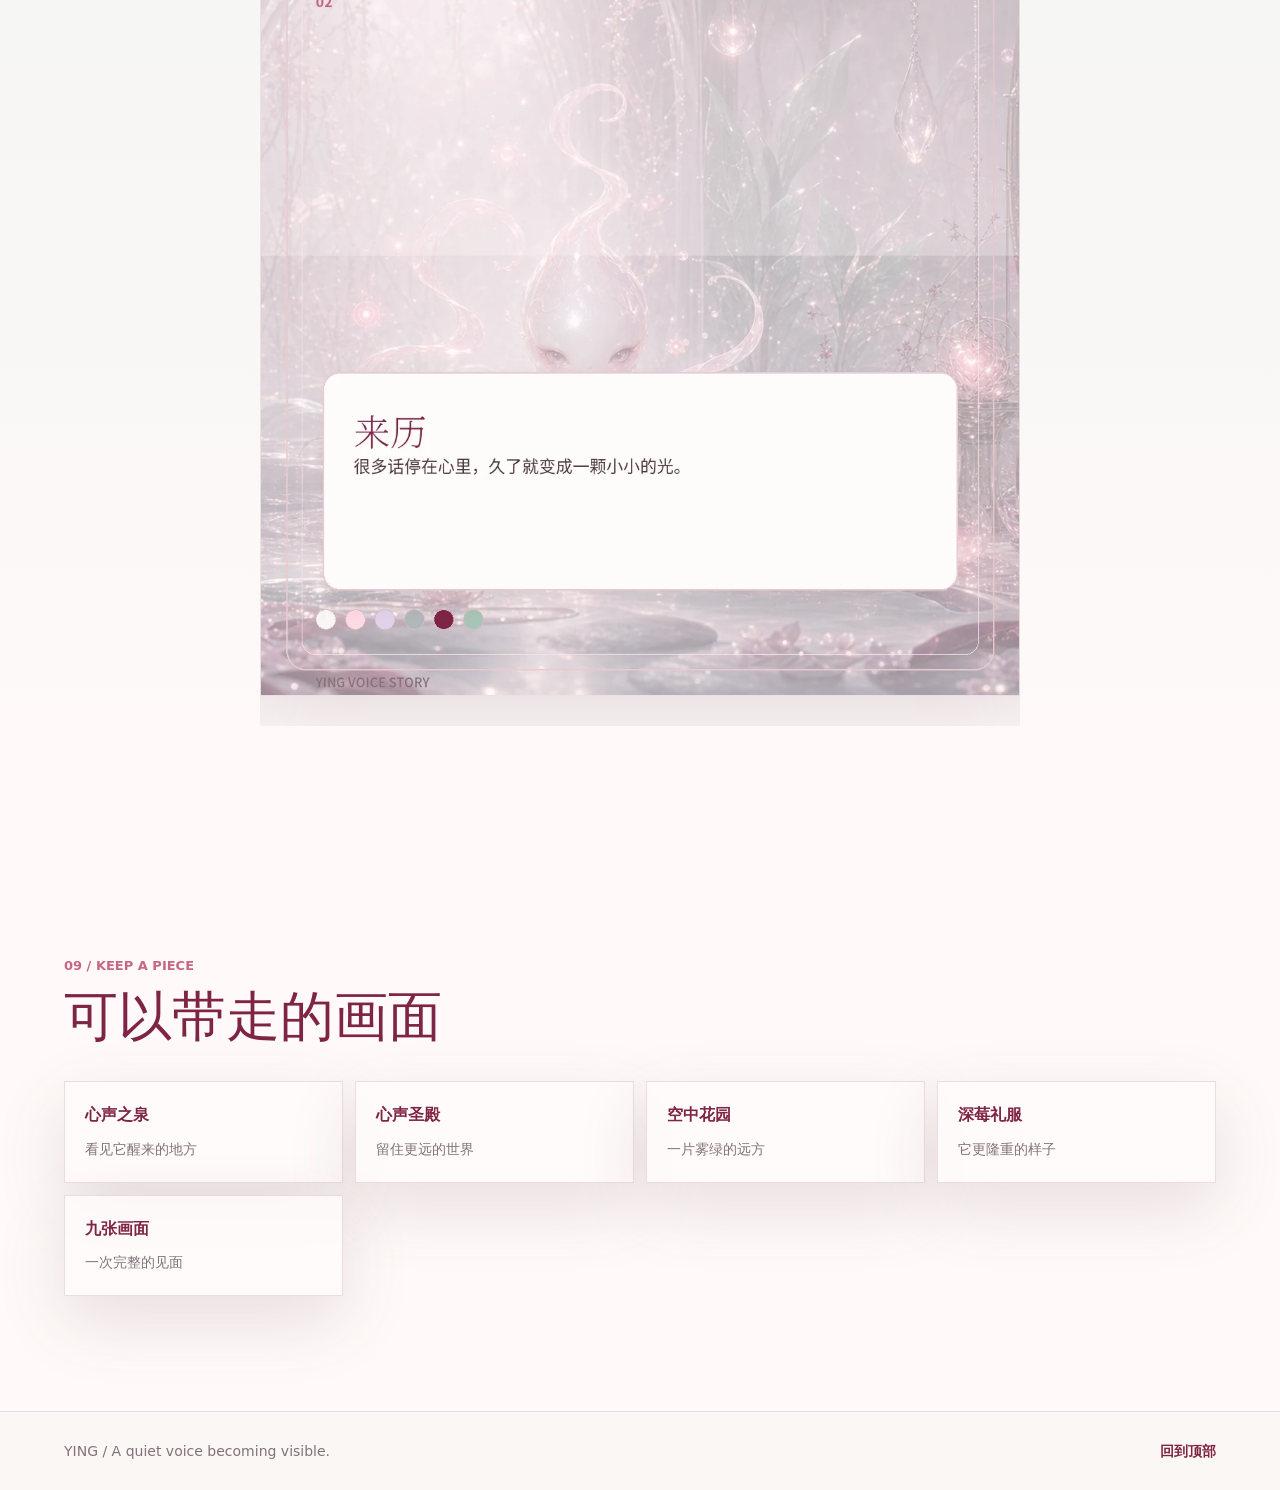
==== commit f603c164: "Tighten gallery size and speed" ====
--- a/index.html
+++ b/index.html
@@ -8,7 +8,7 @@
       name="description"
       content="嘤从没说出口的心声里醒来，带着甜美、精致、怪可爱的气质，慢慢走向外界。"
     />
-    <link rel="stylesheet" href="./styles.css?v=rotating-gallery-01" />
+    <link rel="stylesheet" href="./styles.css?v=rotating-gallery-02" />
   </head>
   <body>
     <header class="site-header" aria-label="页面导航">
@@ -384,6 +384,6 @@
       <a href="#top">回到顶部</a>
     </footer>
 
-    <script src="./scripts.js?v=rotating-gallery-01"></script>
+    <script src="./scripts.js?v=rotating-gallery-02"></script>
   </body>
 </html>
--- a/styles.css
+++ b/styles.css
@@ -647,7 +647,7 @@
 
 .post-slider {
   position: relative;
-  width: min(1020px, 100%);
+  width: min(760px, 100%);
   margin: 0 auto;
 }
 
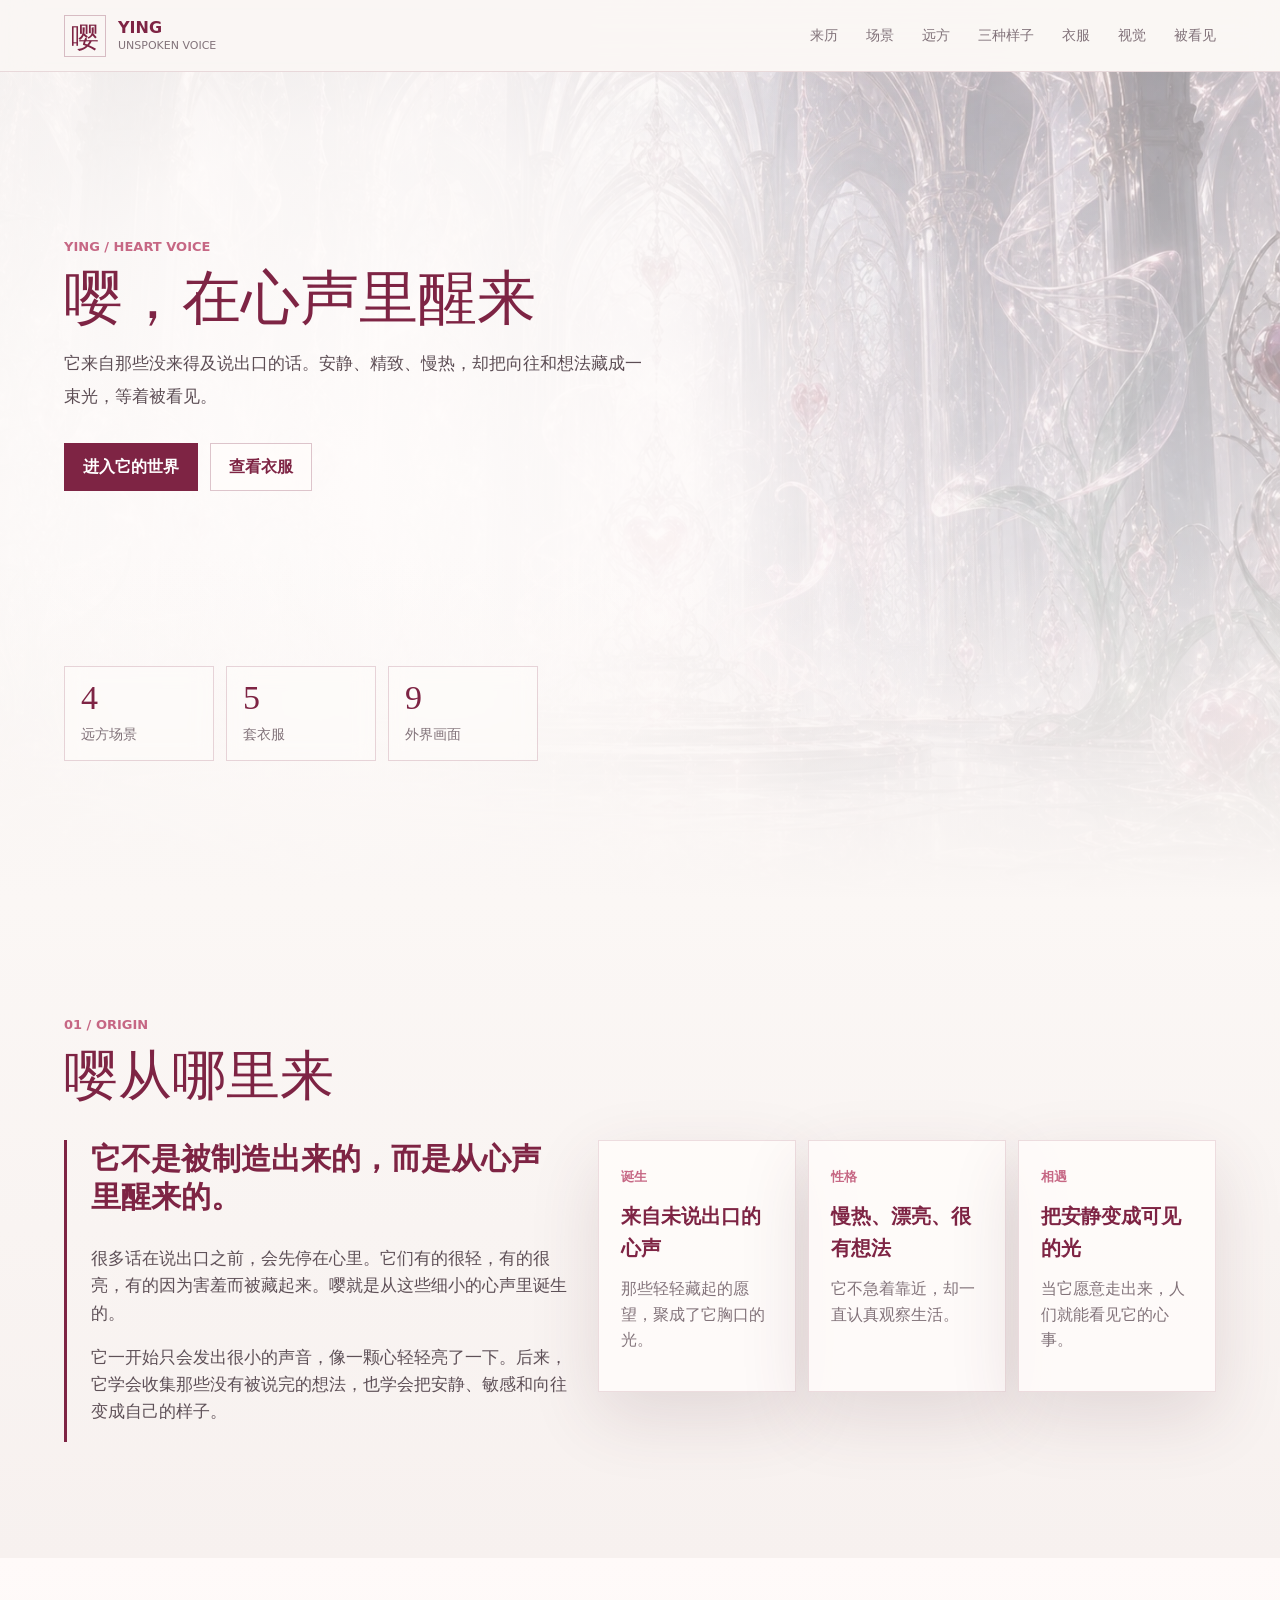
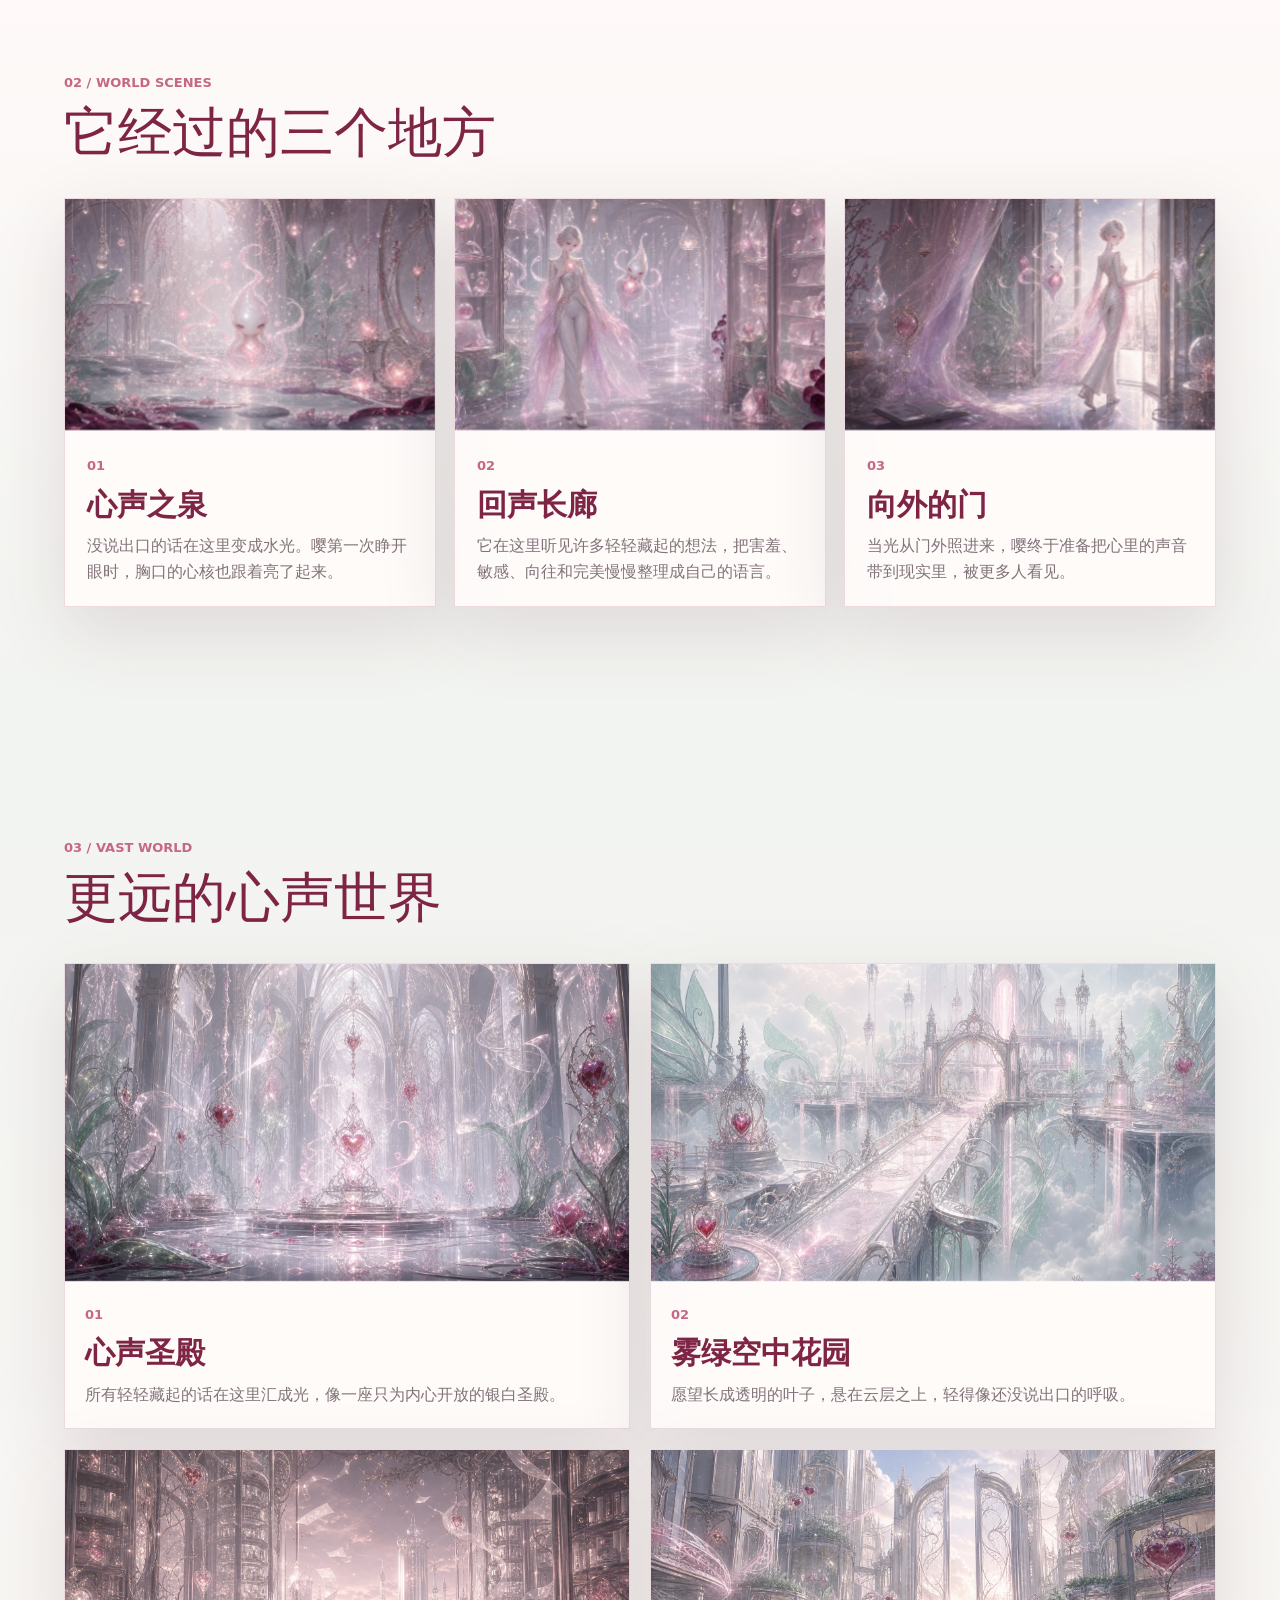
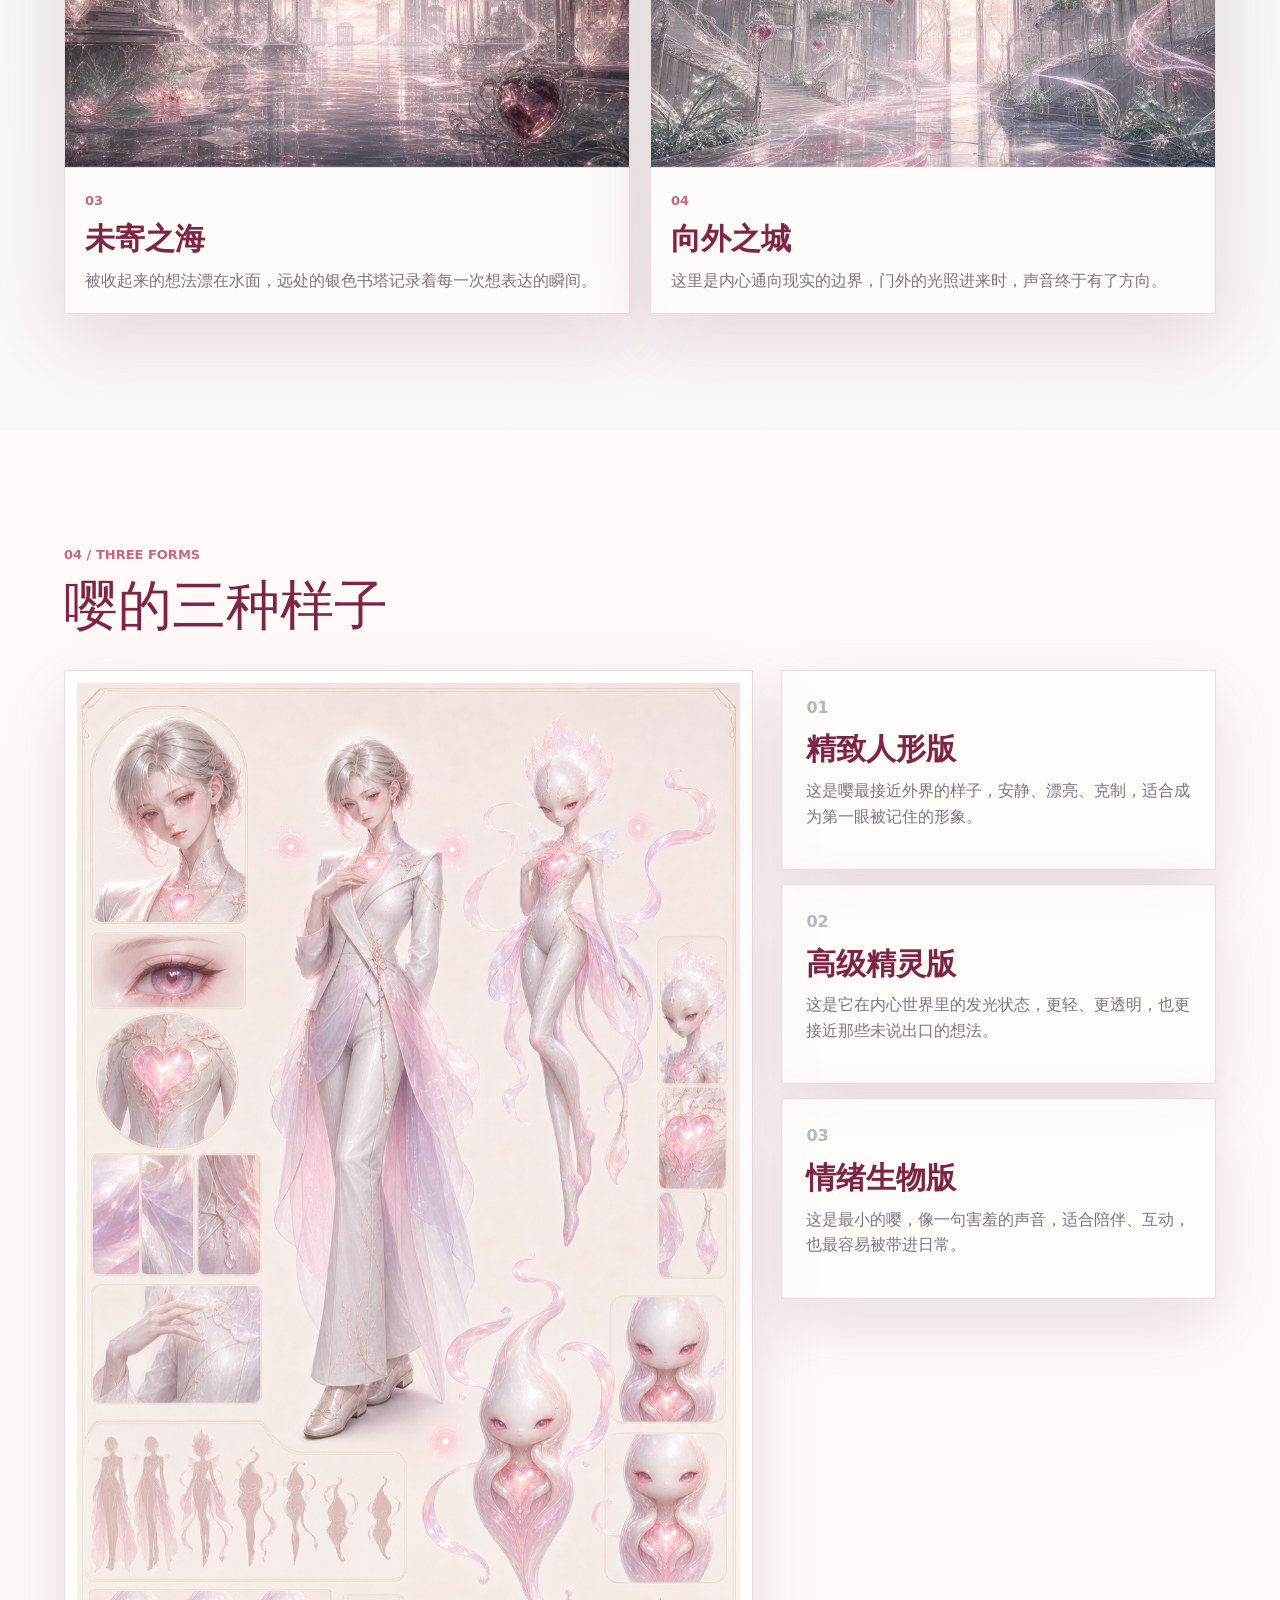
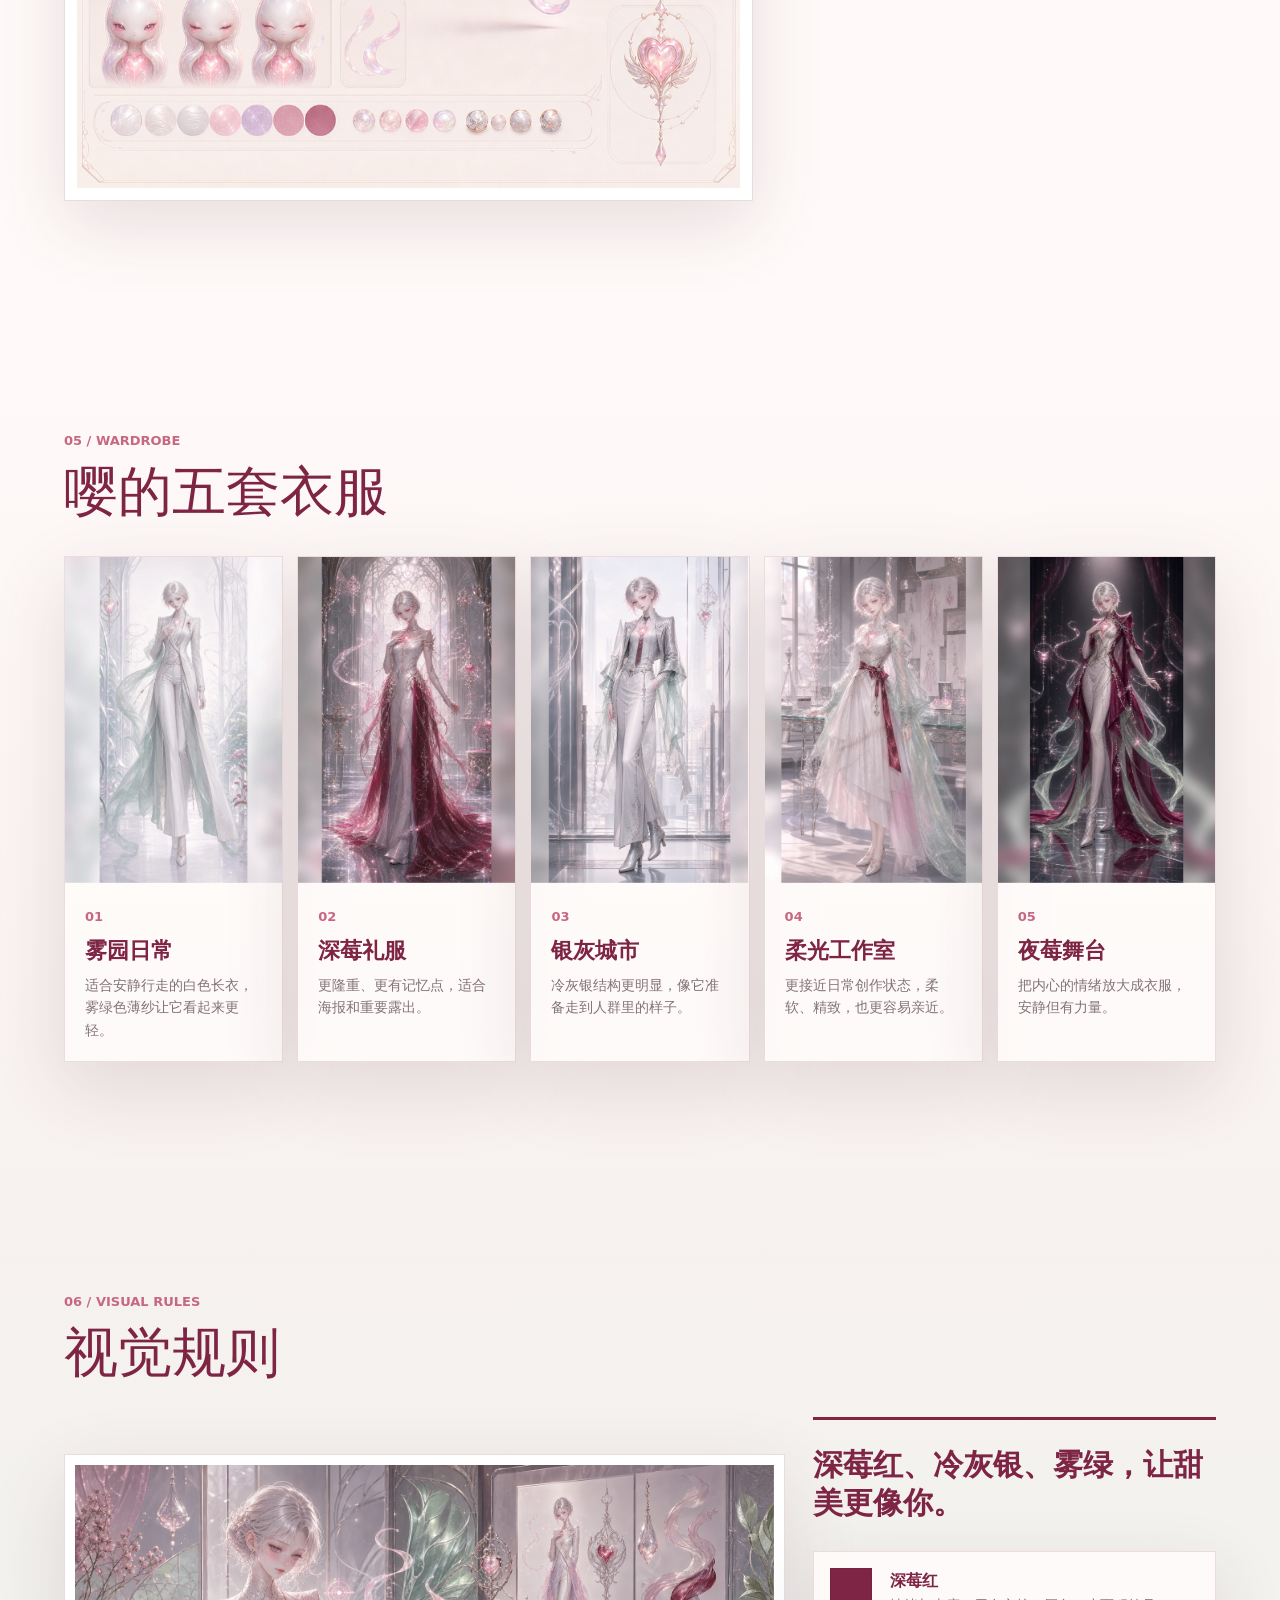
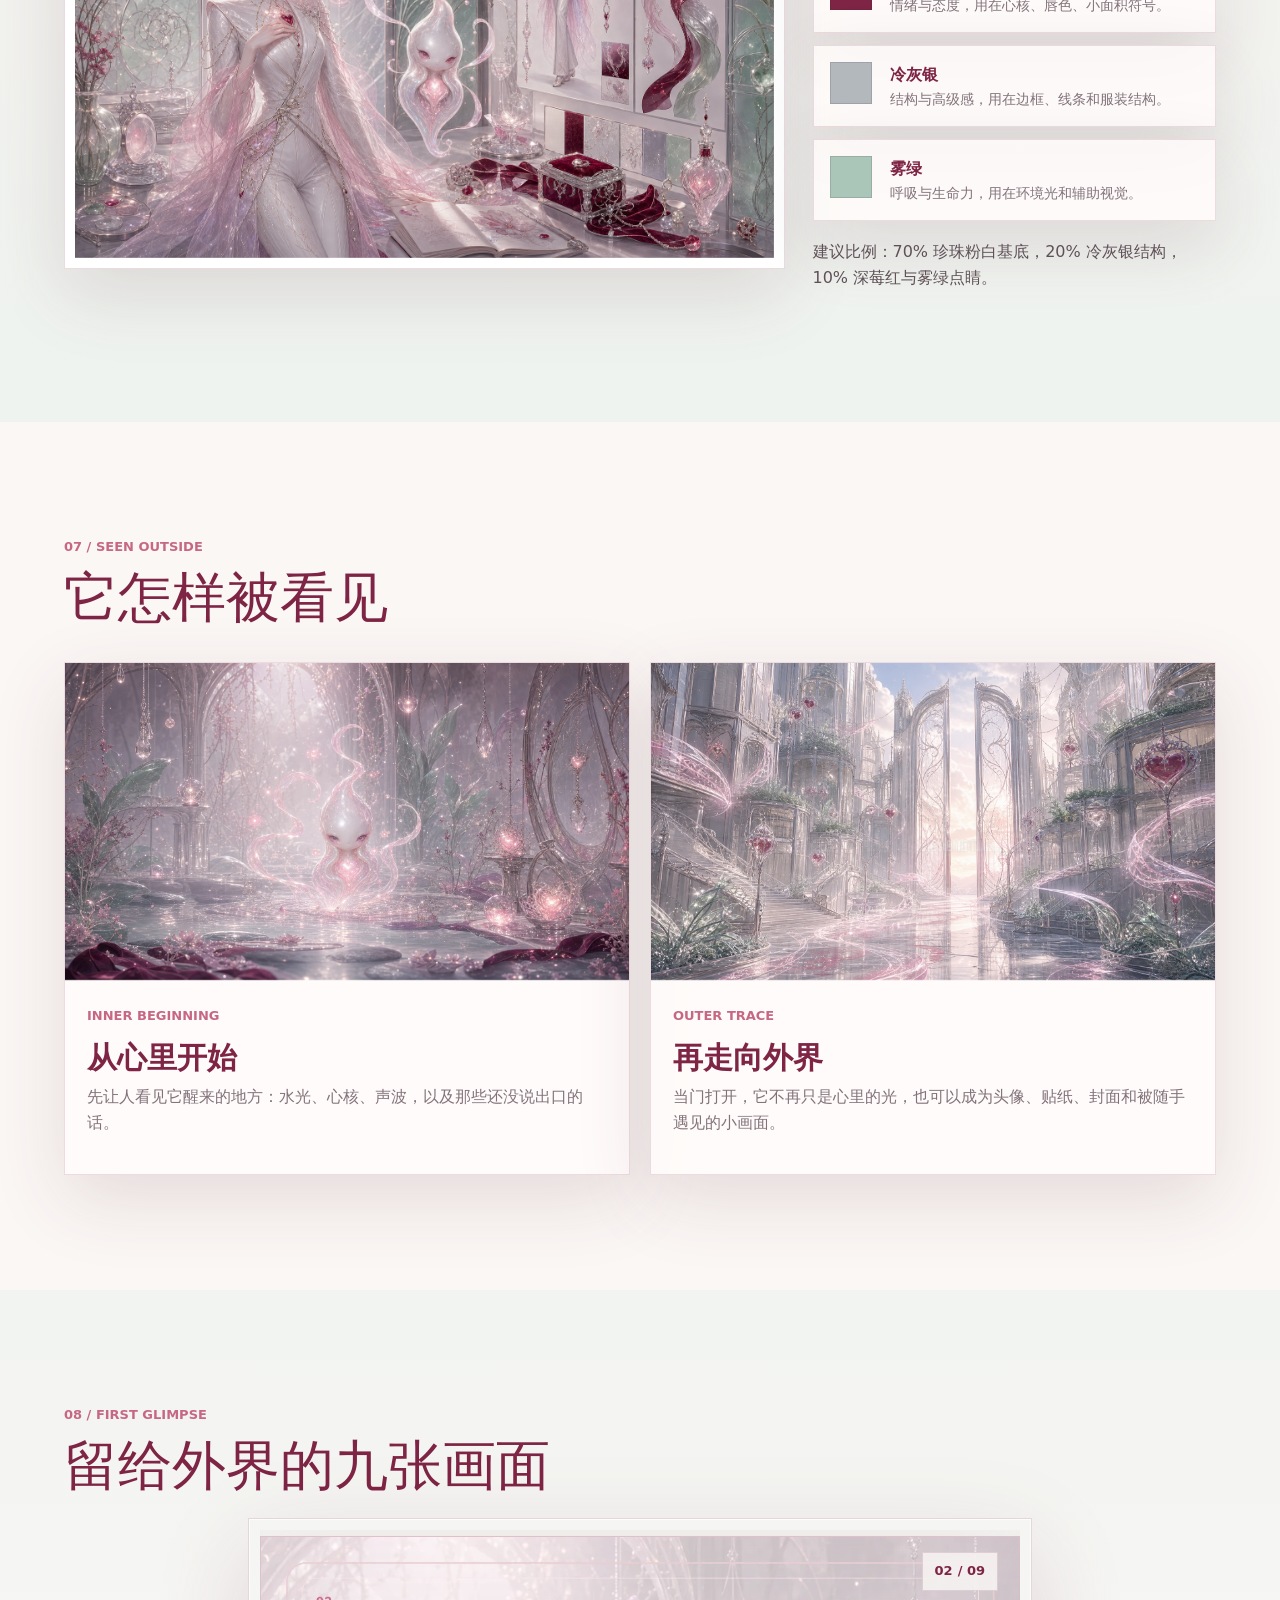
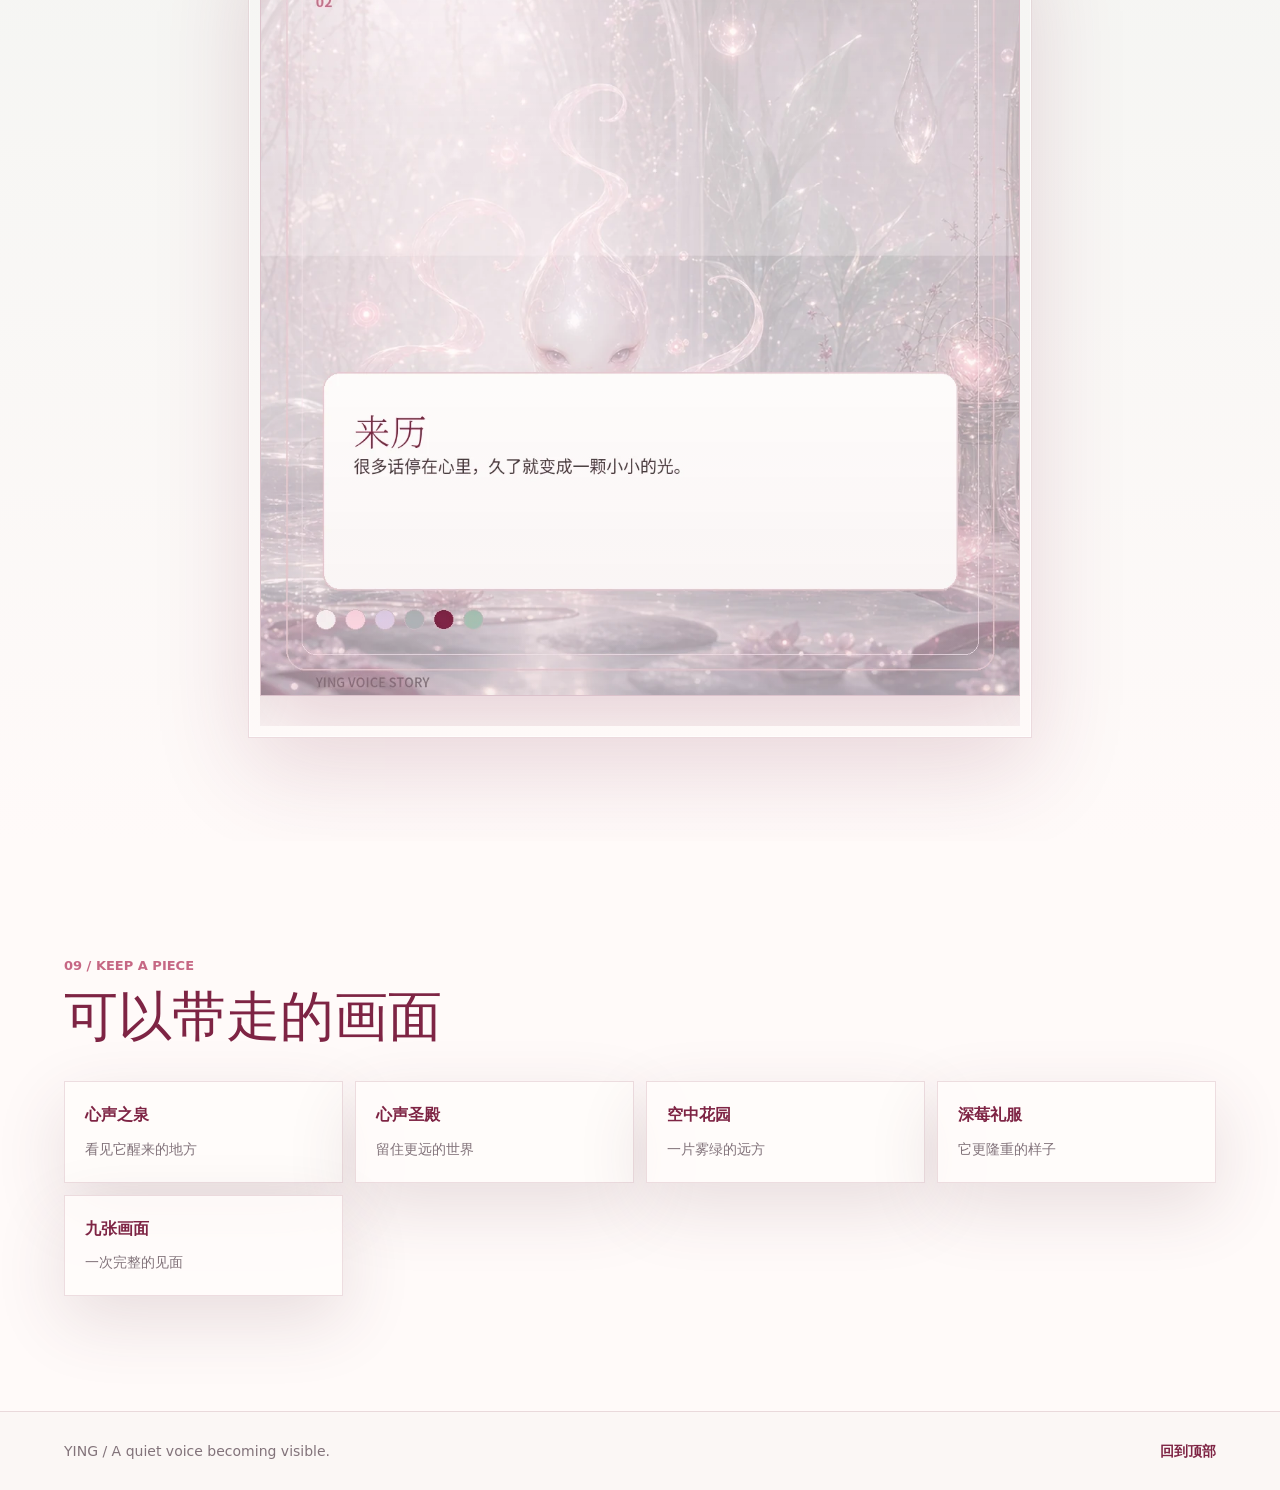
==== commit 343f1f03: "Add soft motion effects" ====
--- a/index.html
+++ b/index.html
@@ -8,7 +8,7 @@
       name="description"
       content="嘤从没说出口的心声里醒来，带着甜美、精致、怪可爱的气质，慢慢走向外界。"
     />
-    <link rel="stylesheet" href="./styles.css?v=rotating-gallery-02" />
+    <link rel="stylesheet" href="./styles.css?v=effects-01" />
   </head>
   <body>
     <header class="site-header" aria-label="页面导航">
@@ -384,6 +384,6 @@
       <a href="#top">回到顶部</a>
     </footer>
 
-    <script src="./scripts.js?v=rotating-gallery-02"></script>
+    <script src="./scripts.js?v=effects-01"></script>
   </body>
 </html>
--- a/styles.css
+++ b/styles.css
@@ -30,6 +30,27 @@
   font-family: "Noto Sans SC", "Microsoft YaHei", "PingFang SC", system-ui, sans-serif;
   line-height: 1.6;
   overflow-x: hidden;
+  isolation: isolate;
+}
+
+body::before {
+  content: "";
+  position: fixed;
+  inset: 0;
+  z-index: 0;
+  background:
+    linear-gradient(115deg, rgba(255, 255, 255, 0) 12%, rgba(255, 255, 255, 0.38) 44%, rgba(255, 255, 255, 0) 72%),
+    linear-gradient(180deg, rgba(169, 198, 184, 0.08) 0%, rgba(126, 36, 68, 0.06) 100%);
+  background-size: 180% 180%, 100% 100%;
+  opacity: 0.7;
+  pointer-events: none;
+  animation: page-veil 16s ease-in-out infinite alternate;
+}
+
+main,
+.site-footer {
+  position: relative;
+  z-index: 1;
 }
 
 img {
@@ -99,11 +120,29 @@
 }
 
 .nav-links a {
+  position: relative;
   padding: 8px 0;
 }
 
+.nav-links a::after {
+  content: "";
+  position: absolute;
+  left: 0;
+  right: 0;
+  bottom: 2px;
+  height: 1px;
+  background: currentColor;
+  transform: scaleX(0);
+  transform-origin: left center;
+  transition: transform 0.28s ease;
+}
+
 .nav-links a:hover {
   color: var(--berry);
+}
+
+.nav-links a:hover::after {
+  transform: scaleX(1);
 }
 
 .section-band {
@@ -191,6 +230,8 @@
   object-fit: cover;
   object-position: center center;
   filter: saturate(0.92) contrast(0.96);
+  transform: scale(1.02);
+  animation: hero-drift 18s ease-in-out infinite alternate;
 }
 
 .hero-media::after {
@@ -237,6 +278,7 @@
 
 .button,
 .copy-button {
+  position: relative;
   display: inline-flex;
   min-height: 44px;
   align-items: center;
@@ -246,12 +288,28 @@
   font: inherit;
   font-weight: 700;
   cursor: pointer;
+  overflow: hidden;
   transition: transform 0.2s ease, border-color 0.2s ease, background 0.2s ease;
+}
+
+.button::after,
+.copy-button::after {
+  content: "";
+  position: absolute;
+  inset: 0;
+  background: linear-gradient(105deg, rgba(255, 255, 255, 0) 20%, rgba(255, 255, 255, 0.34) 50%, rgba(255, 255, 255, 0) 78%);
+  transform: translateX(-120%);
+  transition: transform 0.55s ease;
 }
 
 .button:hover,
 .copy-button:hover {
   transform: translateY(-1px);
+}
+
+.button:hover::after,
+.copy-button:hover::after {
+  transform: translateX(120%);
 }
 
 .button.primary,
@@ -401,10 +459,54 @@
   box-shadow: var(--shadow);
 }
 
+.world-grid article,
+.grand-grid article,
+.outfit-grid article,
+.web-image-grid article,
+.principle-grid article,
+.form-list article,
+.palette-list > div,
+.download-grid a {
+  transition: transform 0.32s ease, border-color 0.32s ease, box-shadow 0.32s ease;
+}
+
+.world-grid article:hover,
+.grand-grid article:hover,
+.outfit-grid article:hover,
+.web-image-grid article:hover,
+.principle-grid article:hover,
+.form-list article:hover,
+.palette-list > div:hover,
+.download-grid a:hover {
+  transform: translateY(-4px);
+  border-color: rgba(126, 36, 68, 0.26);
+  box-shadow: 0 30px 86px rgba(92, 52, 67, 0.18);
+}
+
 .world-grid img {
   width: 100%;
   aspect-ratio: 16 / 10;
   object-fit: cover;
+}
+
+.world-grid img,
+.grand-grid img,
+.outfit-grid img,
+.showcase-image img,
+.visual-layout img,
+.web-image-grid img {
+  transition: transform 0.9s ease, filter 0.9s ease;
+  will-change: transform;
+}
+
+.world-grid article:hover img,
+.grand-grid article:hover img,
+.outfit-grid article:hover img,
+.showcase-image:hover img,
+.visual-layout figure:hover img,
+.web-image-grid article:hover img {
+  transform: scale(1.035);
+  filter: saturate(1.03) contrast(1.02);
 }
 
 .world-grid div {
@@ -513,6 +615,7 @@
   background: #fff;
   padding: 12px;
   box-shadow: var(--shadow);
+  overflow: hidden;
 }
 
 .showcase-image img {
@@ -557,6 +660,7 @@
   background: #fff;
   padding: 10px;
   box-shadow: var(--shadow);
+  overflow: hidden;
 }
 
 .visual-layout img {
@@ -651,11 +755,34 @@
   margin: 0 auto;
 }
 
+.post-slider::before {
+  content: "";
+  position: absolute;
+  inset: -12px;
+  border: 1px solid rgba(126, 36, 68, 0.14);
+  box-shadow:
+    0 30px 90px rgba(126, 36, 68, 0.16),
+    0 0 0 1px rgba(255, 255, 255, 0.68) inset;
+  pointer-events: none;
+}
+
+.post-slider::after {
+  content: "";
+  position: absolute;
+  inset: 6px 0 30px;
+  z-index: 2;
+  background: linear-gradient(110deg, rgba(255, 255, 255, 0) 18%, rgba(255, 255, 255, 0.34) 45%, rgba(255, 255, 255, 0) 72%);
+  mix-blend-mode: screen;
+  pointer-events: none;
+  transform: translateX(-130%);
+  animation: gallery-sheen 4s ease-in-out infinite;
+}
+
 .gallery-counter {
   position: absolute;
   top: 22px;
   right: 22px;
-  z-index: 2;
+  z-index: 3;
   display: inline-flex;
   gap: 5px;
   align-items: center;
@@ -769,6 +896,24 @@
   transition: transform 0.24s ease, border-color 0.24s ease;
 }
 
+.post-card.social-card-img::after {
+  content: "";
+  position: absolute;
+  inset: 0;
+  background:
+    linear-gradient(180deg, rgba(255, 255, 255, 0.16) 0%, rgba(255, 255, 255, 0) 34%),
+    linear-gradient(0deg, rgba(126, 36, 68, 0.08) 0%, rgba(126, 36, 68, 0) 46%);
+  opacity: 0.55;
+  pointer-events: none;
+}
+
+.post-card.social-card-img.is-active {
+  border-color: rgba(126, 36, 68, 0.28);
+  box-shadow:
+    0 28px 76px rgba(126, 36, 68, 0.18),
+    0 0 0 1px rgba(255, 255, 255, 0.72) inset;
+}
+
 .post-card.social-card-img:hover {
   transform: translateY(-4px);
   border-color: rgba(126, 36, 68, 0.24);
@@ -831,6 +976,99 @@
   font-weight: 700;
 }
 
+.reveal-ready .reveal-item {
+  opacity: 0;
+  filter: blur(7px);
+  transform: translateY(28px);
+  transition:
+    opacity 0.86s ease,
+    filter 0.86s ease,
+    transform 0.86s cubic-bezier(0.2, 0.76, 0.25, 1);
+  transition-delay: var(--reveal-delay, 0ms);
+}
+
+.reveal-ready .reveal-item.is-visible {
+  opacity: 1;
+  filter: blur(0);
+  transform: translateY(0);
+}
+
+.gallery-counter.is-changing {
+  animation: counter-flash 0.5s ease;
+}
+
+@keyframes page-veil {
+  0% {
+    background-position: 0% 44%, center;
+  }
+
+  100% {
+    background-position: 100% 56%, center;
+  }
+}
+
+@keyframes hero-drift {
+  0% {
+    transform: scale(1.02) translate3d(0, 0, 0);
+  }
+
+  100% {
+    transform: scale(1.065) translate3d(-1.1%, -0.8%, 0);
+  }
+}
+
+@keyframes gallery-sheen {
+  0%,
+  42% {
+    transform: translateX(-130%);
+    opacity: 0;
+  }
+
+  58% {
+    opacity: 0.72;
+  }
+
+  86%,
+  100% {
+    transform: translateX(130%);
+    opacity: 0;
+  }
+}
+
+@keyframes counter-flash {
+  0% {
+    transform: translateY(0);
+    background: rgba(255, 252, 251, 0.72);
+  }
+
+  45% {
+    transform: translateY(-2px);
+    background: rgba(255, 255, 255, 0.9);
+  }
+
+  100% {
+    transform: translateY(0);
+    background: rgba(255, 252, 251, 0.72);
+  }
+}
+
+@media (prefers-reduced-motion: reduce) {
+  *,
+  *::before,
+  *::after {
+    animation-duration: 0.01ms !important;
+    animation-iteration-count: 1 !important;
+    scroll-behavior: auto !important;
+    transition-duration: 0.01ms !important;
+  }
+
+  .reveal-ready .reveal-item {
+    opacity: 1;
+    filter: none;
+    transform: none;
+  }
+}
+
 @media (max-width: 980px) {
   .site-header {
     align-items: flex-start;
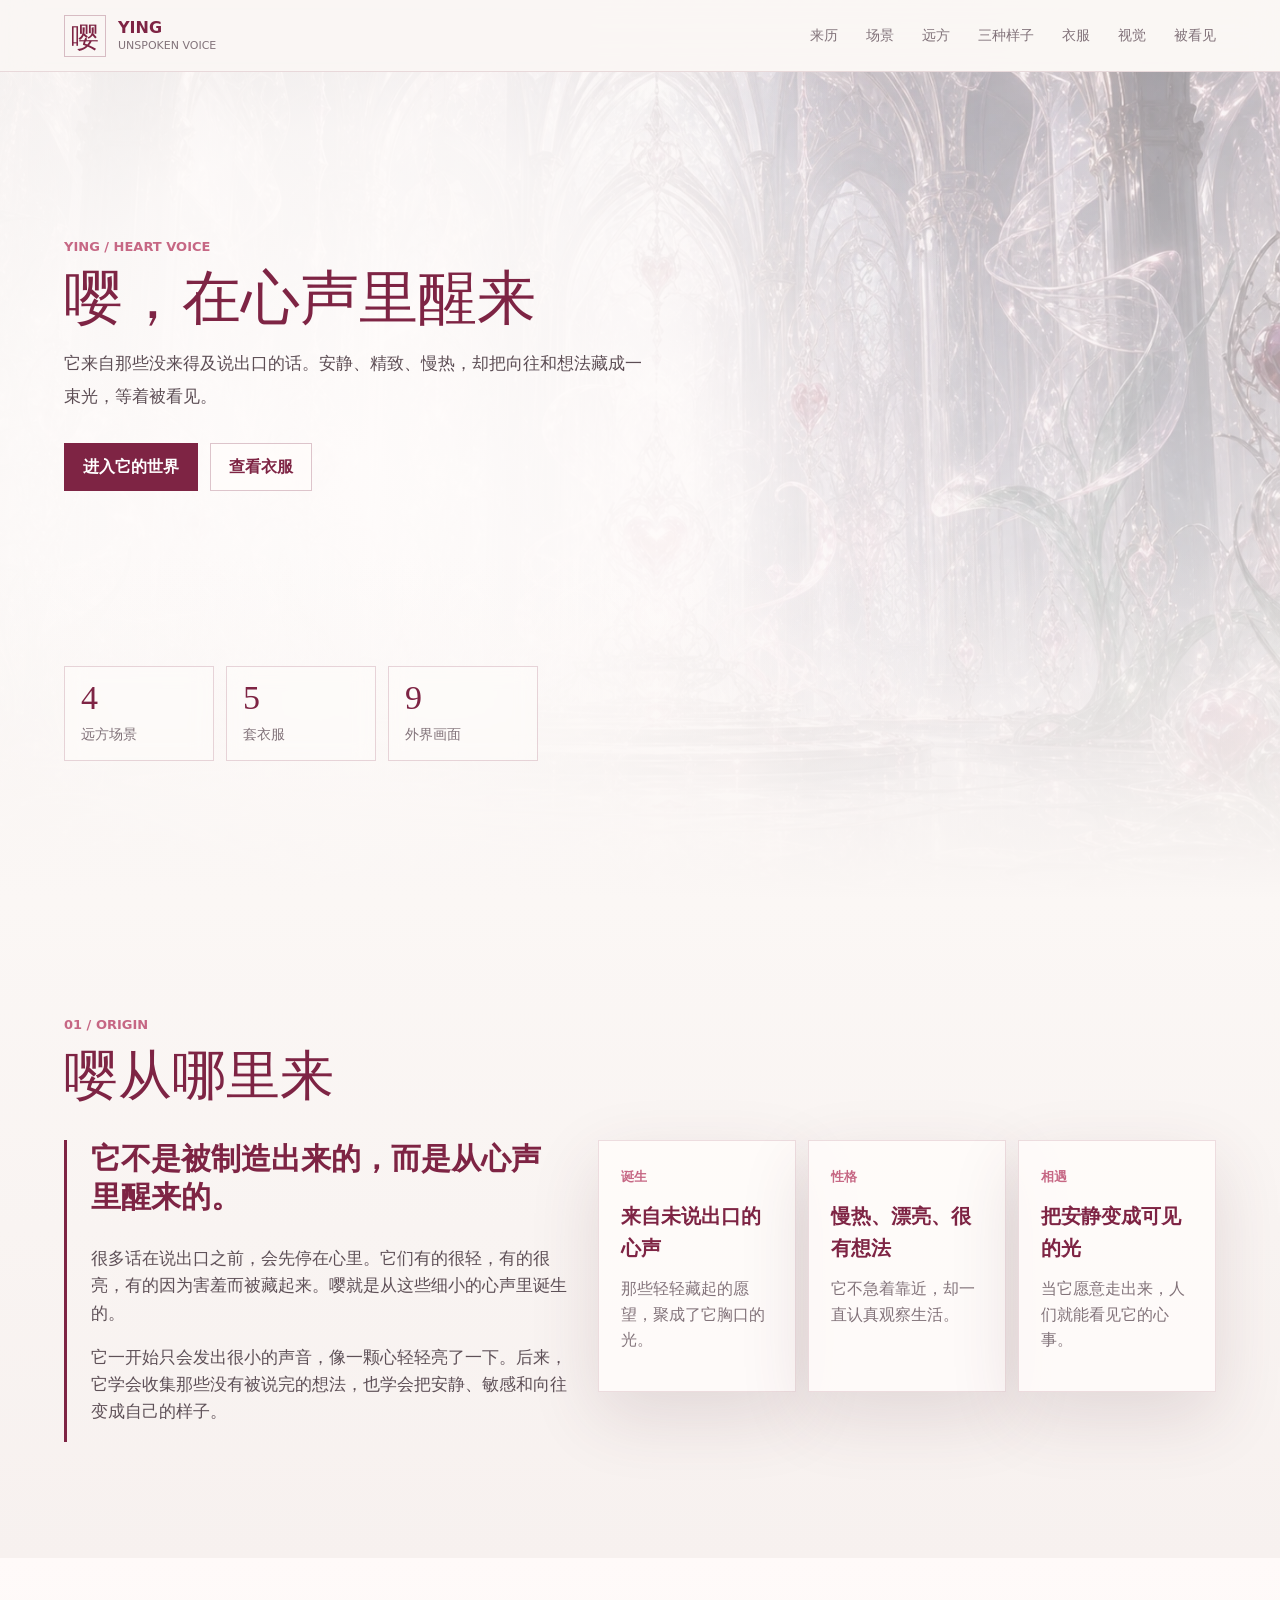
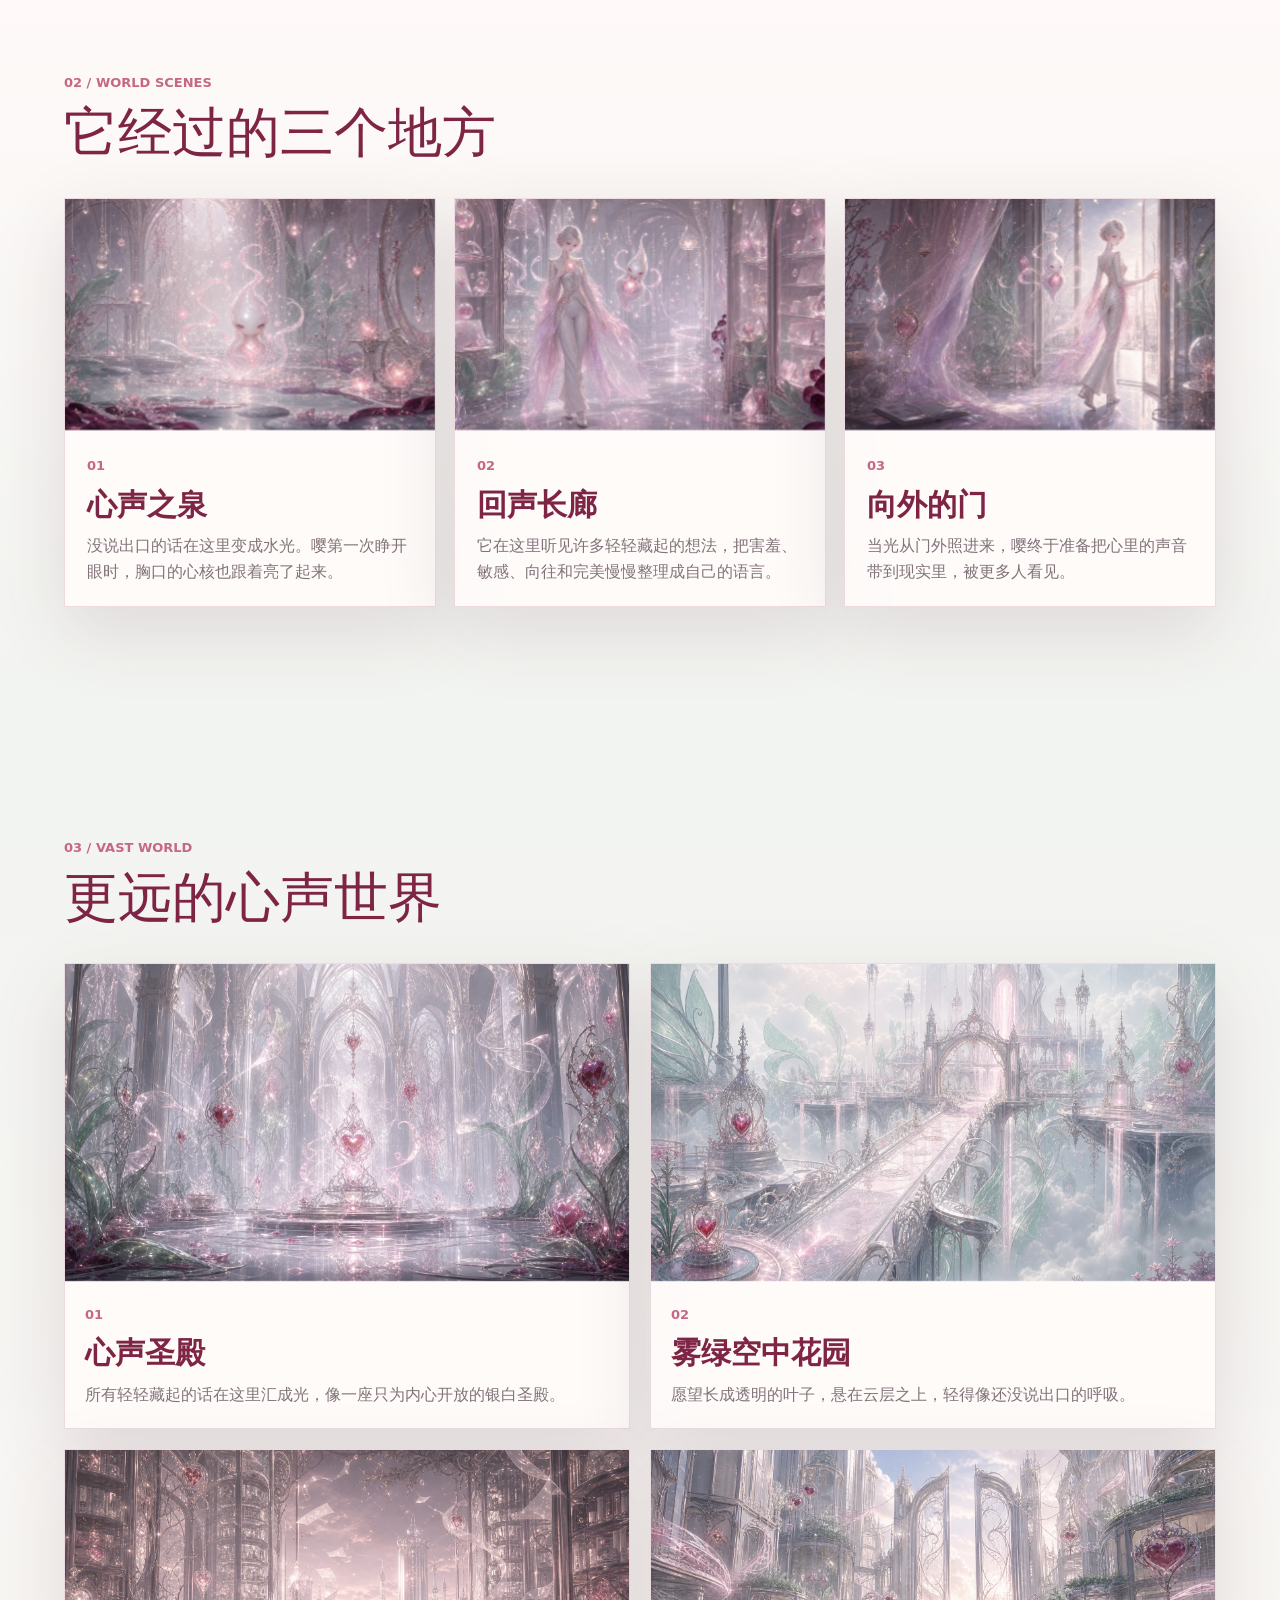
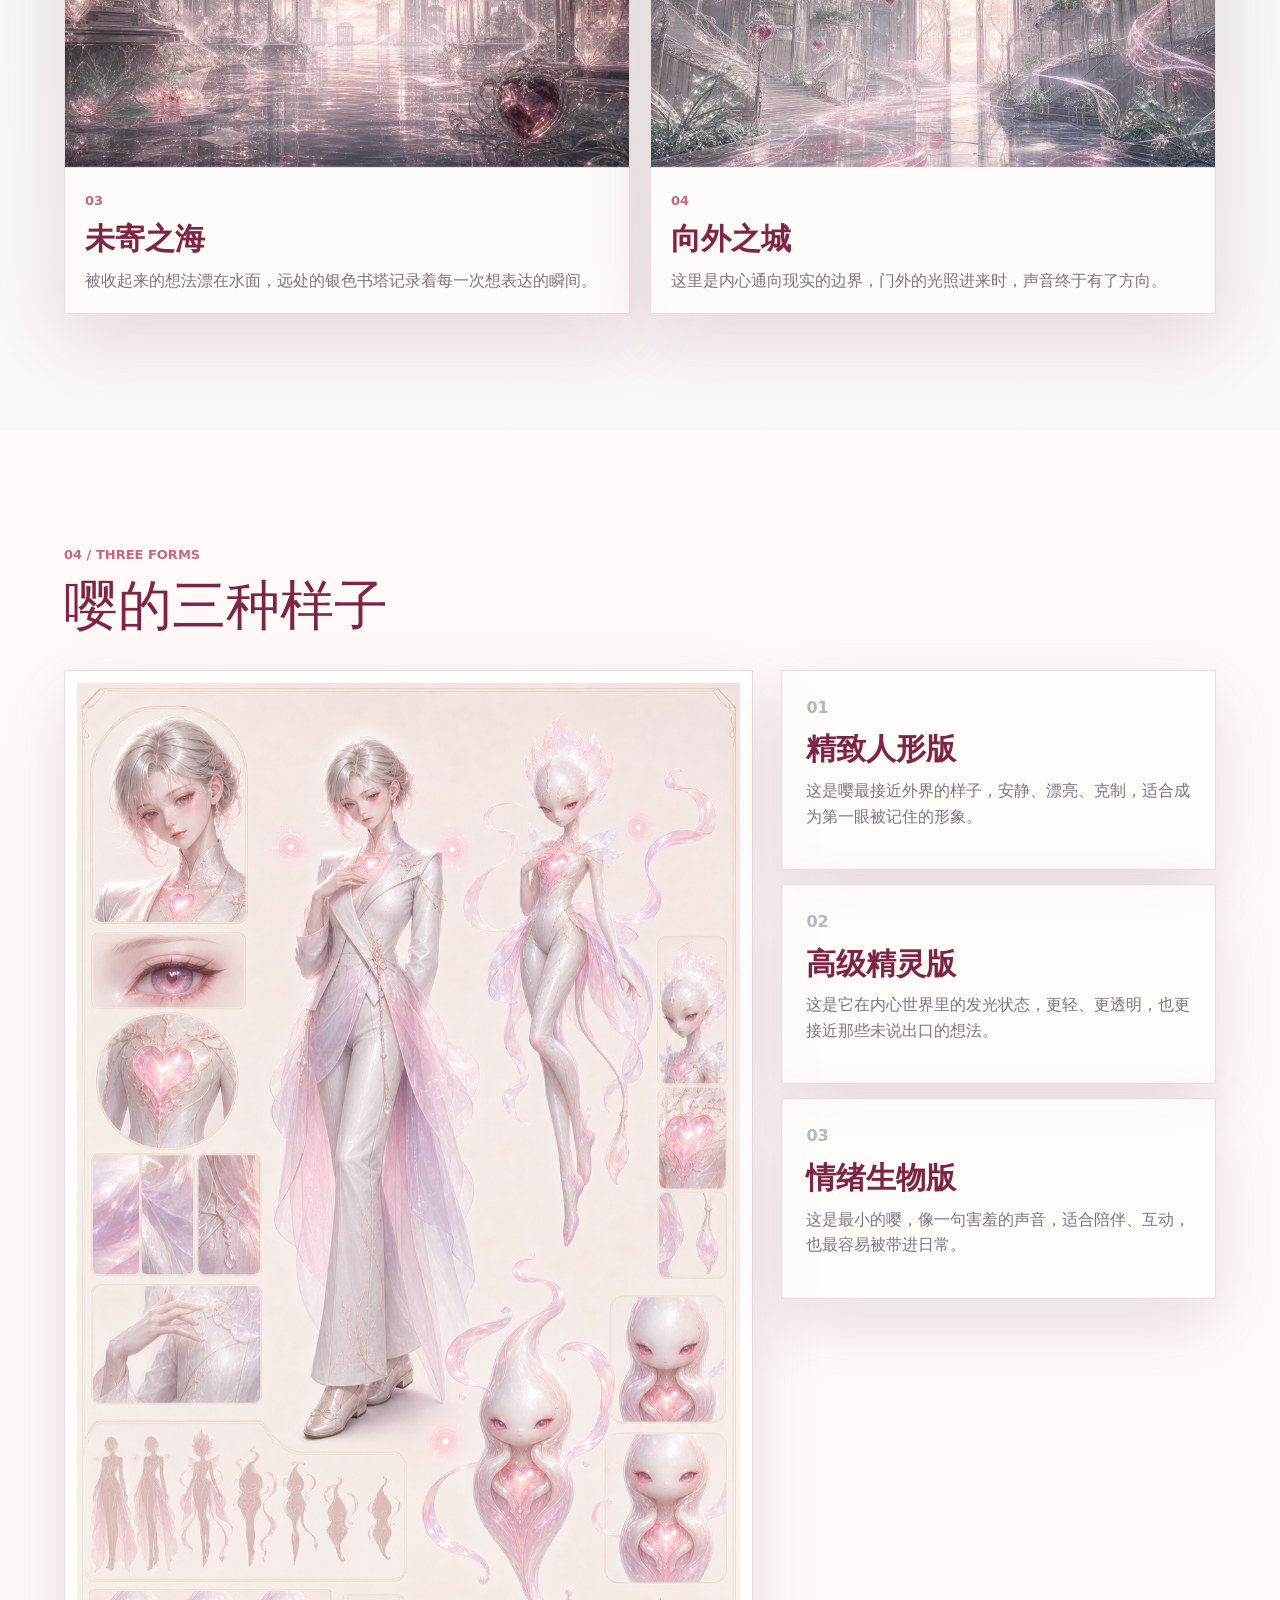
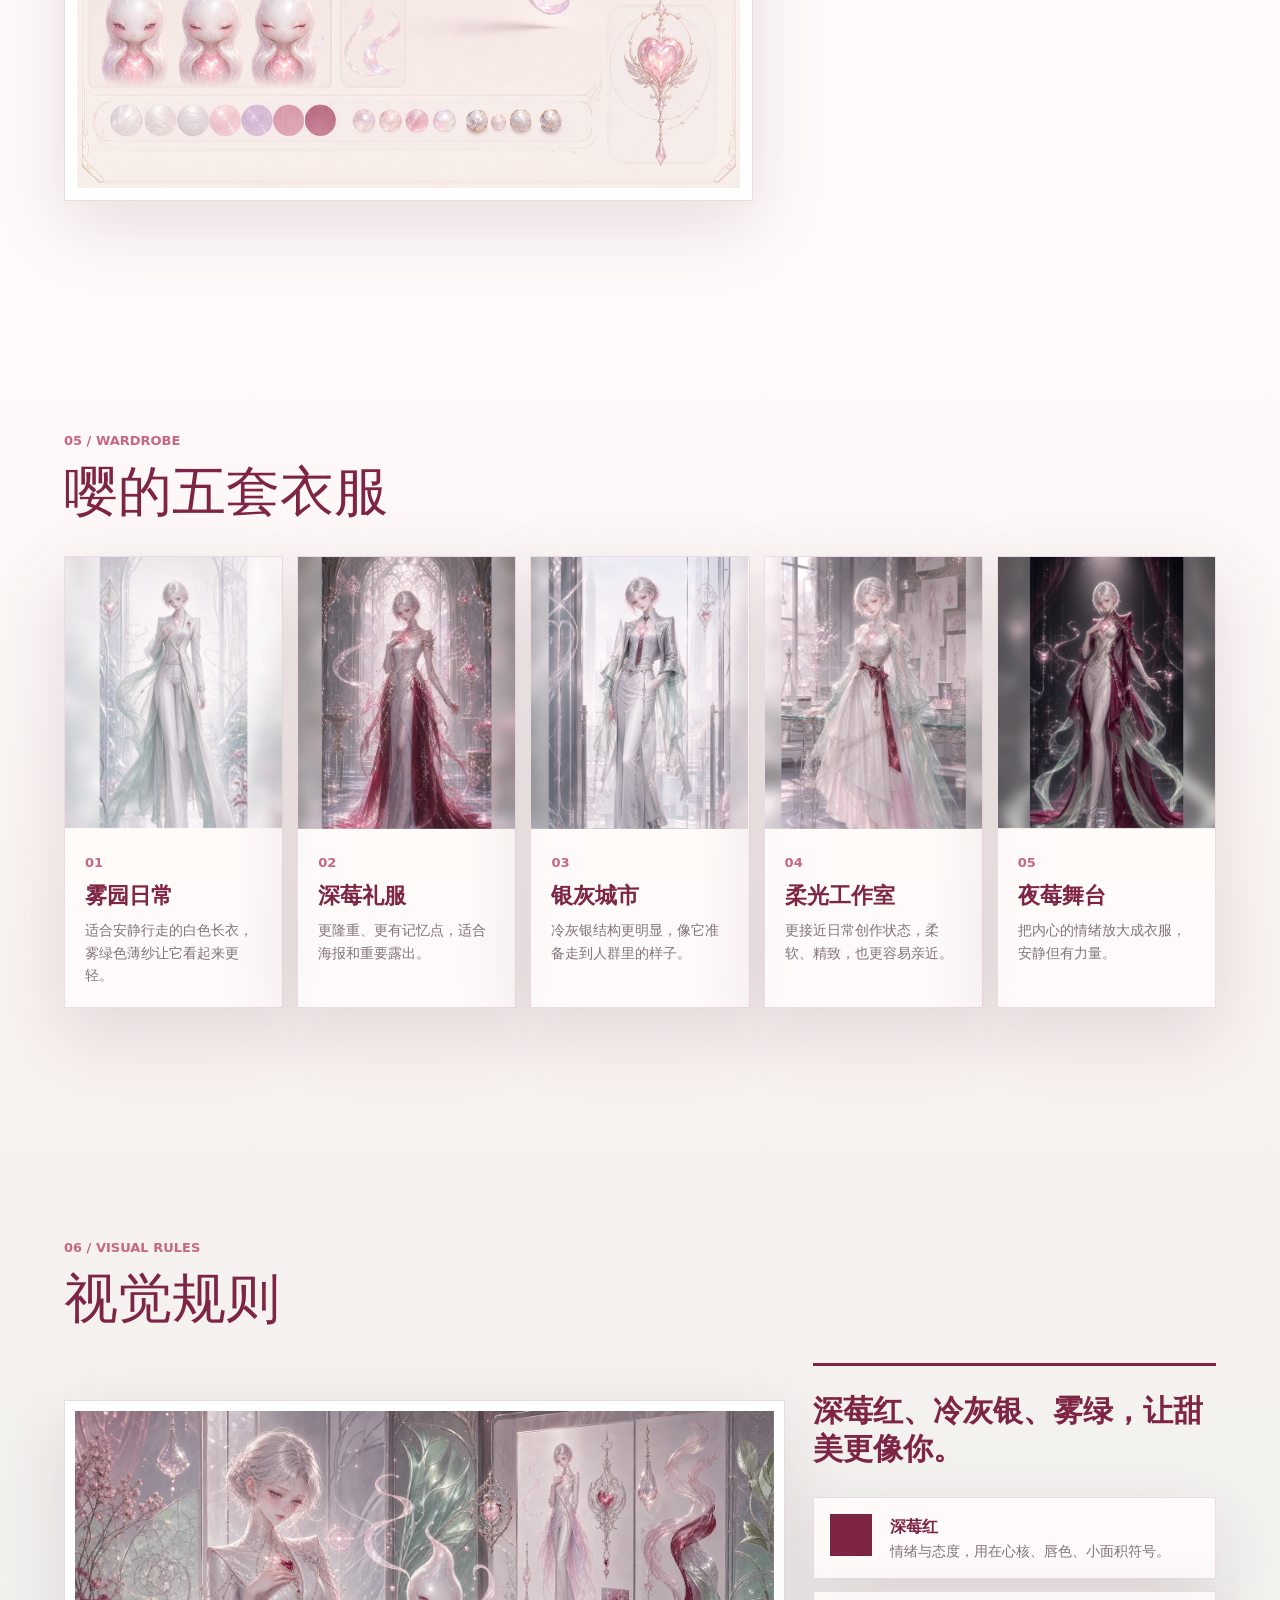
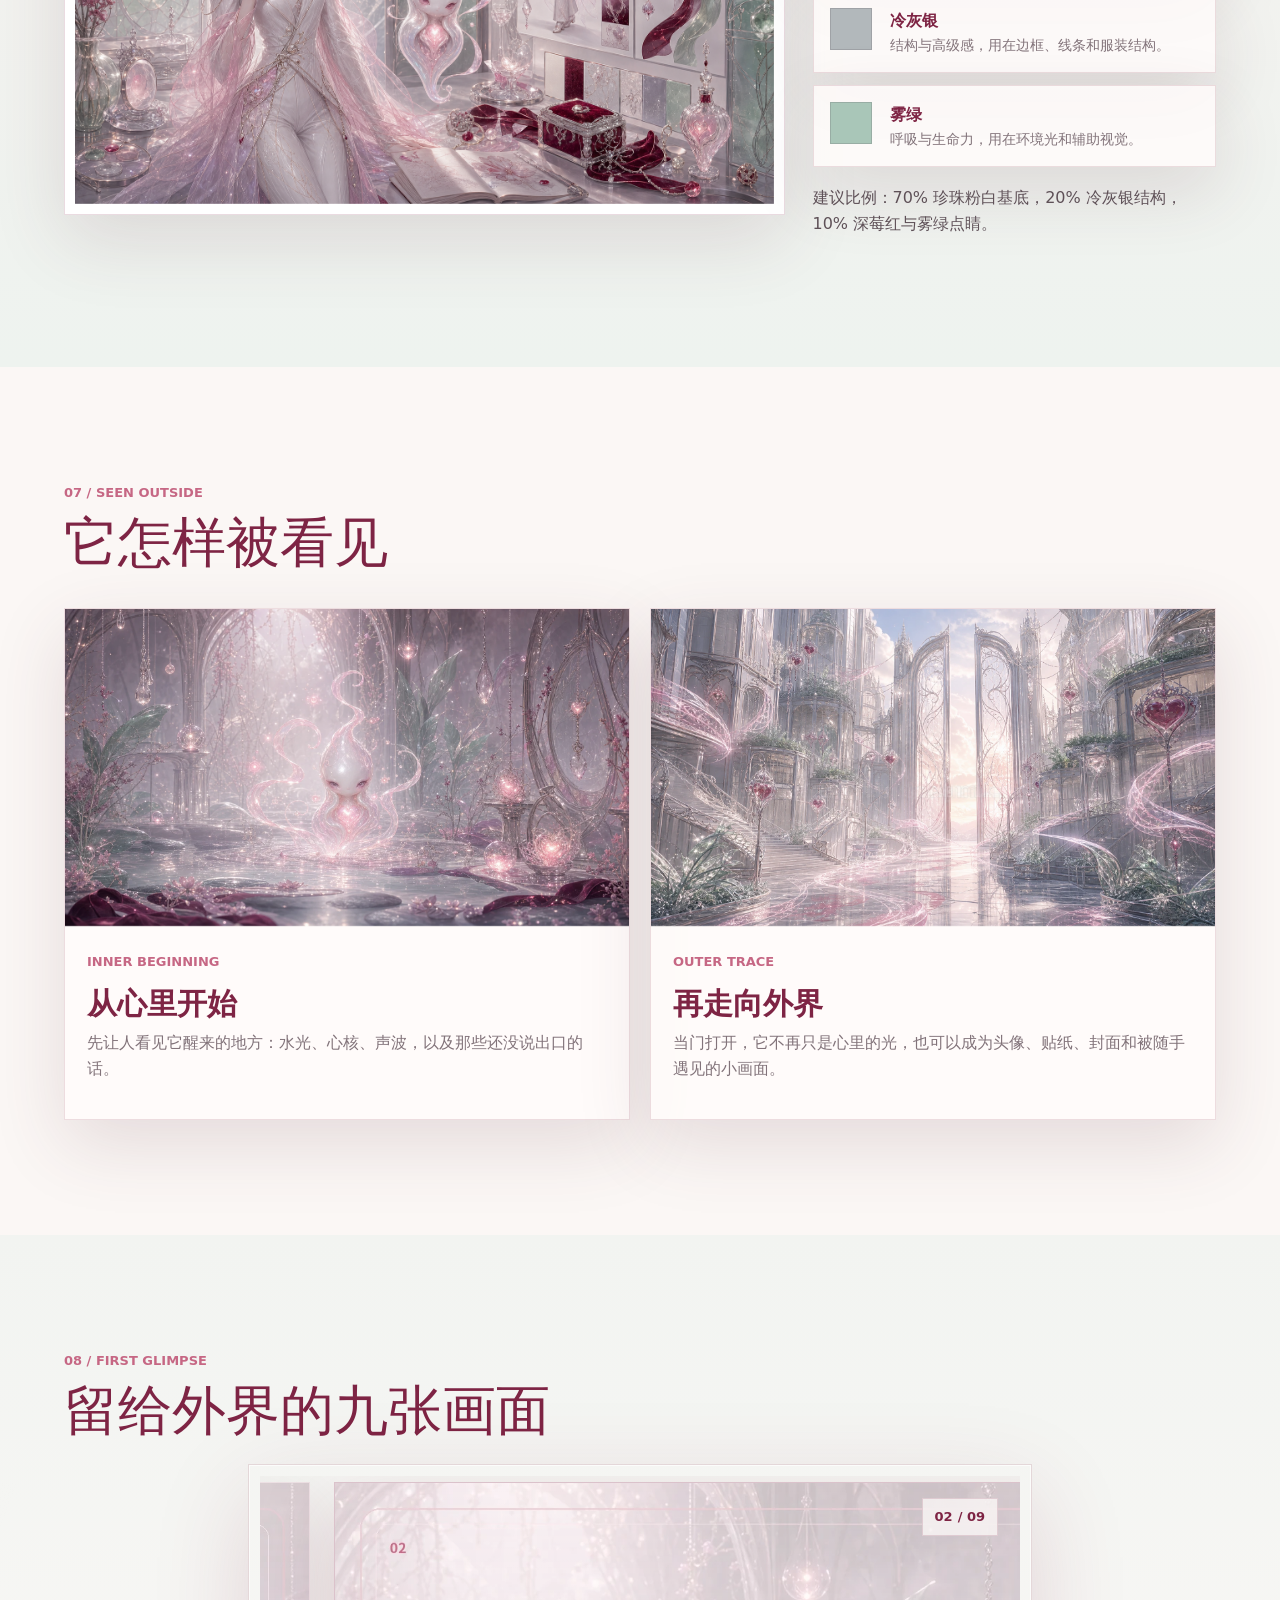
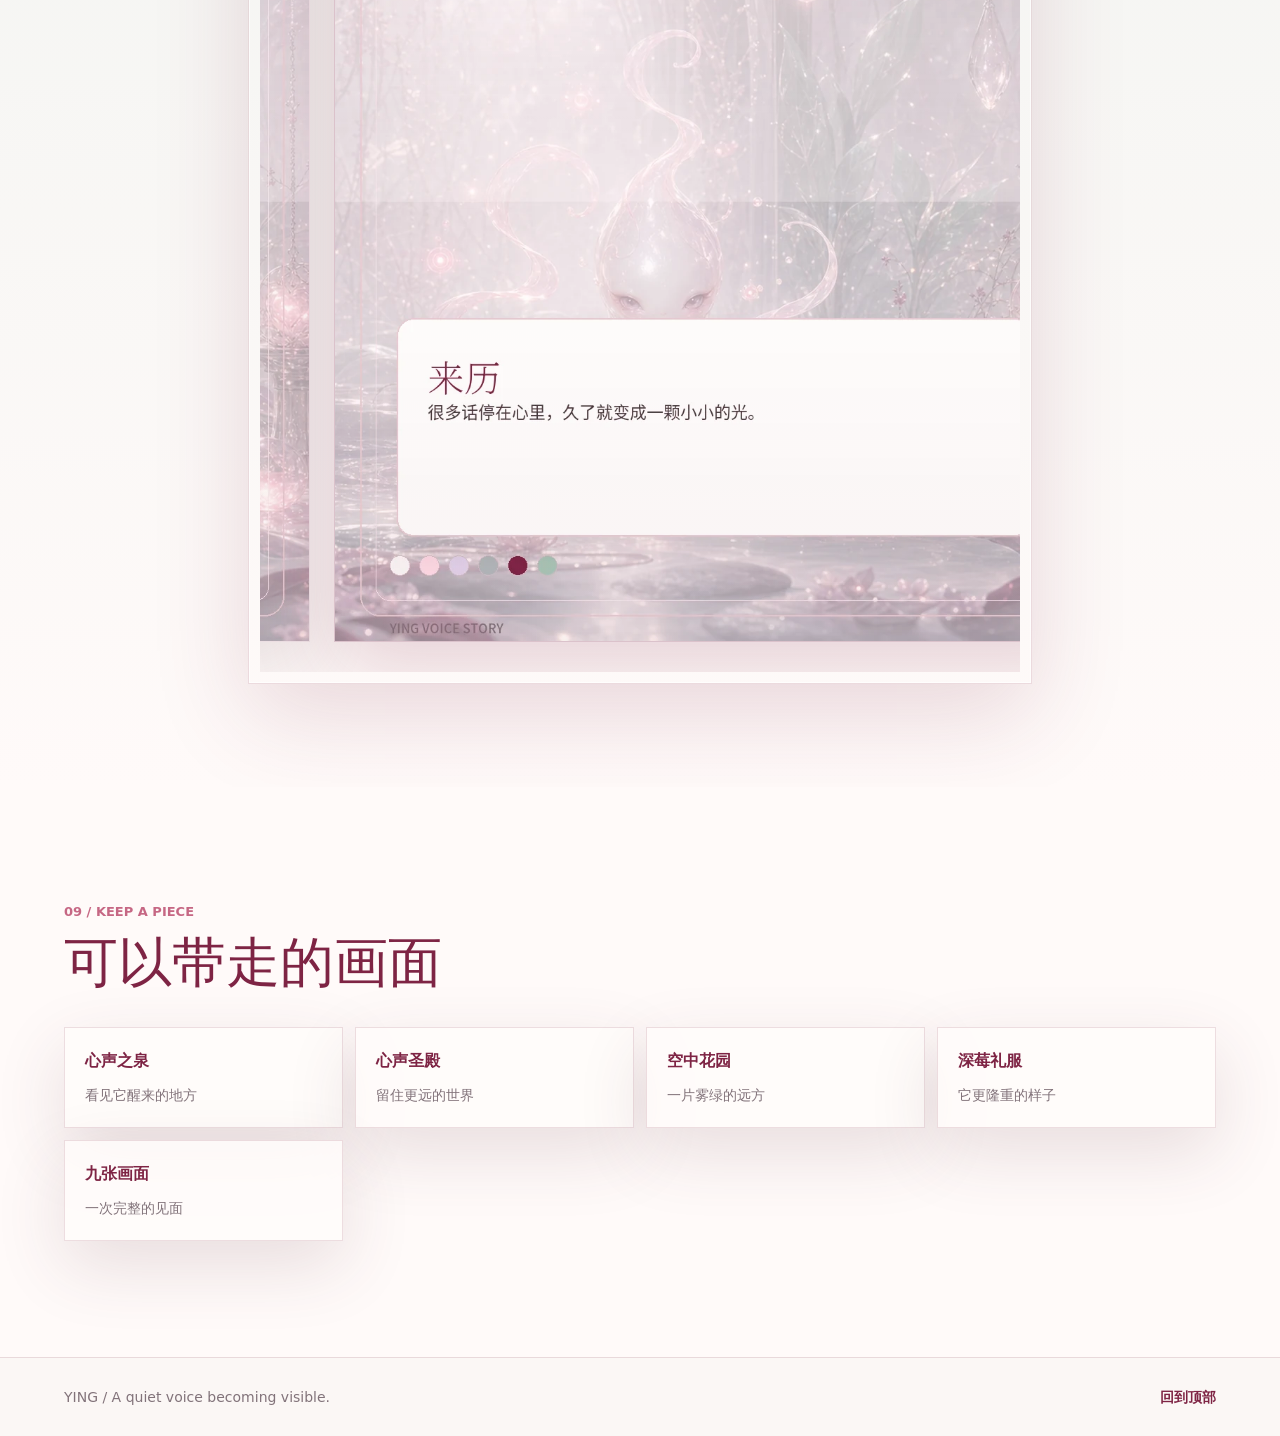
==== commit f8430350: "Adjust outfit image proportions" ====
--- a/index.html
+++ b/index.html
@@ -8,7 +8,7 @@
       name="description"
       content="嘤从没说出口的心声里醒来，带着甜美、精致、怪可爱的气质，慢慢走向外界。"
     />
-    <link rel="stylesheet" href="./styles.css?v=effects-01" />
+    <link rel="stylesheet" href="./styles.css?v=proportion-01" />
   </head>
   <body>
     <header class="site-header" aria-label="页面导航">
@@ -384,6 +384,6 @@
       <a href="#top">回到顶部</a>
     </footer>
 
-    <script src="./scripts.js?v=effects-01"></script>
+    <script src="./scripts.js?v=proportion-01"></script>
   </body>
 </html>
--- a/styles.css
+++ b/styles.css
@@ -564,7 +564,7 @@
 
 .outfit-grid img {
   width: 100%;
-  aspect-ratio: 2 / 3;
+  aspect-ratio: 4 / 5;
   object-fit: cover;
   object-position: center top;
 }
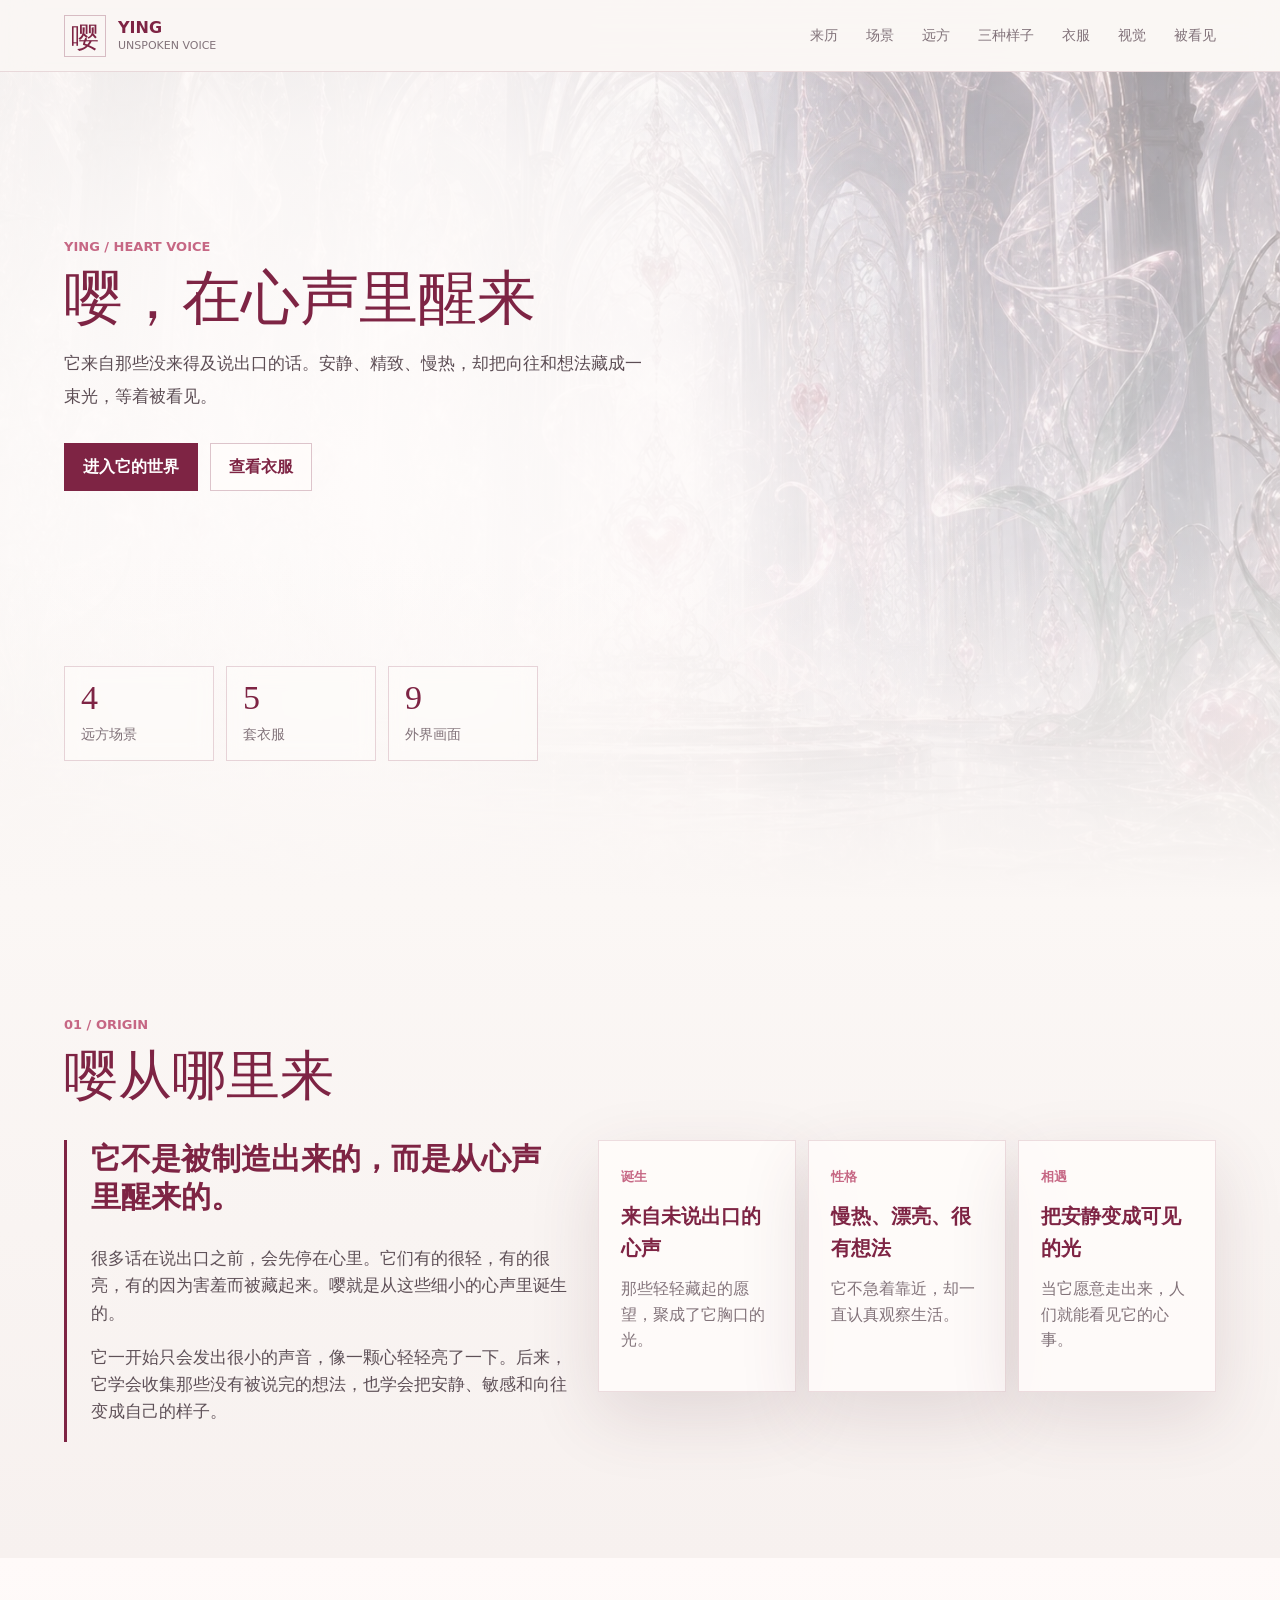
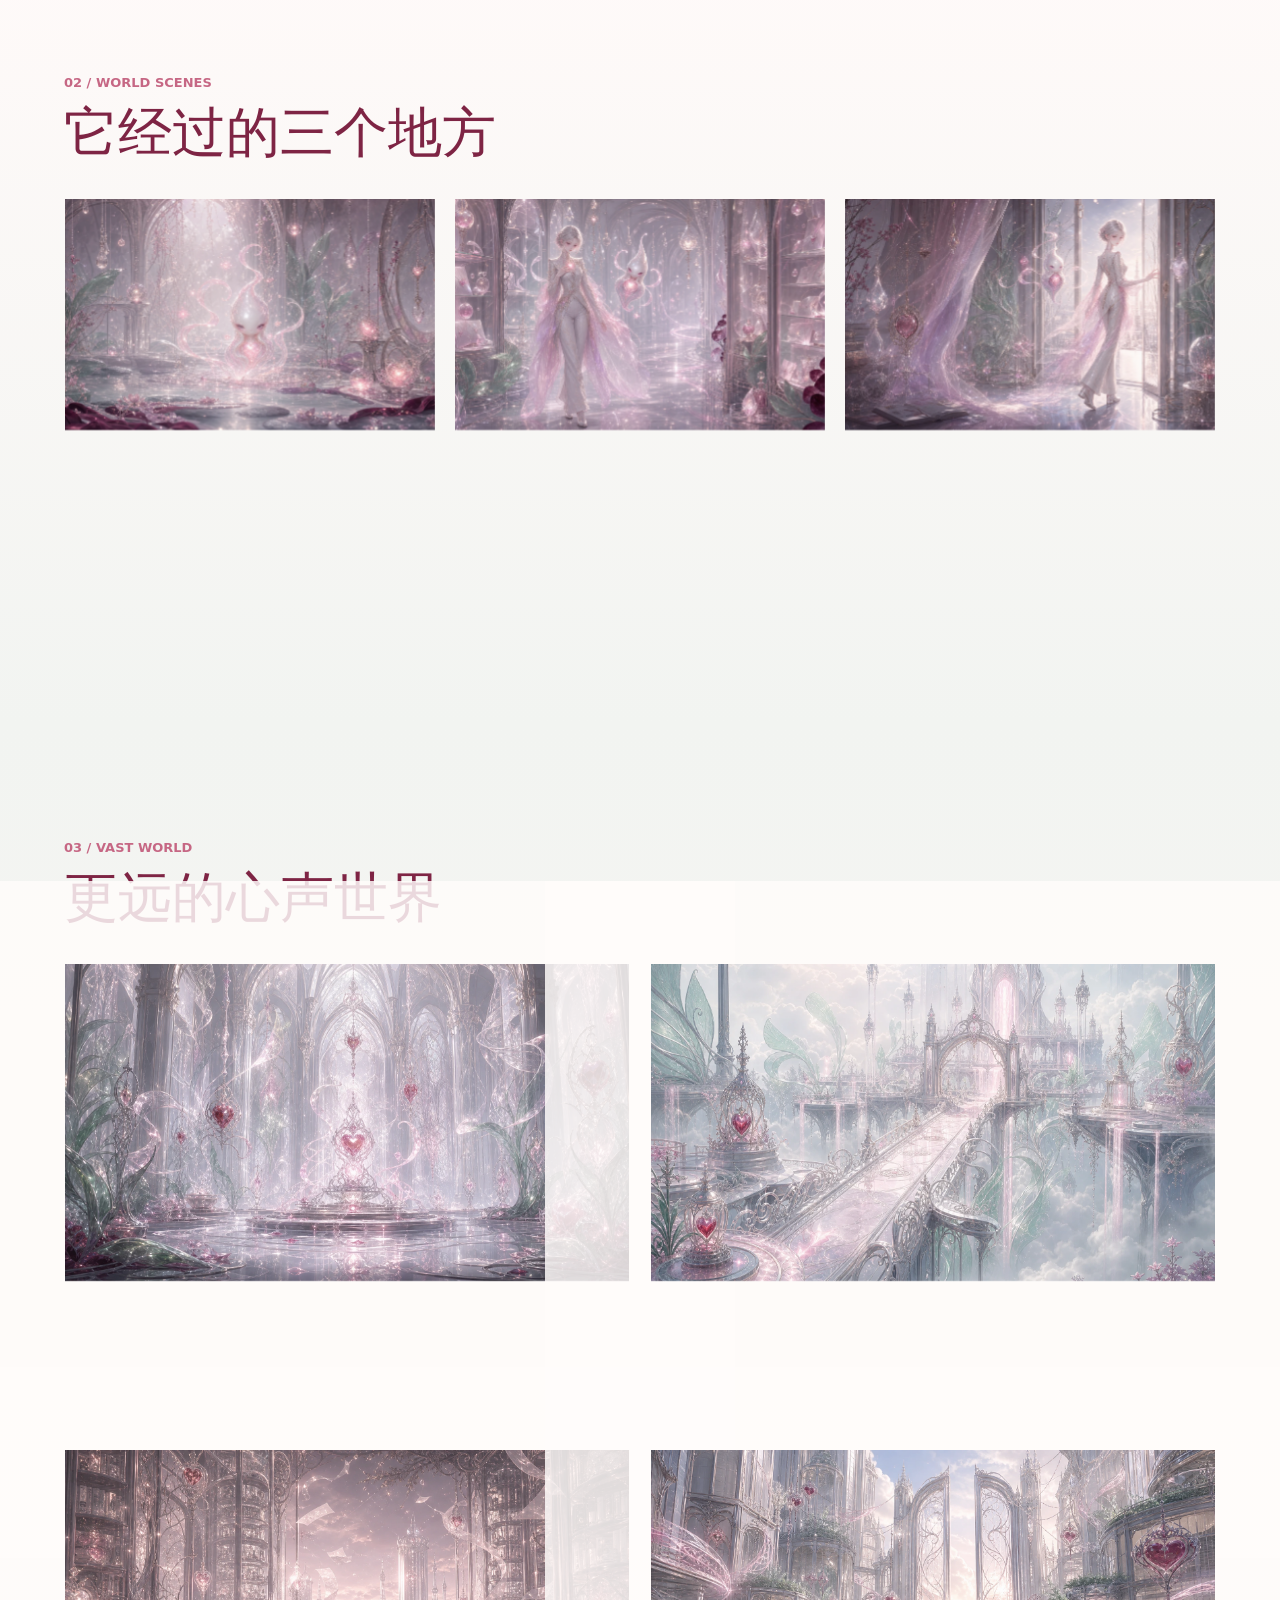
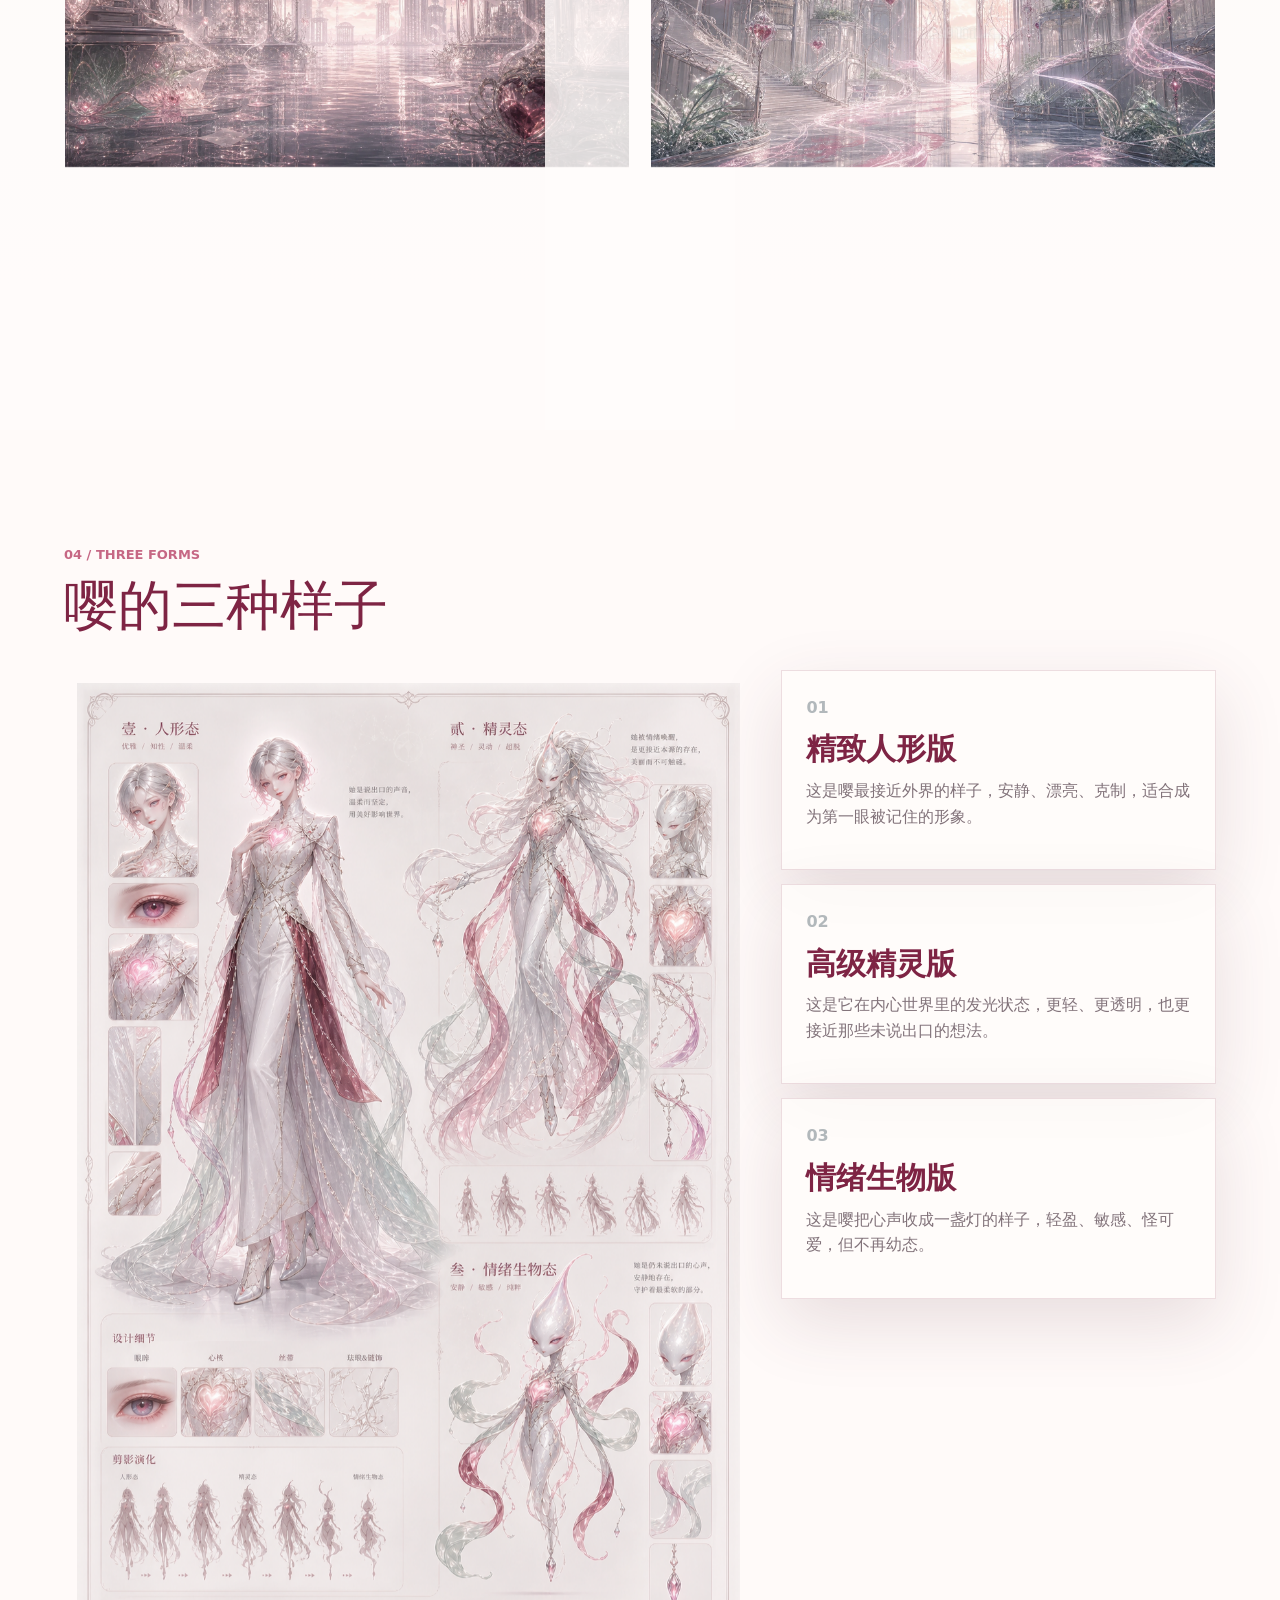
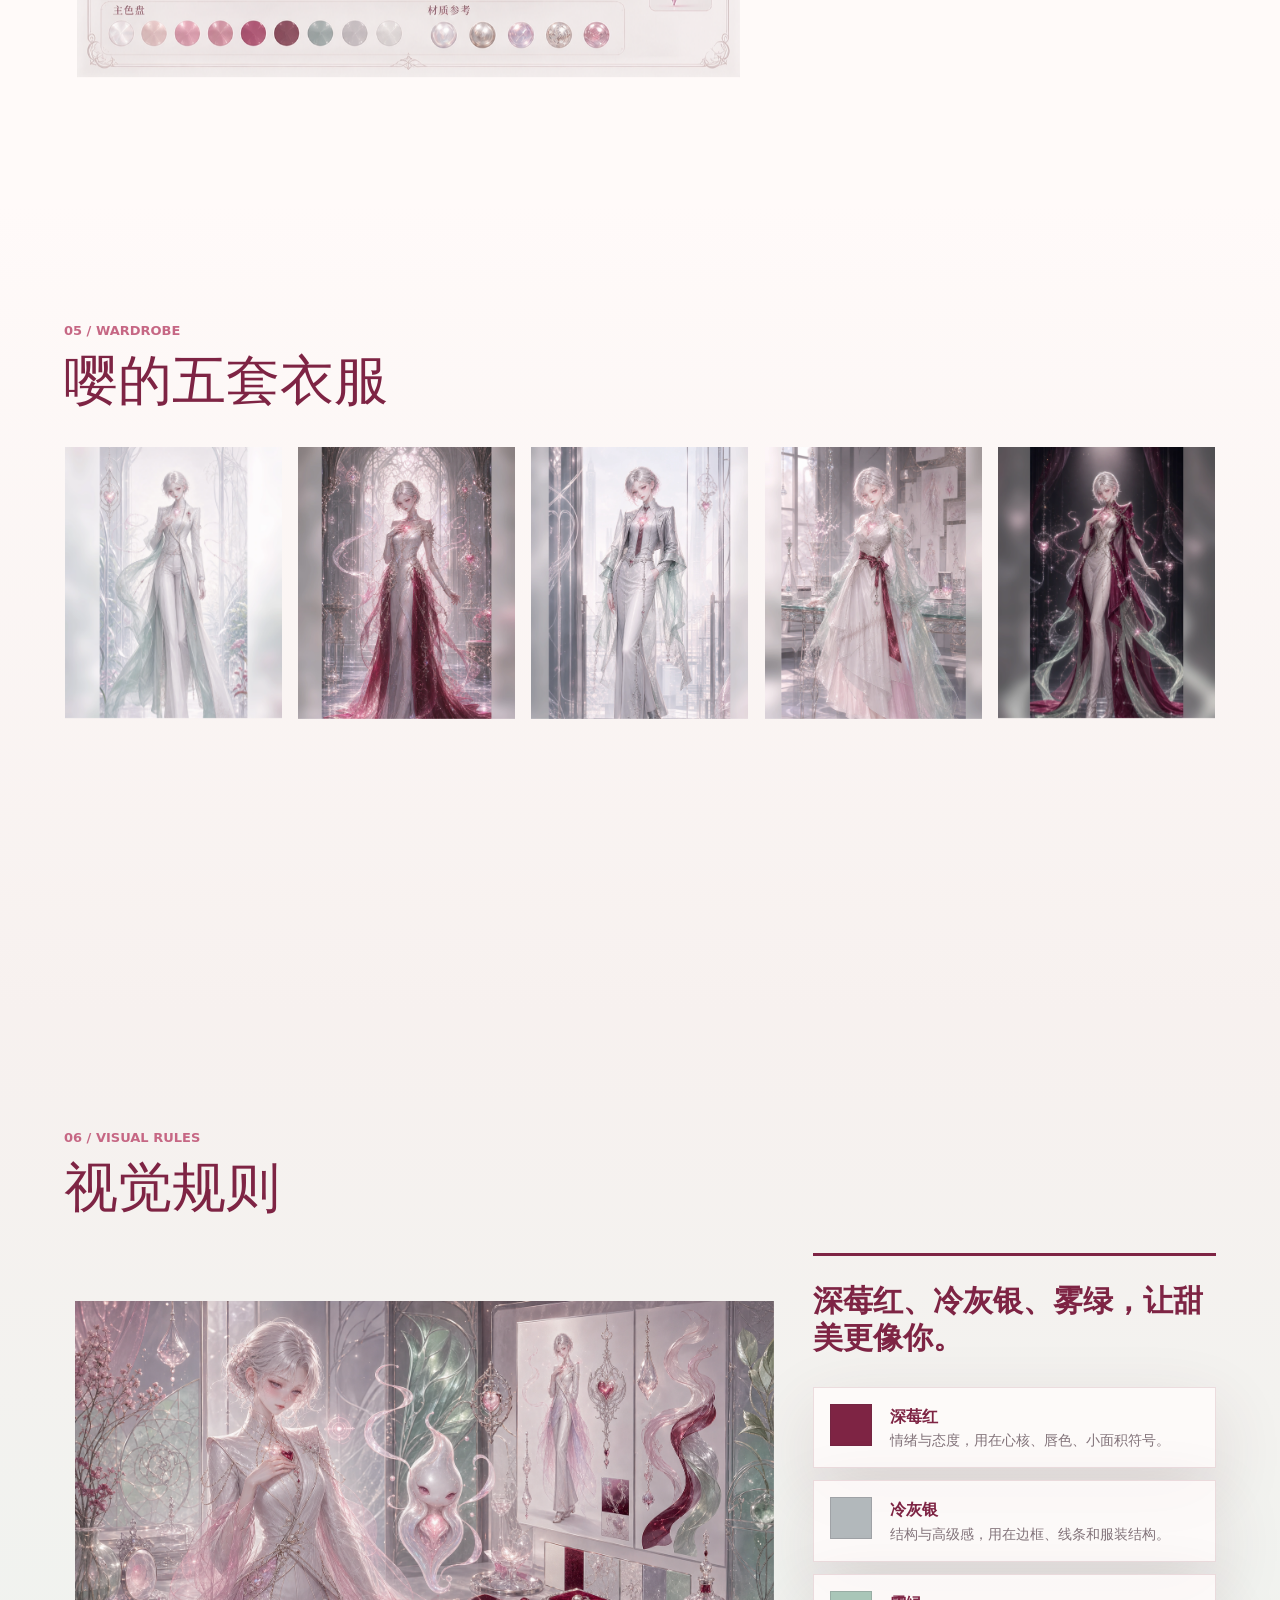
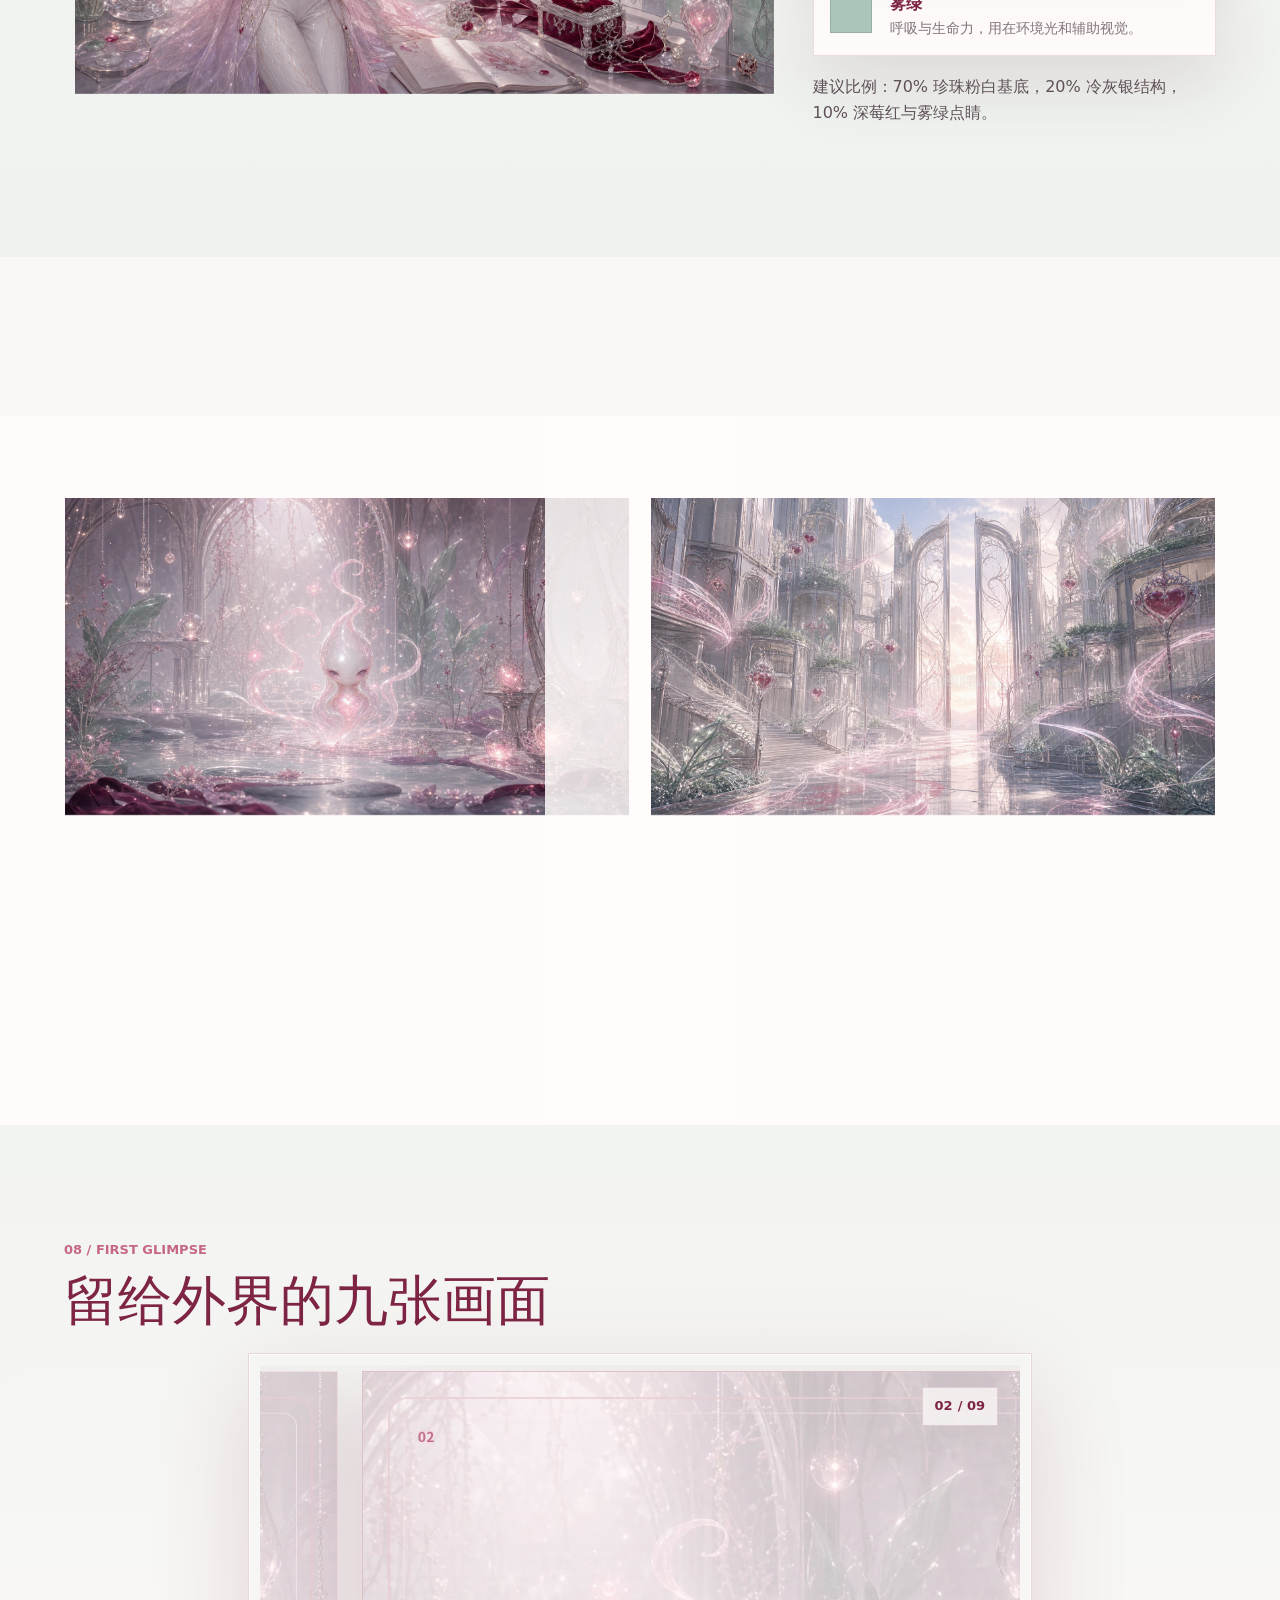
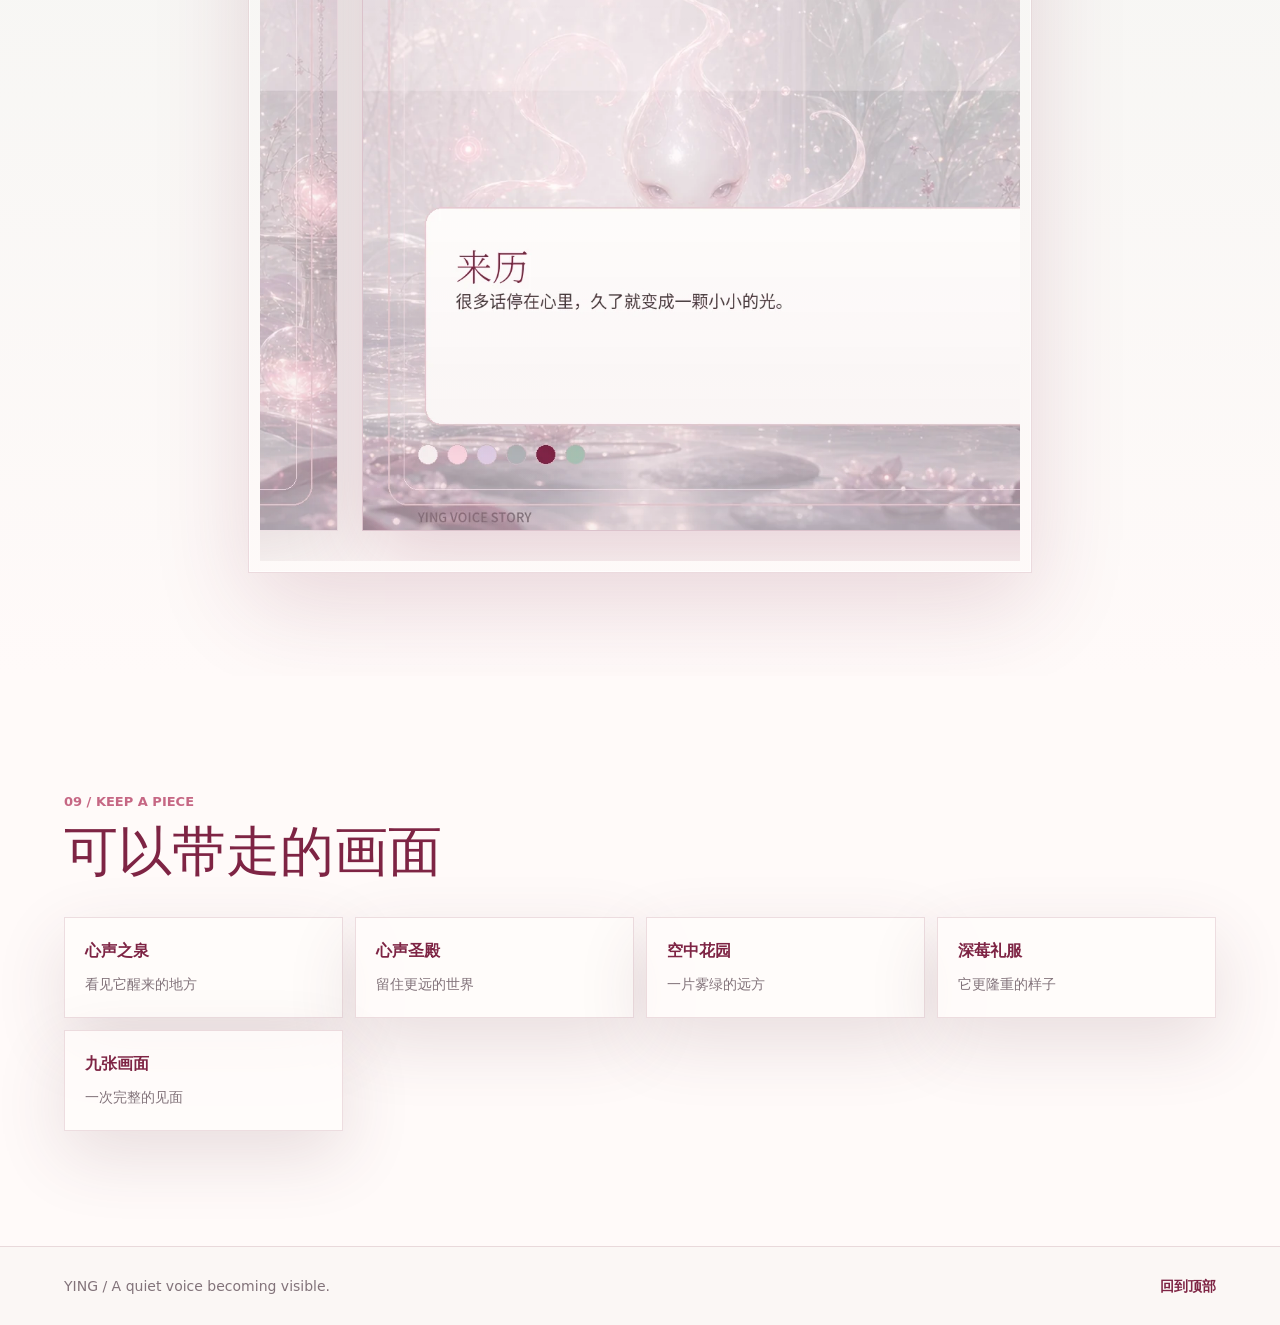
==== commit f158c008: "Revise emotion creature form" ====
--- a/index.html
+++ b/index.html
@@ -8,7 +8,7 @@
       name="description"
       content="嘤从没说出口的心声里醒来，带着甜美、精致、怪可爱的气质，慢慢走向外界。"
     />
-    <link rel="stylesheet" href="./styles.css?v=proportion-01" />
+    <link rel="stylesheet" href="./styles.css?v=forms-v2" />
   </head>
   <body>
     <header class="site-header" aria-label="页面导航">
@@ -178,7 +178,7 @@
         </div>
         <div class="showcase-grid">
           <figure class="showcase-image">
-            <img src="./assets/ying_ip_portfolio_design_board_v1.png" alt="嘤的三种样子设定板" />
+            <img src="./assets/ying_ip_portfolio_design_board_v2.png" alt="嘤的三种样子设定板，包含新版情绪生物形态" />
           </figure>
           <div class="form-list">
             <article>
@@ -194,7 +194,7 @@
             <article>
               <span>03</span>
               <h3>情绪生物版</h3>
-              <p>这是最小的嘤，像一句害羞的声音，适合陪伴、互动，也最容易被带进日常。</p>
+              <p>这是嘤把心声收成一盏灯的样子，轻盈、敏感、怪可爱，但不再幼态。</p>
             </article>
           </div>
         </div>
@@ -384,6 +384,6 @@
       <a href="#top">回到顶部</a>
     </footer>
 
-    <script src="./scripts.js?v=proportion-01"></script>
+    <script src="./scripts.js?v=forms-v2"></script>
   </body>
 </html>
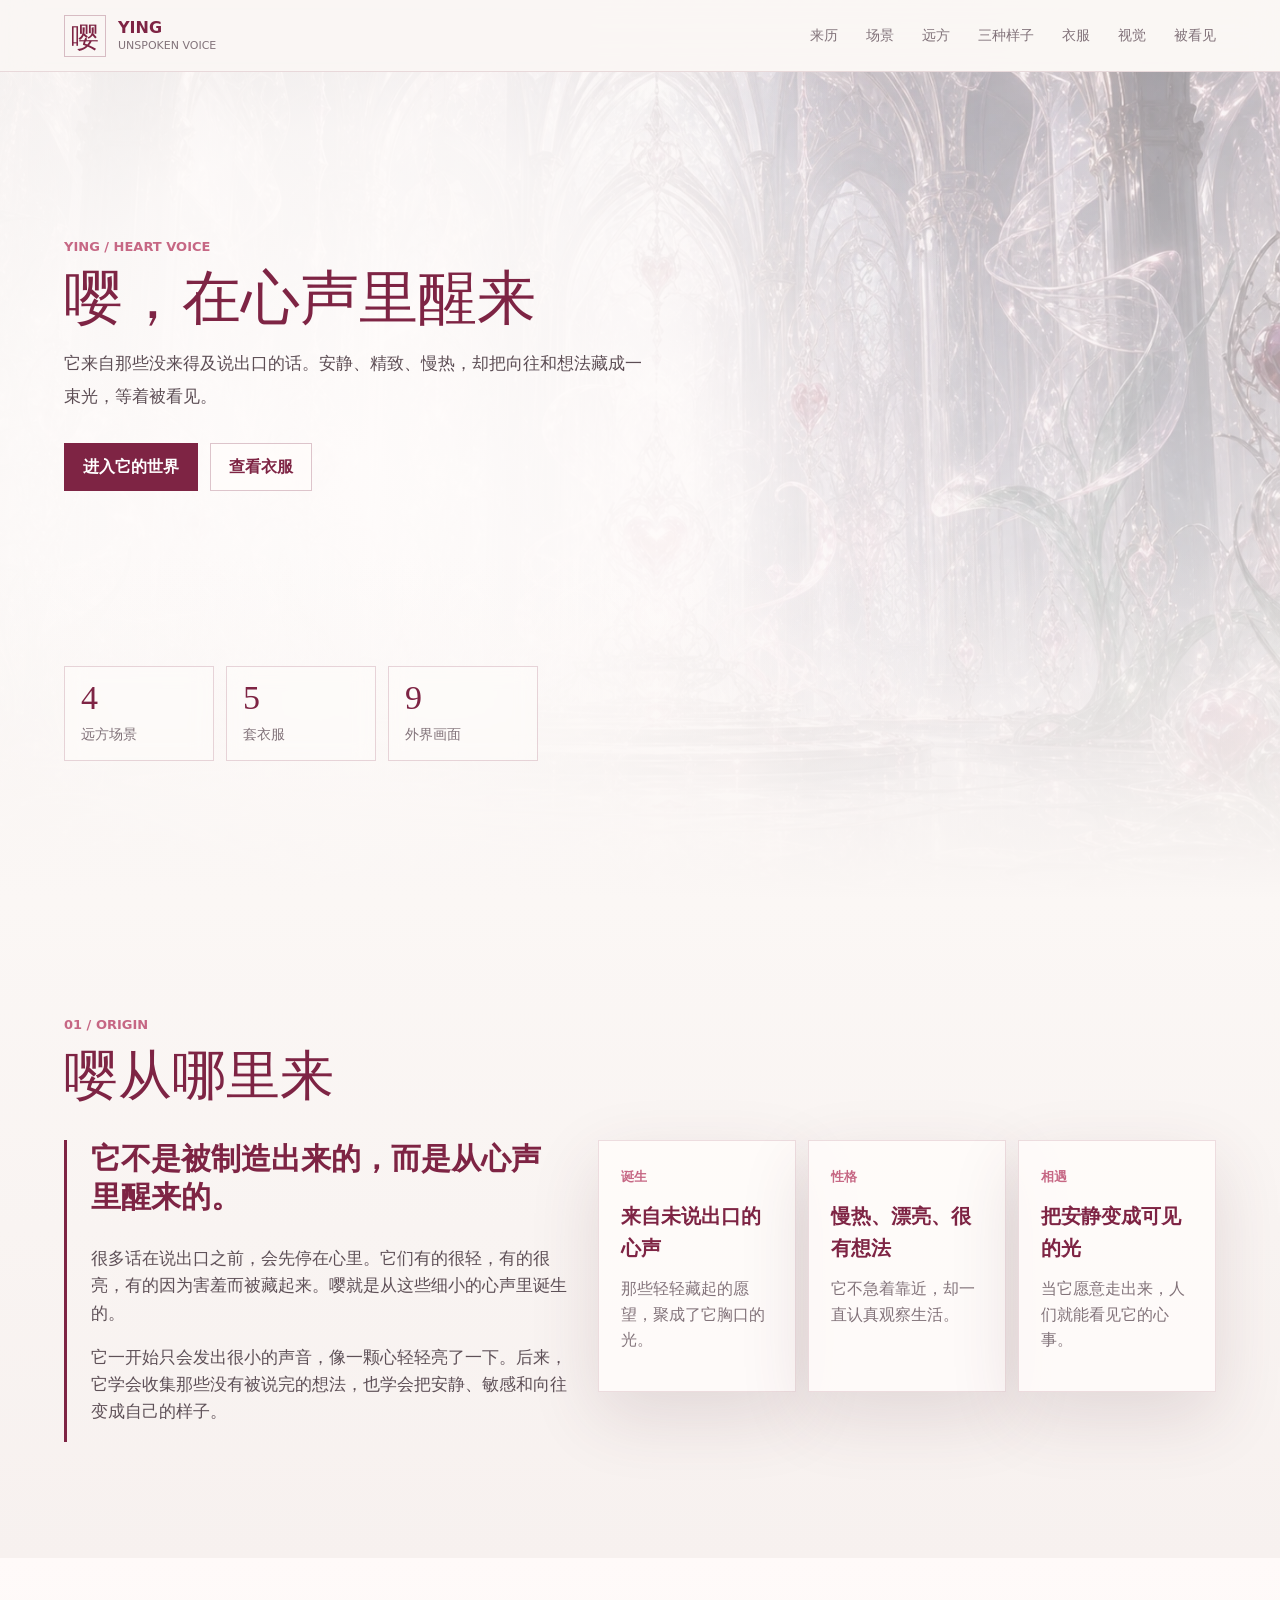
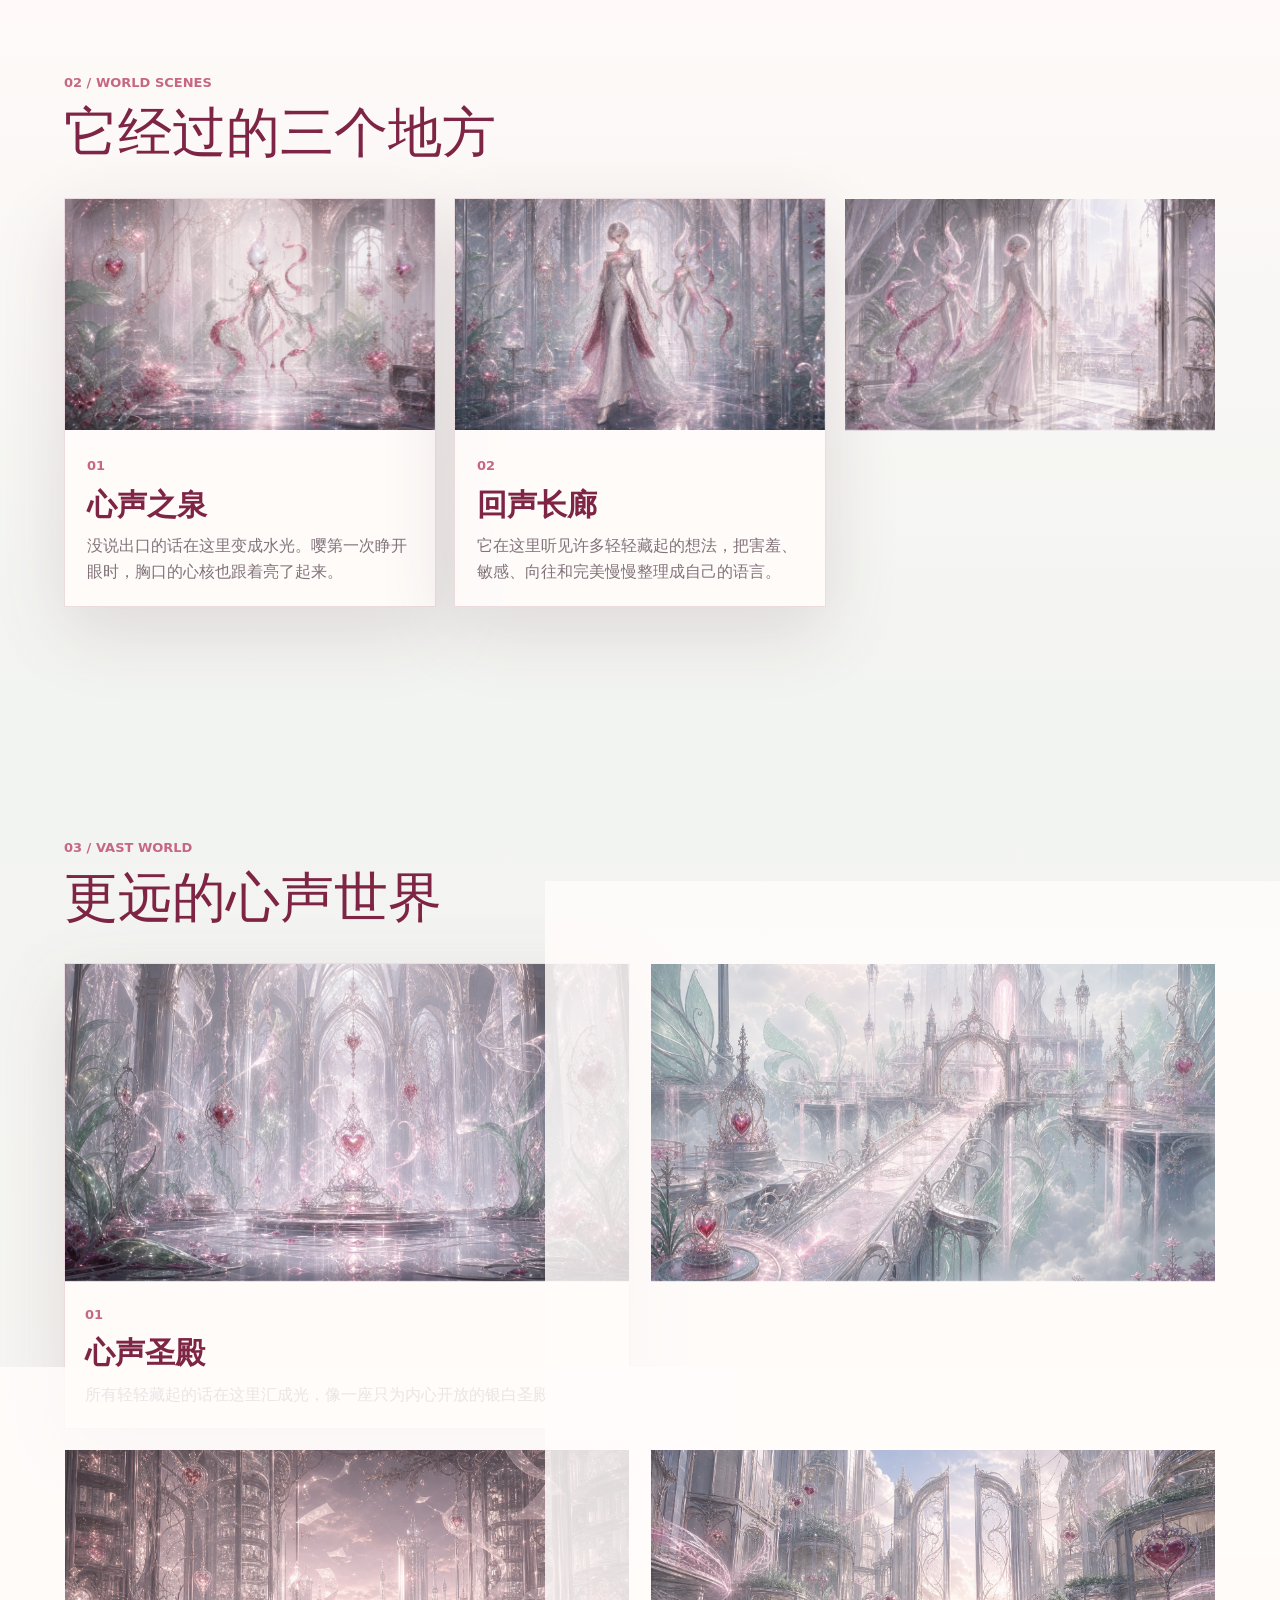
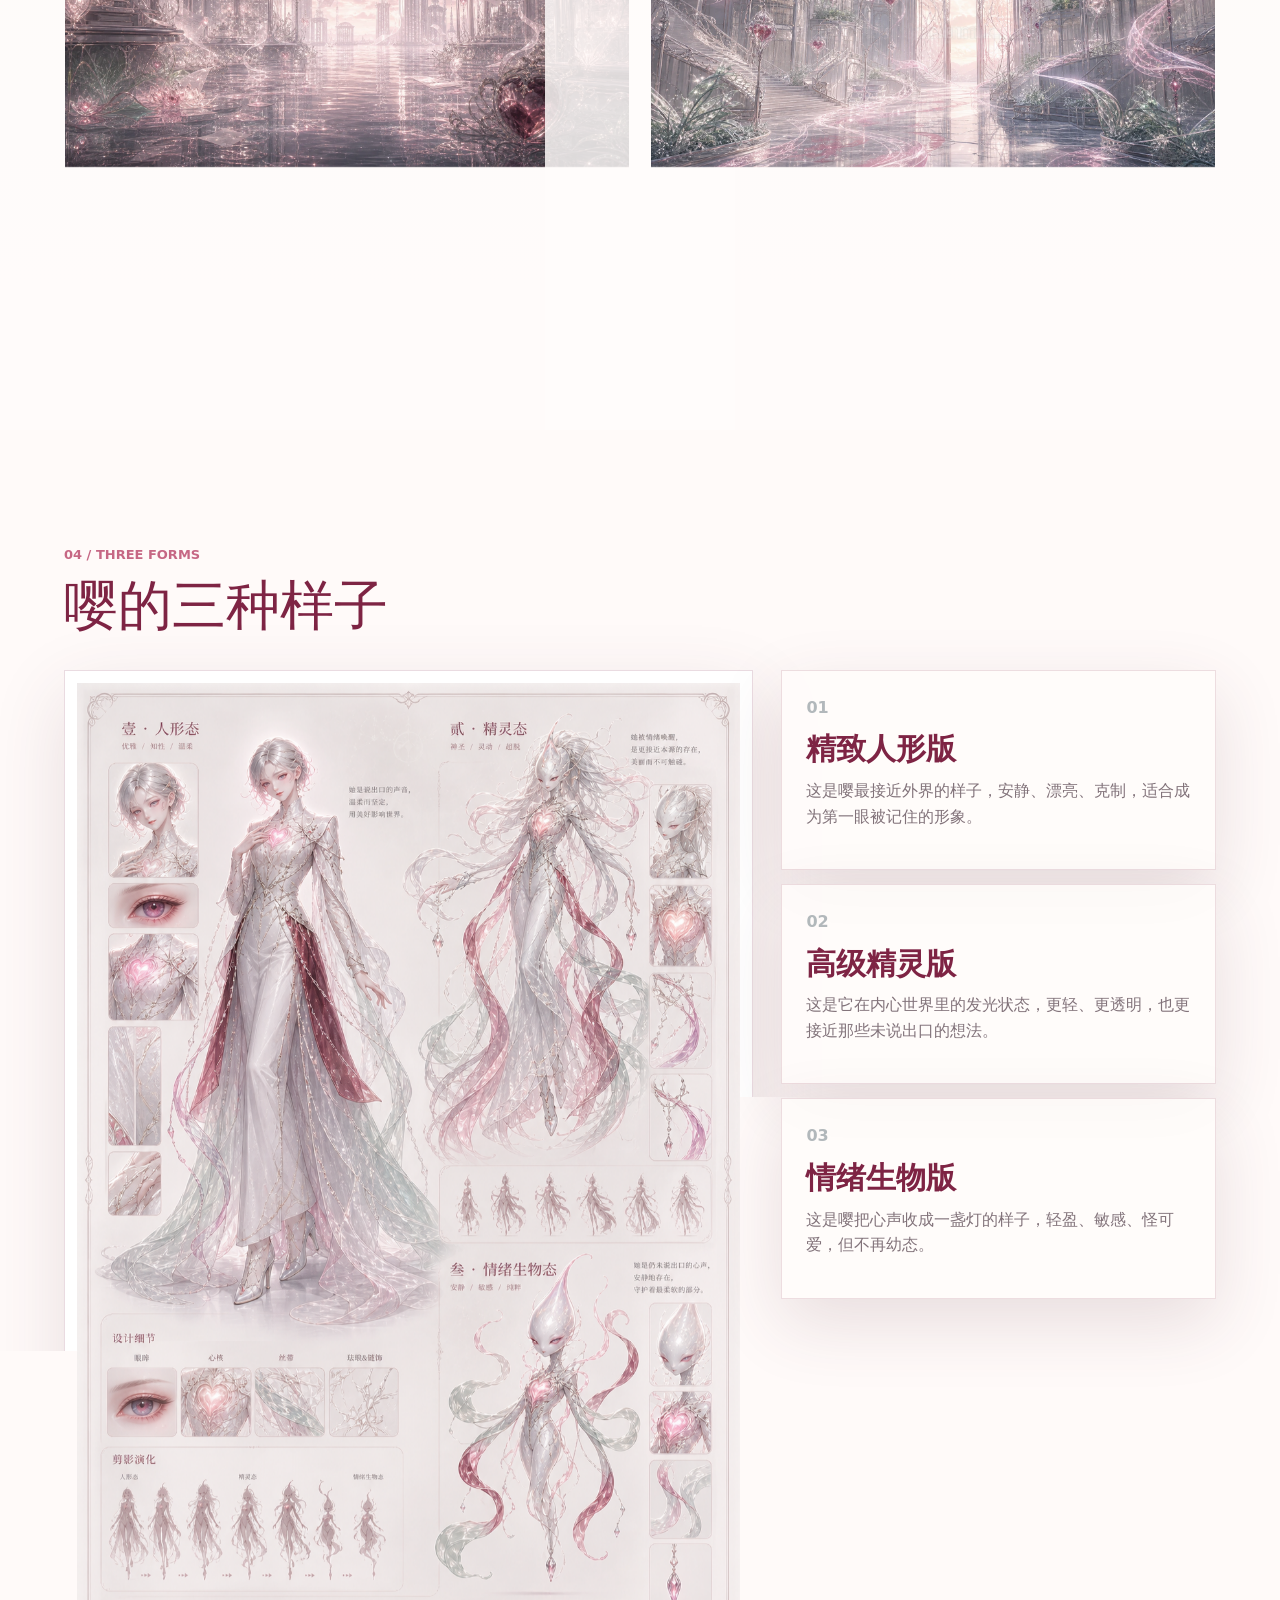
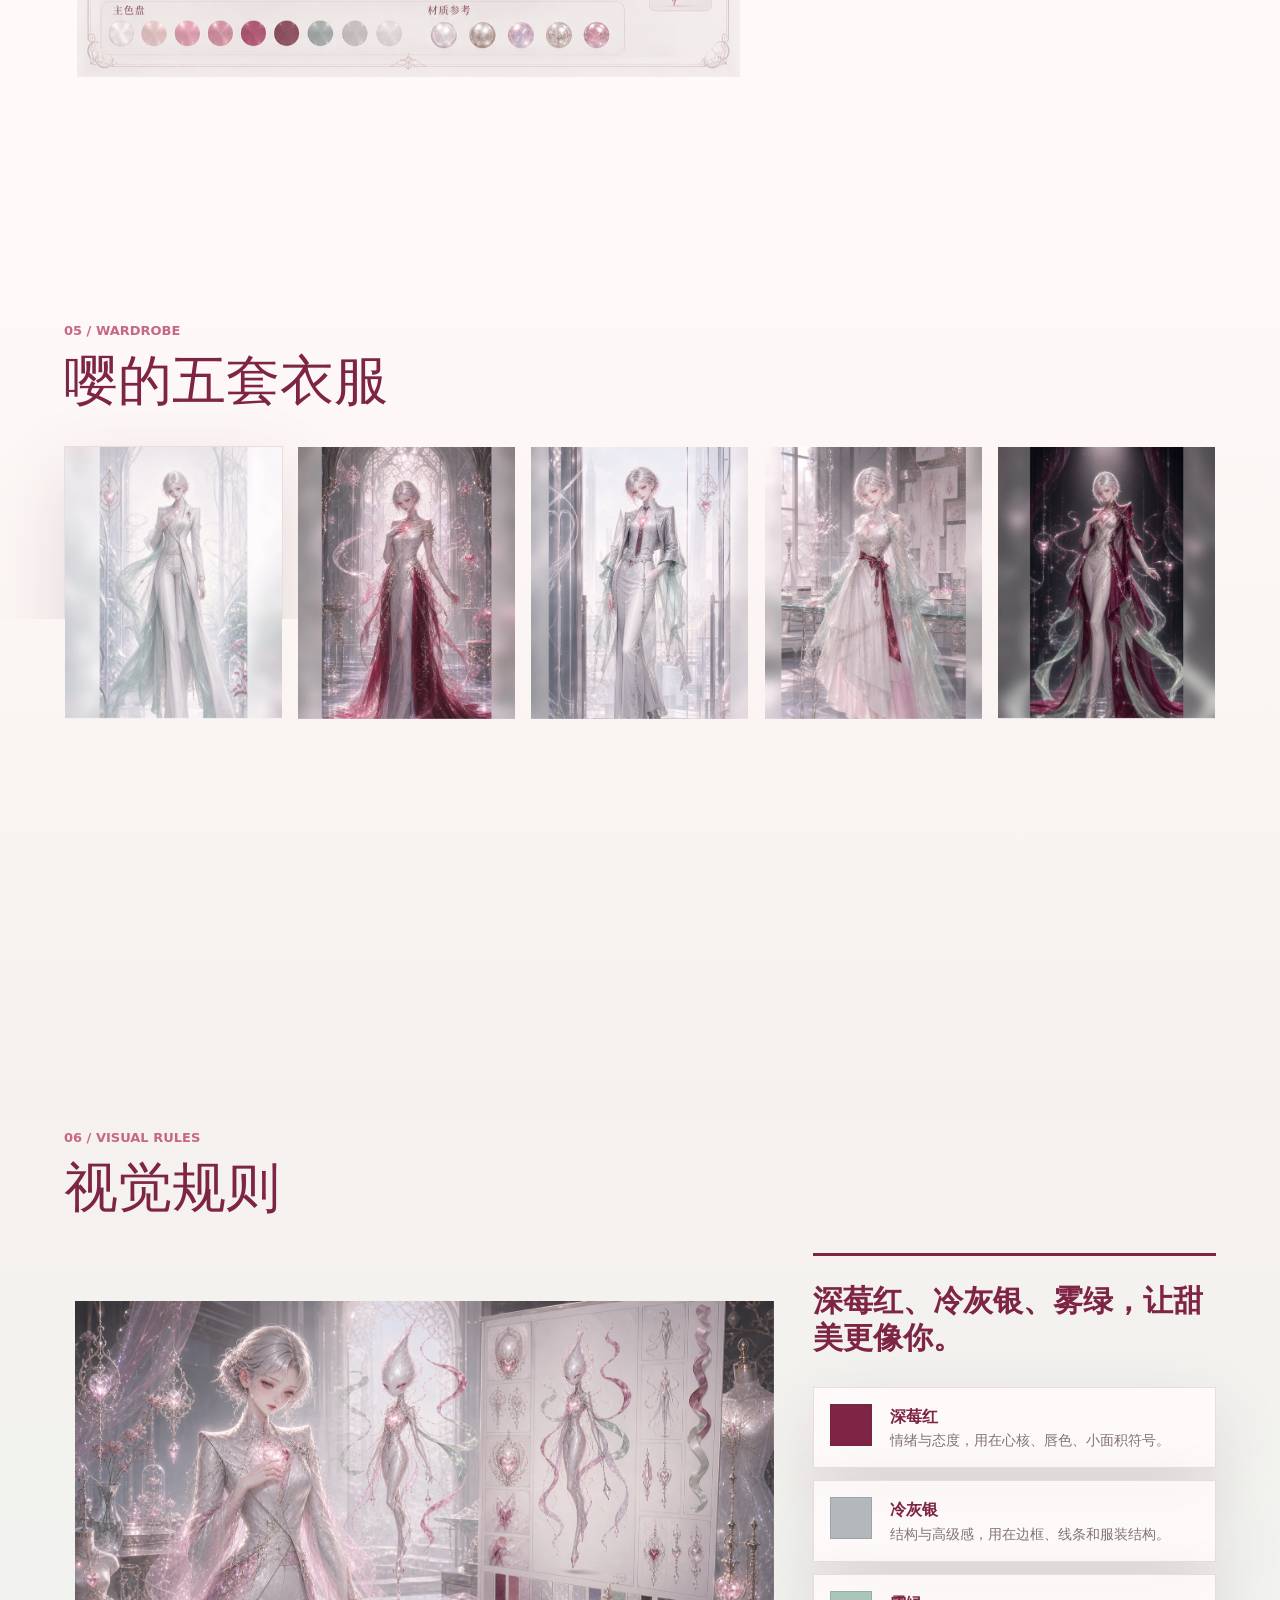
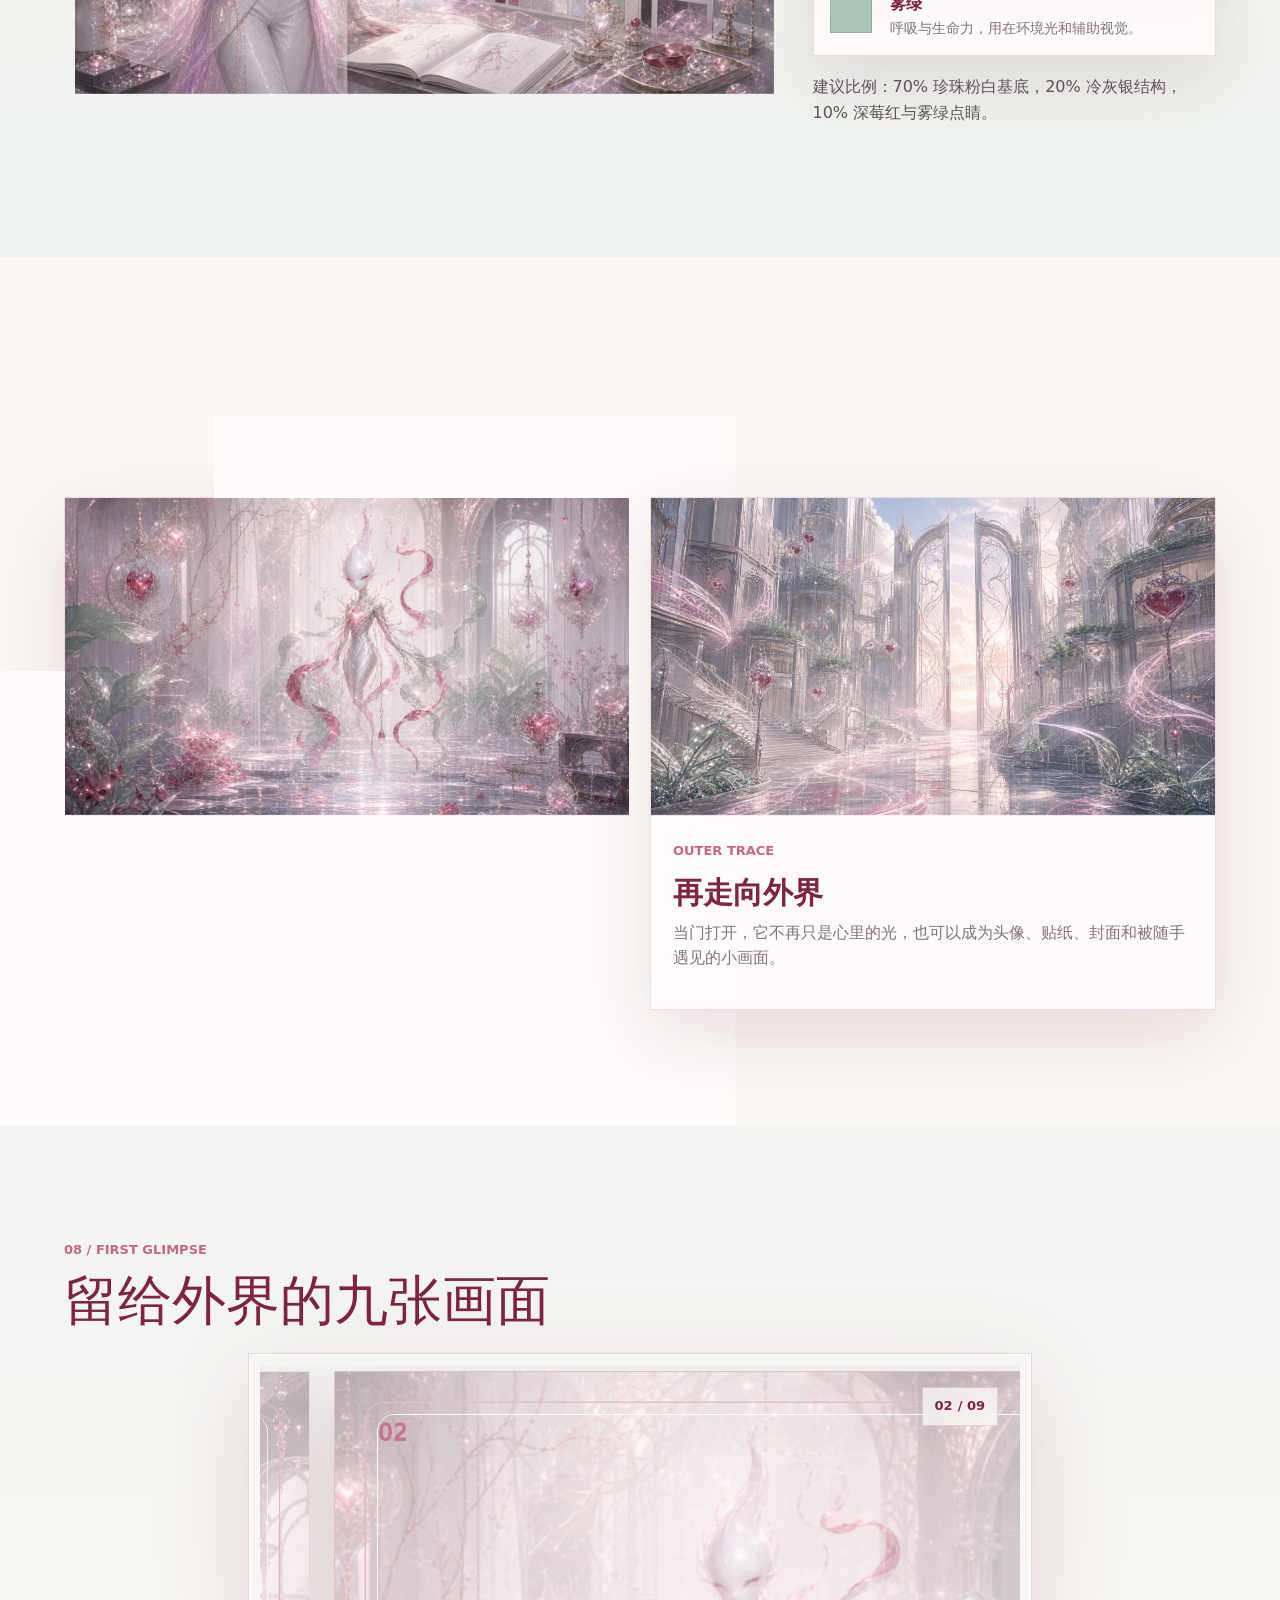
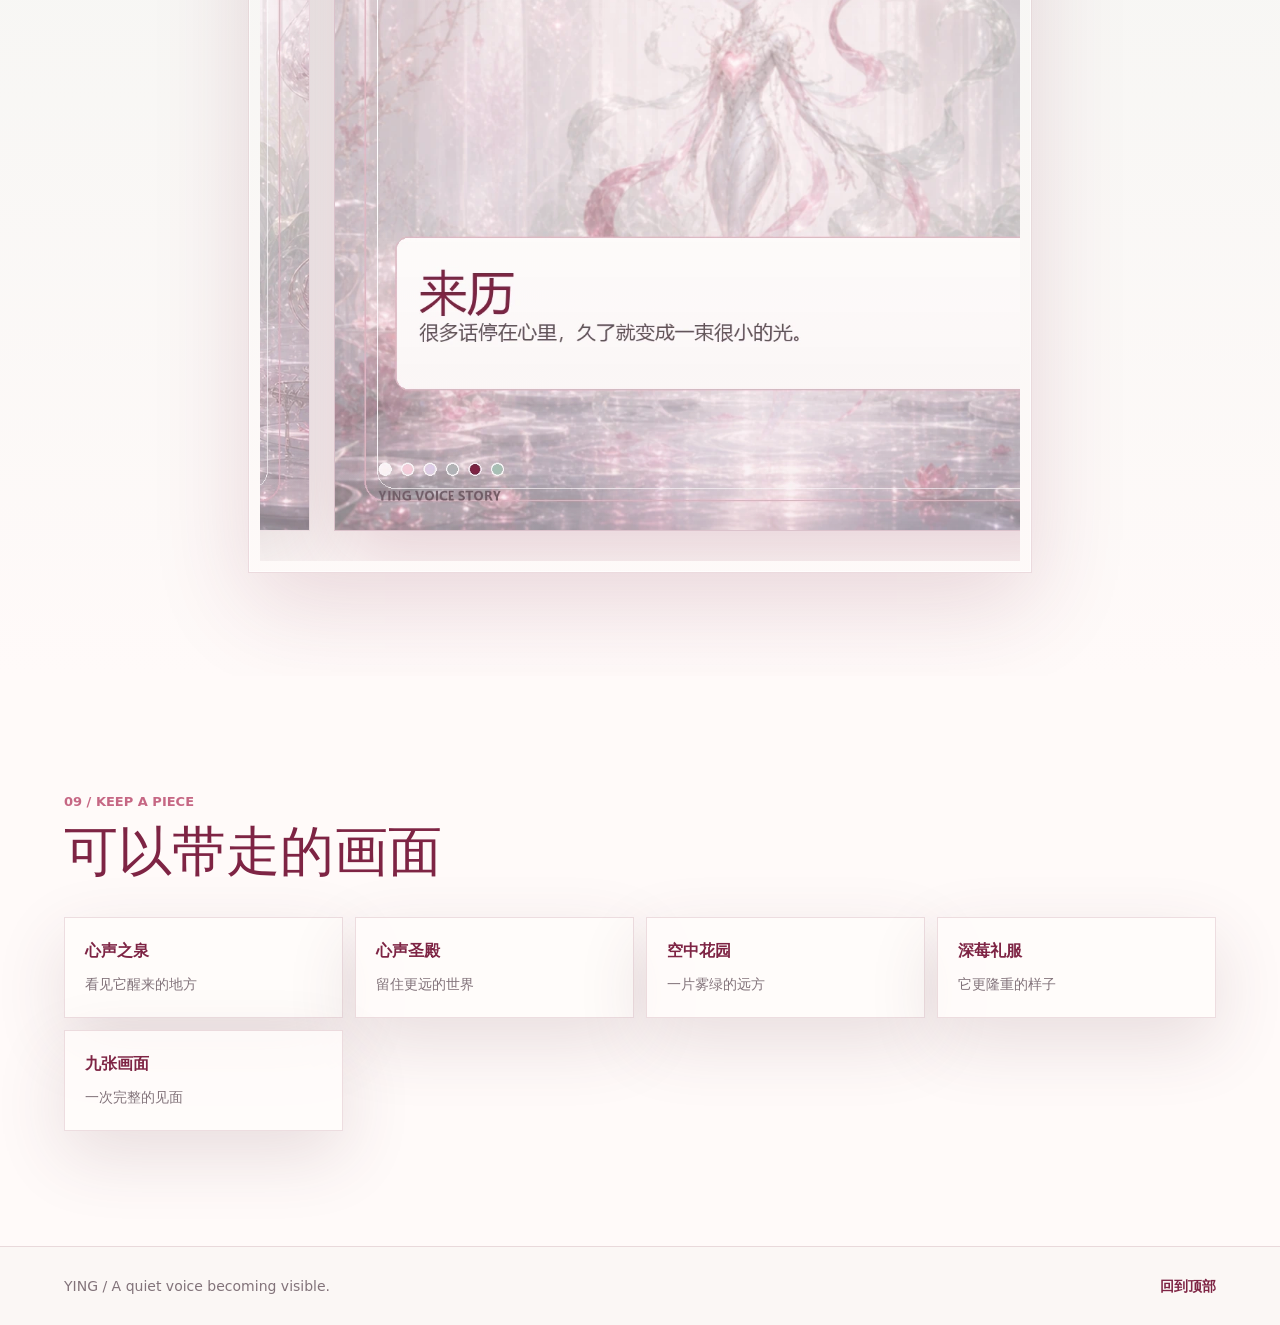
==== commit 682a5ec6: "Update remaining spirit imagery" ====
--- a/index.html
+++ b/index.html
@@ -8,7 +8,7 @@
       name="description"
       content="嘤从没说出口的心声里醒来，带着甜美、精致、怪可爱的气质，慢慢走向外界。"
     />
-    <link rel="stylesheet" href="./styles.css?v=forms-v2" />
+    <link rel="stylesheet" href="./styles.css?v=spirit-v2" />
   </head>
   <body>
     <header class="site-header" aria-label="页面导航">
@@ -104,7 +104,7 @@
         </div>
         <div class="world-grid">
           <article>
-            <img src="./assets/world_scenes/ying_world_origin_v1.webp" alt="嘤在心声之泉中诞生" />
+            <img src="./assets/world_scenes/ying_world_origin_v2.webp" alt="新版心声灯灵在心声之泉中诞生" />
             <div>
               <span>01</span>
               <h3>心声之泉</h3>
@@ -112,7 +112,7 @@
             </div>
           </article>
           <article>
-            <img src="./assets/world_scenes/ying_world_corridor_v1.webp" alt="嘤穿过收藏心声的回廊" />
+            <img src="./assets/world_scenes/ying_world_corridor_v2.webp" alt="新版心声灯灵穿过收藏心声的回廊" />
             <div>
               <span>02</span>
               <h3>回声长廊</h3>
@@ -120,7 +120,7 @@
             </div>
           </article>
           <article>
-            <img src="./assets/world_scenes/ying_world_threshold_v1.webp" alt="嘤站在通往外界的门边" />
+            <img src="./assets/world_scenes/ying_world_threshold_v2.webp" alt="新版心声灯灵站在通往外界的门边" />
             <div>
               <span>03</span>
               <h3>向外的门</h3>
@@ -256,7 +256,7 @@
         </div>
         <div class="visual-layout">
           <figure>
-            <img src="./assets/ying_ip_visual_system_raw_v1.png" alt="嘤的视觉氛围图" />
+            <img src="./assets/ying_ip_visual_system_raw_v2.png" alt="嘤的新版视觉氛围图" />
           </figure>
           <div class="palette-panel">
             <h3>深莓红、冷灰银、雾绿，让甜美更像你。</h3>
@@ -289,7 +289,7 @@
         </div>
         <div class="web-image-grid">
           <article>
-            <img src="./assets/world_scenes/ying_world_origin_v1.webp" alt="嘤在心声之泉中醒来" />
+            <img src="./assets/world_scenes/ying_world_origin_v2.webp" alt="新版心声灯灵在心声之泉中醒来" />
             <div>
               <span>INNER BEGINNING</span>
               <h3>从心里开始</h3>
@@ -315,31 +315,31 @@
         <div class="post-slider">
           <div class="post-grid slider-track" aria-label="九张外界画面" tabindex="0">
             <article class="post-card social-card-img">
-              <img src="./assets/social_cards/ying_ip_social_01.webp" alt="嘤留给外界的画面 01" />
-            </article>
-            <article class="post-card social-card-img">
-              <img src="./assets/social_cards/ying_ip_social_02.webp" alt="嘤留给外界的画面 02" />
-            </article>
-            <article class="post-card social-card-img">
-              <img src="./assets/social_cards/ying_ip_social_03.webp" alt="嘤留给外界的画面 03" />
-            </article>
-            <article class="post-card social-card-img">
-              <img src="./assets/social_cards/ying_ip_social_04.webp" alt="嘤留给外界的画面 04" />
-            </article>
-            <article class="post-card social-card-img">
-              <img src="./assets/social_cards/ying_ip_social_05.webp" alt="嘤留给外界的画面 05" />
-            </article>
-            <article class="post-card social-card-img">
-              <img src="./assets/social_cards/ying_ip_social_06.webp" alt="嘤留给外界的画面 06" />
-            </article>
-            <article class="post-card social-card-img">
-              <img src="./assets/social_cards/ying_ip_social_07.webp" alt="嘤留给外界的画面 07" />
-            </article>
-            <article class="post-card social-card-img">
-              <img src="./assets/social_cards/ying_ip_social_08.webp" alt="嘤留给外界的画面 08" />
-            </article>
-            <article class="post-card social-card-img">
-              <img src="./assets/social_cards/ying_ip_social_09.webp" alt="嘤留给外界的画面 09" />
+              <img src="./assets/social_cards/ying_ip_social_01_v2.webp" alt="嘤留给外界的画面 01" />
+            </article>
+            <article class="post-card social-card-img">
+              <img src="./assets/social_cards/ying_ip_social_02_v2.webp" alt="嘤留给外界的画面 02" />
+            </article>
+            <article class="post-card social-card-img">
+              <img src="./assets/social_cards/ying_ip_social_03_v2.webp" alt="嘤留给外界的画面 03" />
+            </article>
+            <article class="post-card social-card-img">
+              <img src="./assets/social_cards/ying_ip_social_04_v2.webp" alt="嘤留给外界的画面 04" />
+            </article>
+            <article class="post-card social-card-img">
+              <img src="./assets/social_cards/ying_ip_social_05_v2.webp" alt="嘤留给外界的画面 05" />
+            </article>
+            <article class="post-card social-card-img">
+              <img src="./assets/social_cards/ying_ip_social_06_v2.webp" alt="嘤留给外界的画面 06" />
+            </article>
+            <article class="post-card social-card-img">
+              <img src="./assets/social_cards/ying_ip_social_07_v2.webp" alt="嘤留给外界的画面 07" />
+            </article>
+            <article class="post-card social-card-img">
+              <img src="./assets/social_cards/ying_ip_social_08_v2.webp" alt="嘤留给外界的画面 08" />
+            </article>
+            <article class="post-card social-card-img">
+              <img src="./assets/social_cards/ying_ip_social_09_v2.webp" alt="嘤留给外界的画面 09" />
             </article>
           </div>
           <div class="gallery-counter" aria-hidden="true">
@@ -355,7 +355,7 @@
           <h2>可以带走的画面</h2>
         </div>
         <div class="download-grid">
-          <a href="./assets/world_scenes/ying_world_origin_v1.webp" download>
+          <a href="./assets/world_scenes/ying_world_origin_v2.webp" download>
             <strong>心声之泉</strong>
             <span>看见它醒来的地方</span>
           </a>
@@ -371,7 +371,7 @@
             <strong>深莓礼服</strong>
             <span>它更隆重的样子</span>
           </a>
-          <a href="./assets/social_cards/ying_ip_social_contact_sheet.png" download>
+          <a href="./assets/social_cards/ying_ip_social_contact_sheet_v2.png" download>
             <strong>九张画面</strong>
             <span>一次完整的见面</span>
           </a>
@@ -384,6 +384,6 @@
       <a href="#top">回到顶部</a>
     </footer>
 
-    <script src="./scripts.js?v=forms-v2"></script>
+    <script src="./scripts.js?v=spirit-v2"></script>
   </body>
 </html>
